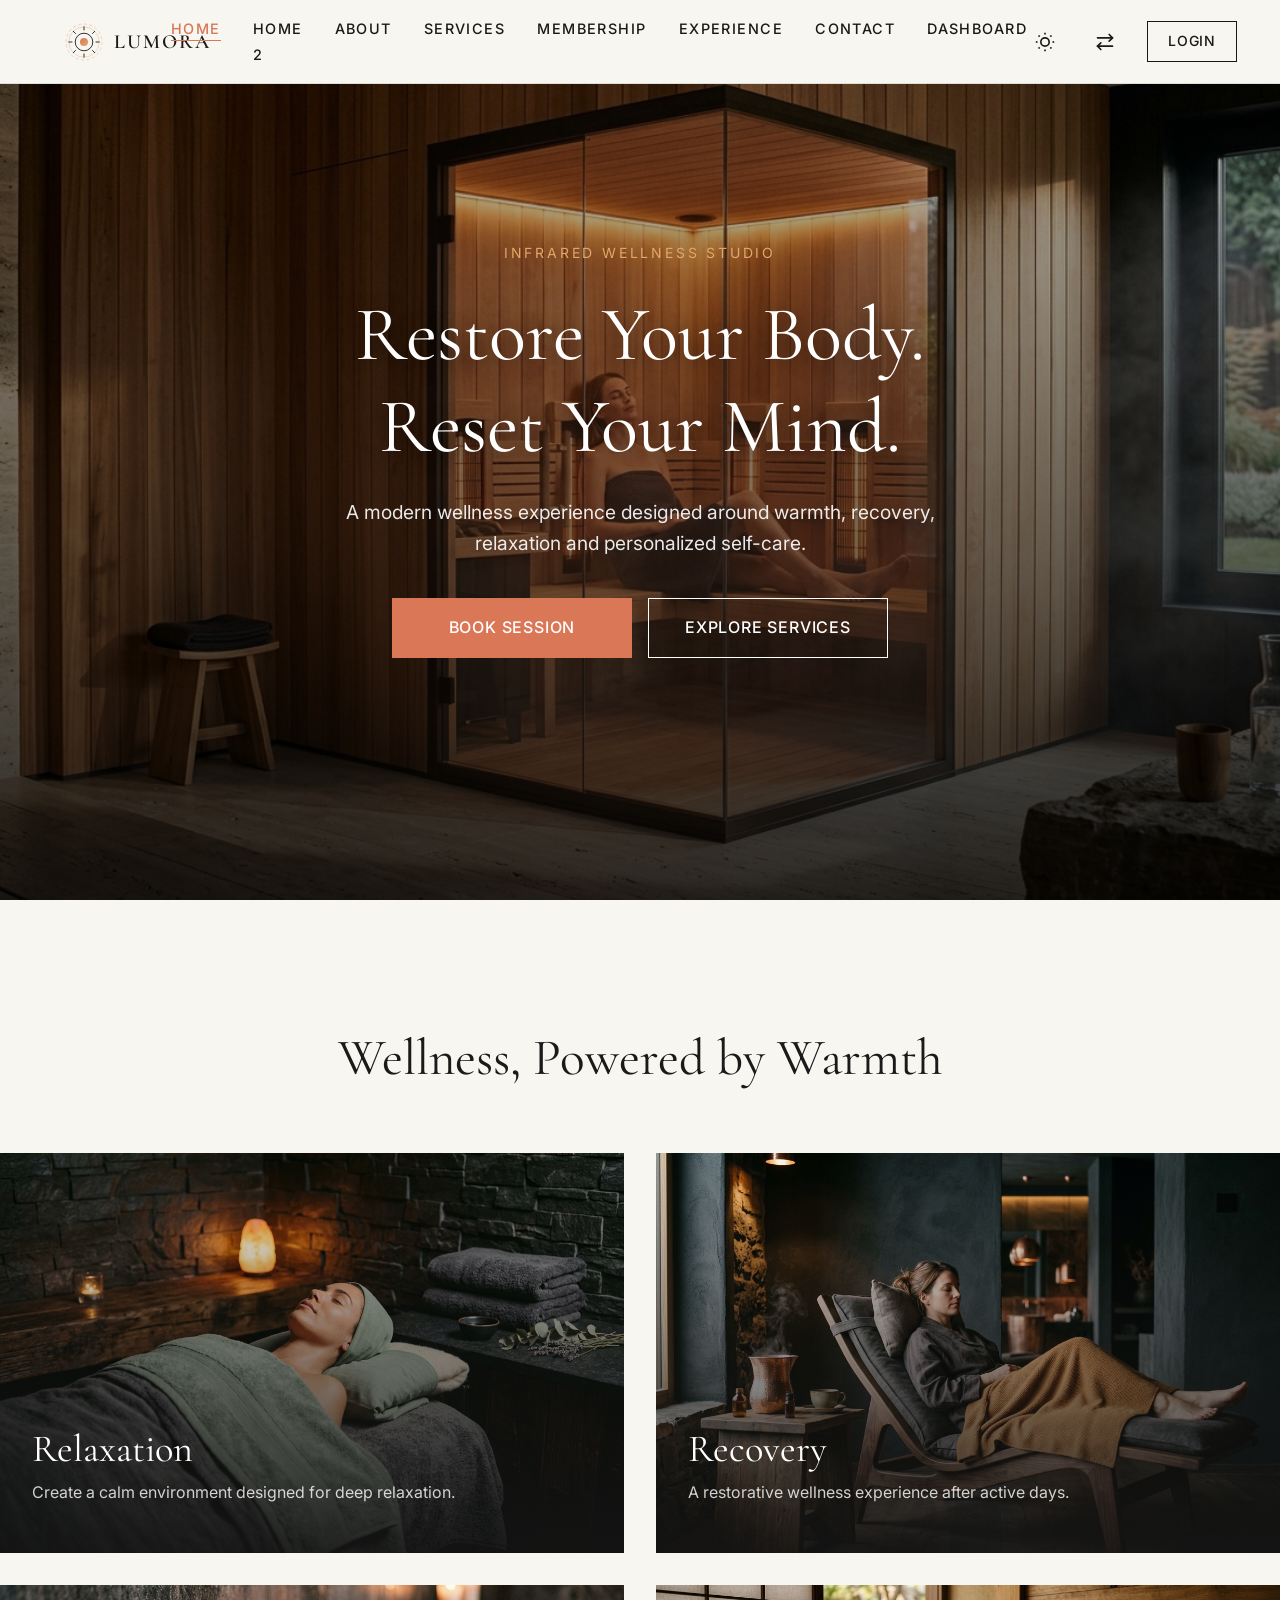
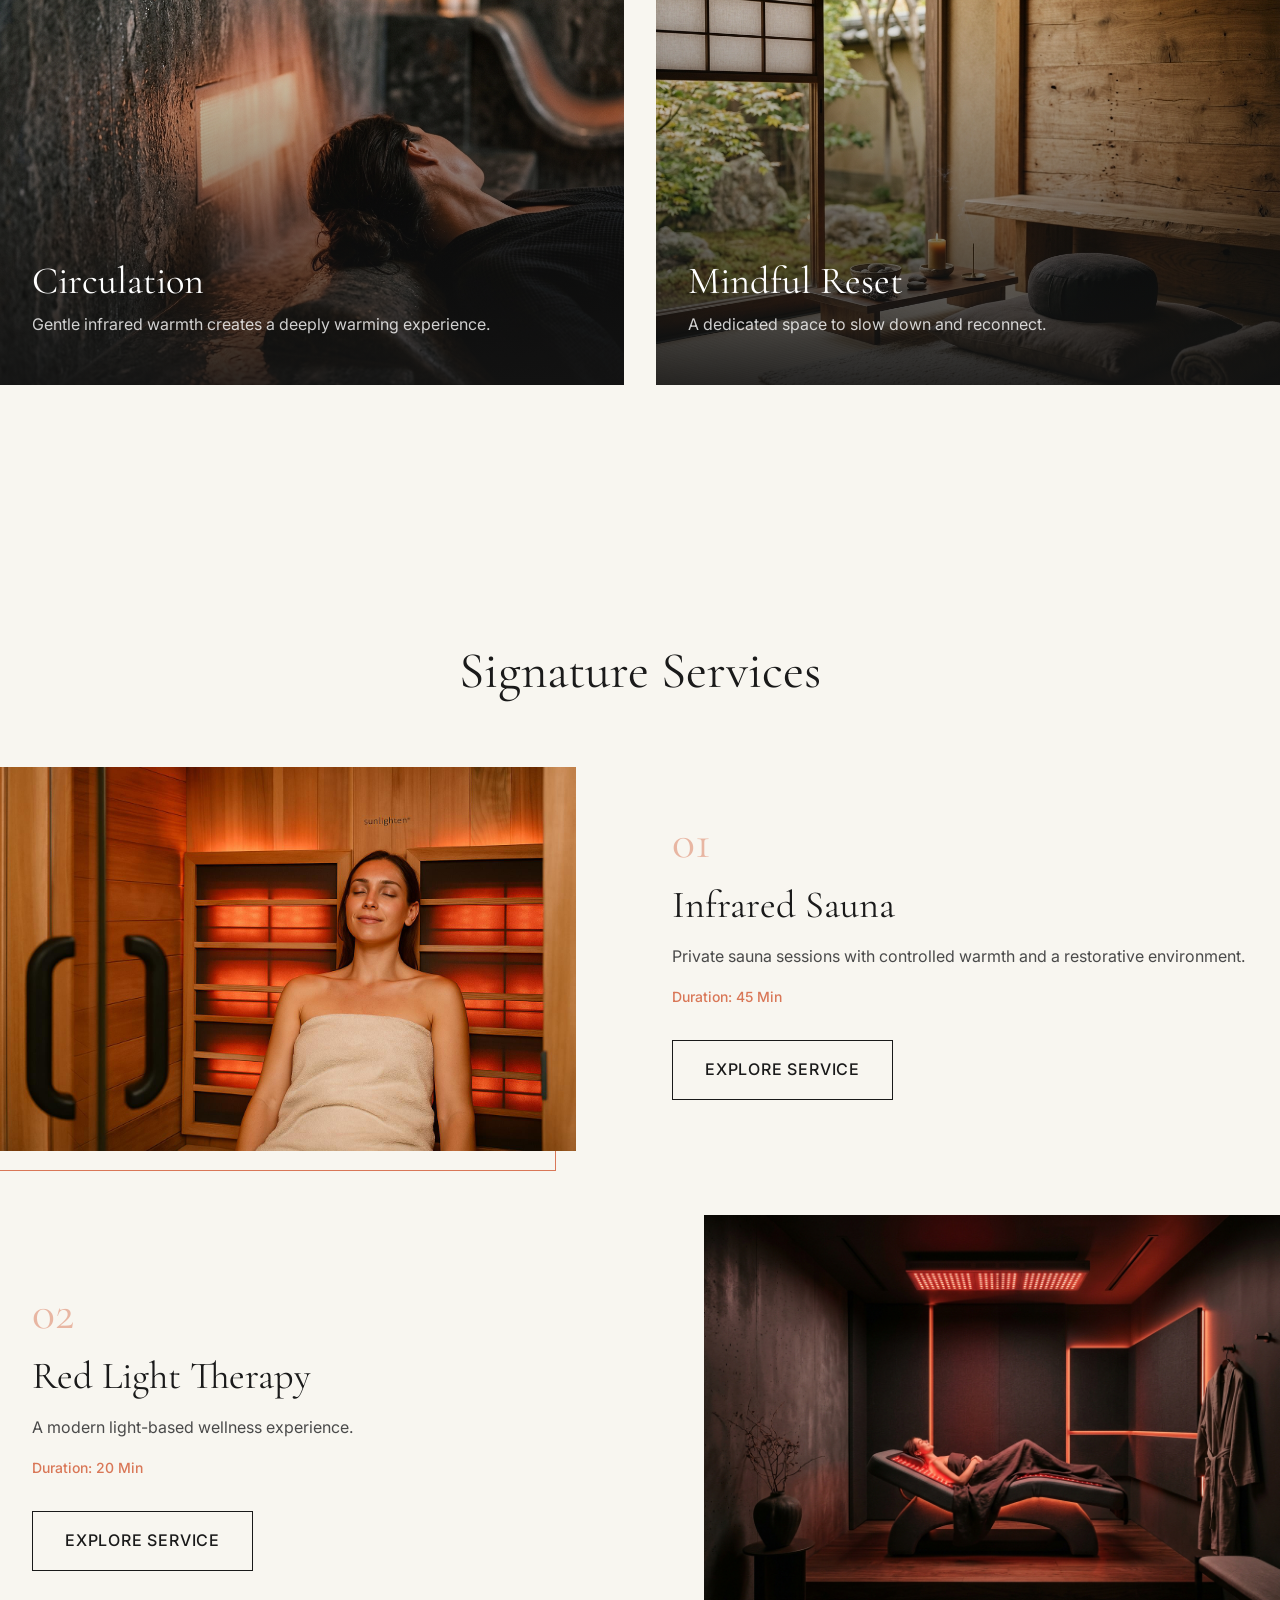
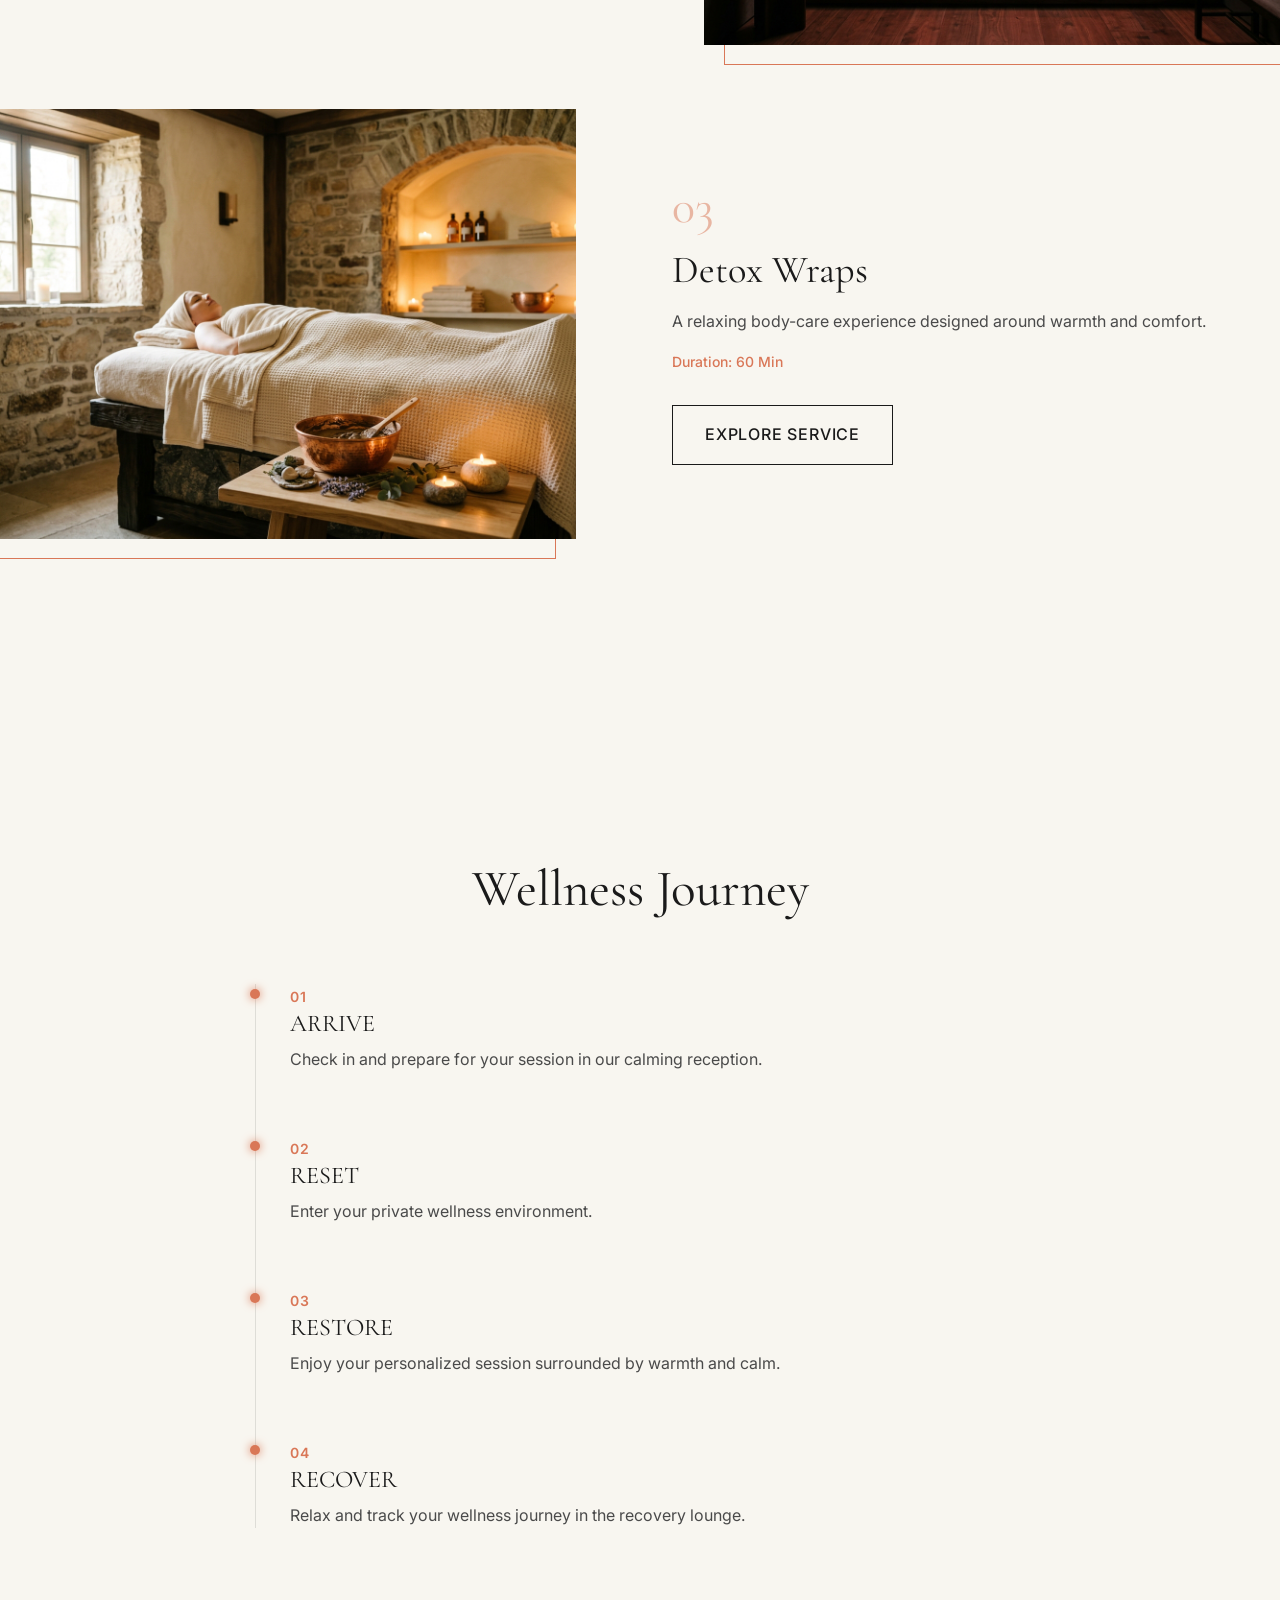
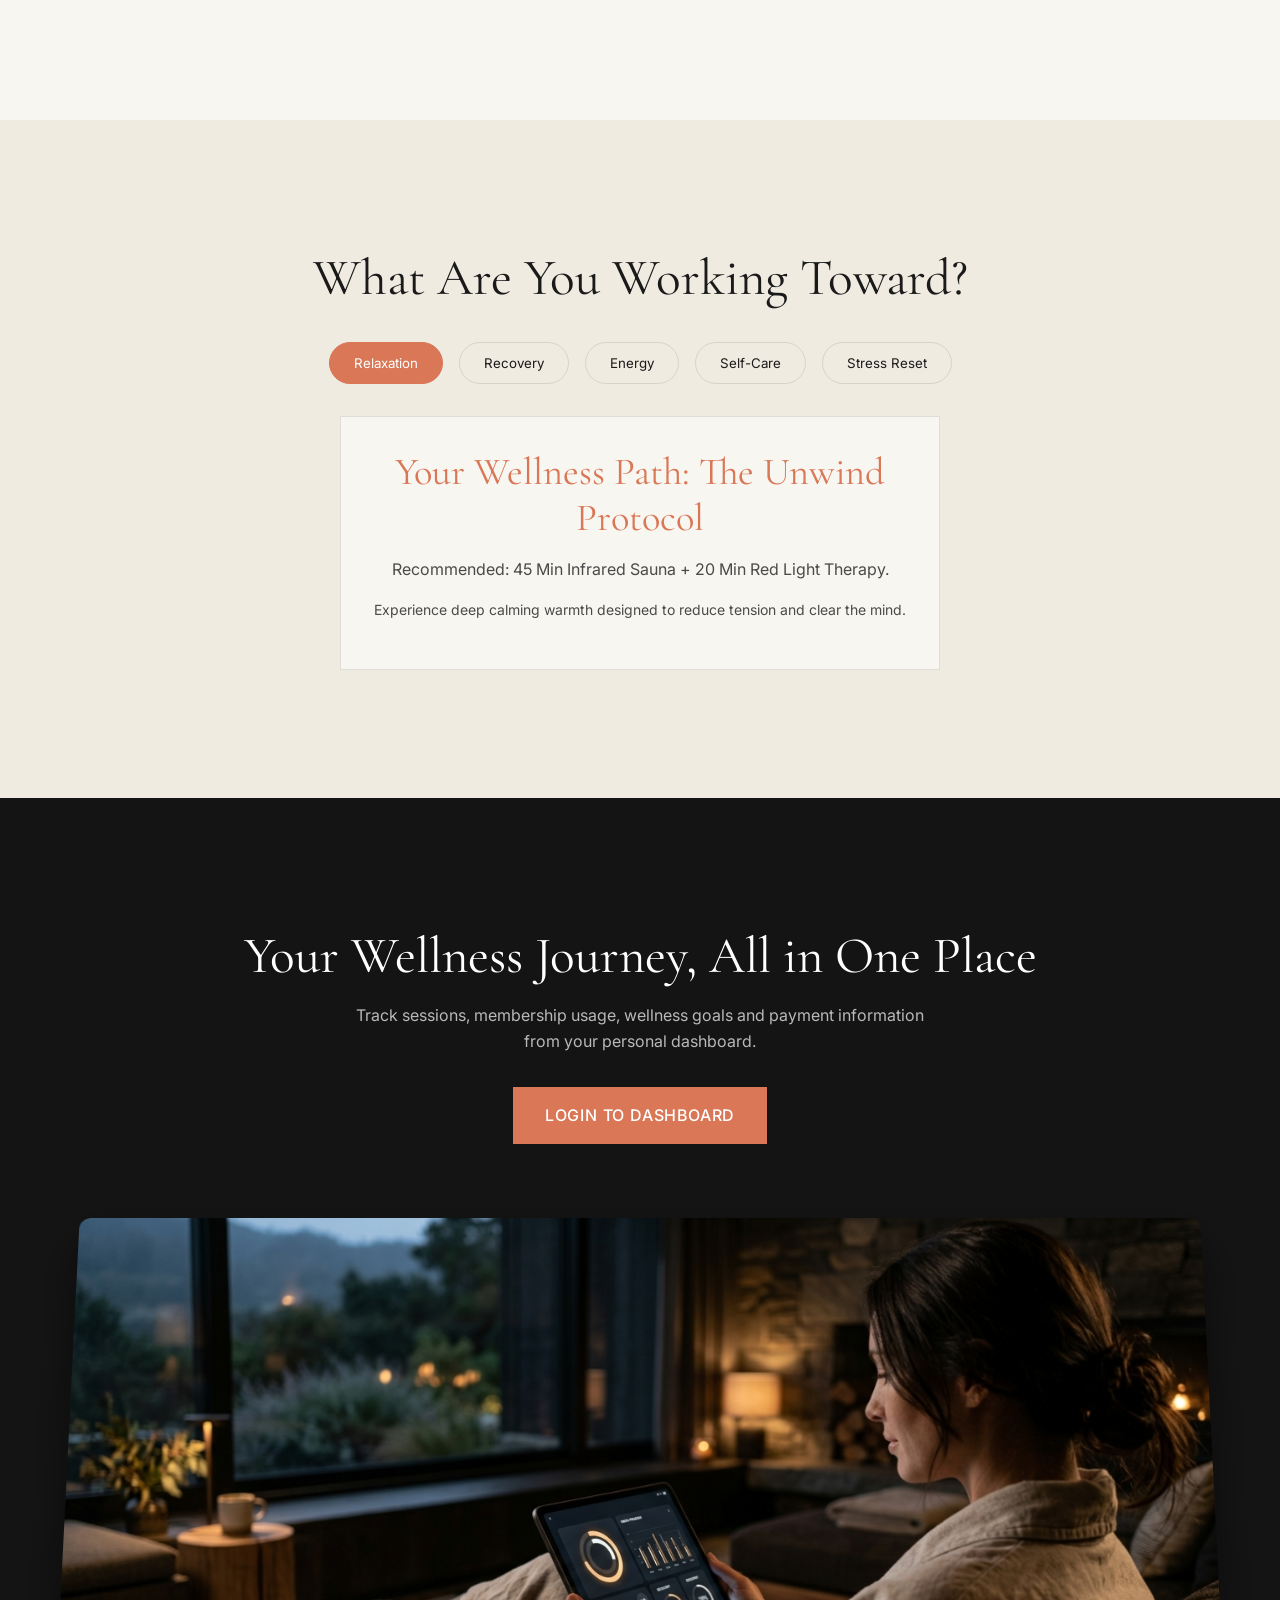
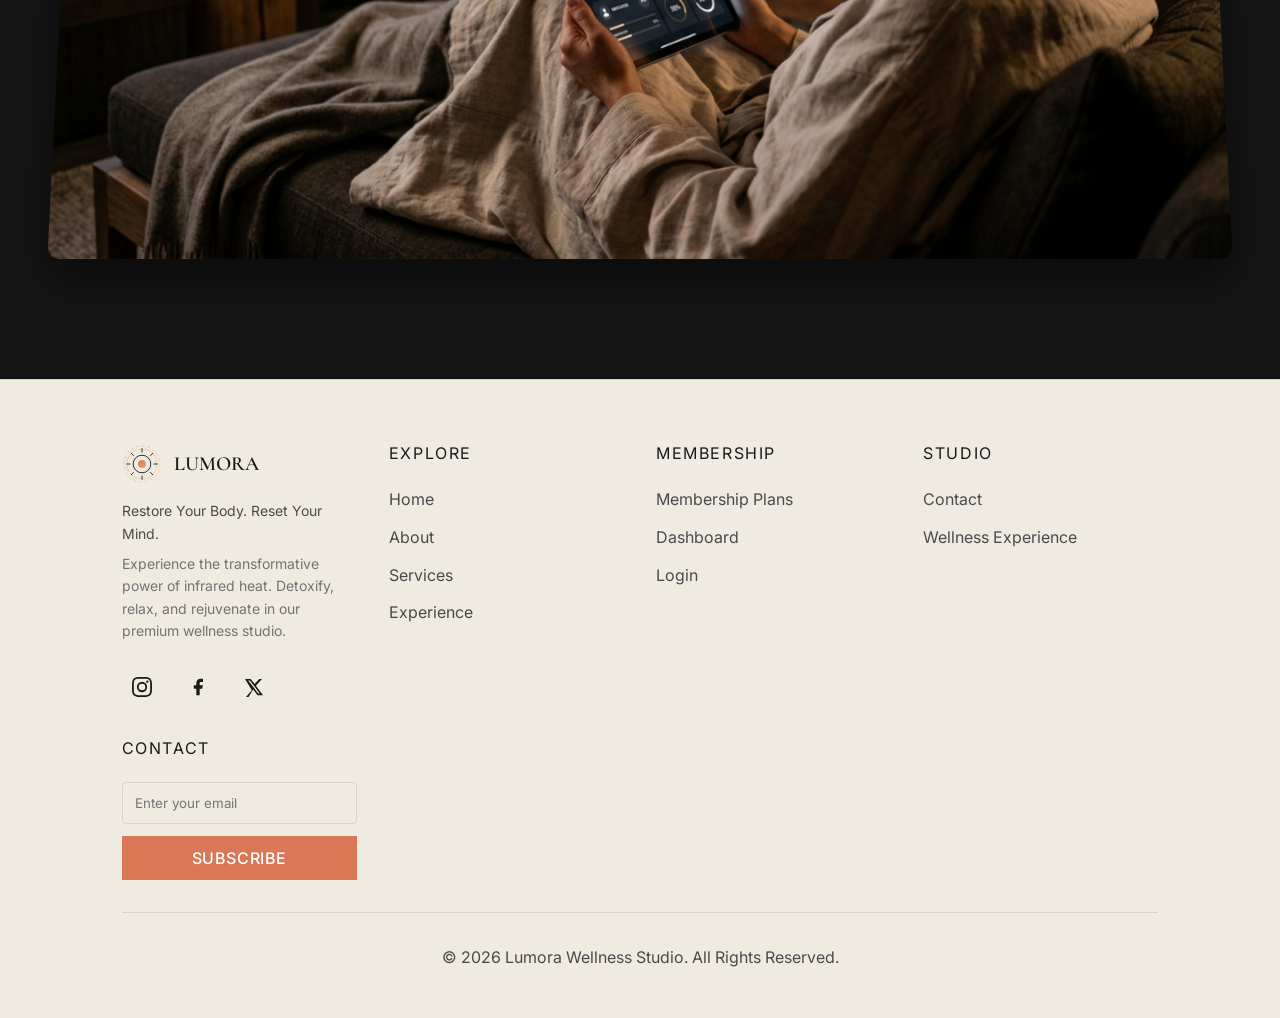
==== index.html @ 9e2f2b12 "Initial commit" ====
<!DOCTYPE html>
<html lang="en" data-theme="light" dir="ltr">
<head>
  <meta charset="UTF-8">
  <meta name="viewport" content="width=device-width, initial-scale=1.0">
  <title>LUMORA WELLNESS | Infrared Sauna & Detox Wellness Studio</title>
  <meta name="description" content="Restore Your Body. Reset Your Mind. A premium infrared sauna and detox wellness studio.">
  <link rel="icon" type="image/svg+xml" href="favicon.svg">
  <link rel="stylesheet" href="assets/css/style.css">
  
  <style>
    /* Specific Home Page Styles */
    .hero-section {
      position: relative;
      min-height: 100vh;
      display: flex;
      align-items: center;
      justify-content: center;
      overflow: hidden;
    }
    .hero-bg {
      position: absolute;
      top: 0; left: 0; width: 100%; height: 100%;
      object-fit: cover;
      z-index: -2;
    }
    .hero-overlay {
      position: absolute;
      top: 0; left: 0; width: 100%; height: 100%;
      background: linear-gradient(to top, rgba(0,0,0,0.8), rgba(0,0,0,0.2));
      z-index: -1;
    }
    .hero-content {
      color: #fff;
      text-align: center;
      max-width: 800px;
      padding: 0 5%;
      z-index: 1;
    }
    .hero-eyebrow {
      font-family: var(--font-body);
      text-transform: uppercase;
      letter-spacing: 0.2em;
      font-size: 0.875rem;
      margin-bottom: 1.5rem;
      color: var(--accent-soft);
    }
    .hero-title {
      font-size: clamp(3rem, 6vw, 5rem);
      margin-bottom: 1.5rem;
      text-shadow: 0 4px 20px rgba(0,0,0,0.5);
    }
    .hero-text {
      font-size: clamp(1.1rem, 1.5vw, 1.25rem);
      margin-bottom: 2.5rem;
      color: rgba(255,255,255,0.9);
    }
    .hero-actions {
      display: flex;
      gap: 1rem;
      justify-content: center;
    }

    /* Benefits - Asymmetric Layout */
    .benefits-grid {
      display: grid;
      grid-template-columns: repeat(2, 1fr);
      gap: var(--spacing-md);
      margin-top: var(--spacing-lg);
    }
    .benefit-card {
      position: relative;
      overflow: hidden;
      border-radius: 0;
      min-height: 400px;
      display: flex;
      align-items: flex-end;
      padding: var(--spacing-md);
    }
    .benefit-card img {
      position: absolute; top: 0; left: 0; width: 100%; height: 100%; z-index: -1;
      transition: transform var(--transition-slow);
    }
    .benefit-card:hover img { transform: scale(1.05); }
    .benefit-card .overlay {
      position: absolute; top: 0; left: 0; width: 100%; height: 100%; z-index: -1;
      background: linear-gradient(to top, rgba(20,20,20,0.9), transparent);
    }
    .benefit-content {
      color: #fff;
      z-index: 1;
    }
    .benefit-content h3 { color: #fff; margin-bottom: 0.5rem; }
    .benefit-content p { color: rgba(255,255,255,0.8); }

    /* Signature Services - Layered Layout */
    .services-wrapper { margin-top: var(--spacing-lg); }
    .service-row {
      display: flex;
      align-items: center;
      gap: var(--spacing-lg);
      margin-bottom: var(--spacing-lg);
    }
    .service-row:nth-child(even) { flex-direction: row-reverse; }
    .service-img-wrapper {
      flex: 1;
      position: relative;
    }
    .service-img-wrapper::after {
      content: '';
      position: absolute; top: 20px; left: -20px; right: 20px; bottom: -20px;
      border: 1px solid var(--accent);
      z-index: -1;
    }
    .service-row:nth-child(even) .service-img-wrapper::after {
      left: 20px; right: -20px;
    }
    .service-content {
      flex: 1;
      padding: var(--spacing-md);
    }
    .service-number {
      font-family: var(--font-heading);
      font-size: 3rem;
      color: var(--accent);
      opacity: 0.5;
      line-height: 1;
      margin-bottom: 1rem;
    }

    /* Wellness Journey - Timeline */
    .timeline {
      position: relative;
      max-width: 800px;
      margin: var(--spacing-lg) auto 0;
      padding-left: 50px;
    }
    .timeline::before {
      content: '';
      position: absolute; top: 0; left: 15px; width: 1px; height: 100%;
      background: var(--border);
    }
    .timeline-item {
      position: relative;
      margin-bottom: var(--spacing-lg);
    }
    .timeline-item::before {
      content: '';
      position: absolute; top: 5px; left: -40px; width: 10px; height: 10px;
      border-radius: 50%;
      background: var(--accent);
      box-shadow: 0 0 10px var(--accent);
    }
    .timeline-item h3 { font-size: 1.5rem; margin-bottom: 0.5rem; }

    /* Wellness Goals - Interactive */
    .goals-section { background-color: var(--bg-secondary); }
    .goals-container {
      display: flex;
      flex-wrap: wrap;
      gap: 1rem;
      justify-content: center;
      margin: var(--spacing-md) 0;
    }
    .goal-btn {
      padding: 0.75rem 1.5rem;
      border: 1px solid var(--border);
      background: transparent;
      color: var(--text-primary);
      border-radius: 30px;
      cursor: pointer;
      transition: all var(--transition-fast);
      font-family: var(--font-body);
    }
    .goal-btn:hover, .goal-btn.active {
      background: var(--accent);
      color: #fff;
      border-color: var(--accent);
    }
    .goal-result {
      max-width: 600px;
      margin: 0 auto;
      text-align: center;
      padding: var(--spacing-md);
      background: var(--bg-primary);
      border: 1px solid var(--border);
      opacity: 0;
      transition: opacity var(--transition-normal);
    }
    .goal-result.show { opacity: 1; }

    /* Member Access */
    .member-access {
      background-color: #141414; /* Deep charcoal */
      color: #fff;
      position: relative;
      overflow: hidden;
    }
    .member-access h2 { color: #fff; }
    .member-access p { color: rgba(255,255,255,0.7); }
    .member-preview {
      margin-top: var(--spacing-lg);
      position: relative;
      perspective: 1000px;
    }
    .member-preview img {
      border-radius: var(--radius-md);
      box-shadow: 0 20px 50px rgba(0,0,0,0.5);
      transform: rotateX(5deg);
      transition: transform var(--transition-slow);
    }
    .member-preview:hover img {
      transform: rotateX(0deg);
    }

    @media (max-width: 768px) {
      .hero-actions { flex-direction: column; align-items: center; }
      .hero-actions .btn { width: 100%; max-width: 350px; }
      .benefits-grid { grid-template-columns: 1fr; gap: 1rem; }
      .service-row { flex-direction: column !important; }
    }
    @media (max-width: 575px) {
      .benefits-grid { grid-template-columns: 1fr; }
    }
  </style>
</head>
<body>

  <!-- Global Navbar -->
  <nav class="navbar">
    <div class="nav-brand">
      <img src="favicon.svg" alt="LUMORA" width="40" height="40">
      <span style="font-family: var(--font-heading); font-size: 1.25rem; letter-spacing: 0.1em; font-weight: 600;">LUMORA</span>
    </div>
    <ul class="nav-links">
      <li><a href="index.html" class="active">Home</a></li>
      <li><a href="home-2.html">Home 2</a></li>
      <li><a href="about.html">About</a></li>
      <li><a href="services.html">Services</a></li>
      <li><a href="membership.html">Membership</a></li>
      <li><a href="experience.html">Experience</a></li>
      <li><a href="contact.html">Contact</a></li>
      <li><a href="dashboard.html">Dashboard</a></li>
    </ul>
    <div class="nav-actions">
      <button class="icon-btn theme-toggle" aria-label="Toggle Theme">
        <svg viewBox="0 0 24 24" width="20" height="20" stroke="currentColor" stroke-width="2" fill="none"><circle cx="12" cy="12" r="5"></circle><line x1="12" y1="1" x2="12" y2="3"></line><line x1="12" y1="21" x2="12" y2="23"></line><line x1="4.22" y1="4.22" x2="5.64" y2="5.64"></line><line x1="18.36" y1="18.36" x2="19.78" y2="19.78"></line><line x1="1" y1="12" x2="3" y2="12"></line><line x1="21" y1="12" x2="23" y2="12"></line><line x1="4.22" y1="19.78" x2="5.64" y2="18.36"></line><line x1="18.36" y1="5.64" x2="19.78" y2="4.22"></line></svg>
      </button>
      <button class="icon-btn rtl-toggle" aria-label="Toggle RTL">
        <svg viewBox="0 0 24 24" width="20" height="20" stroke="currentColor" stroke-width="2" fill="none" stroke-linecap="round" stroke-linejoin="round"><path d="M17 3l4 4-4 4"/><path d="M3 7h18"/><path d="M7 21l-4-4 4-4"/><path d="M21 17H3"/></svg>
      </button>
      <a href="login.html" class="btn btn-outline" style="padding: 0.5rem 1.25rem; font-size: 0.875rem;">Login</a>
      <div class="hamburger">
        <span></span><span></span><span></span>
      </div>
    </div>
  </nav>

  <!-- Mobile Menu -->
  <div class="mobile-menu">
    <button class="close-menu">&times;</button>
    <ul class="nav-links" style="display: flex;">
      <li><a href="index.html">Home</a></li>
      <li><a href="home-2.html">Home 2</a></li>
      <li><a href="about.html">About</a></li>
      <li><a href="services.html">Services</a></li>
      <li><a href="membership.html">Membership</a></li>
      <li><a href="experience.html">Experience</a></li>
      <li><a href="contact.html">Contact</a></li>
      <li><a href="dashboard.html">Dashboard</a></li>
    </ul>

    <div class="mobile-actions">
      <button class="icon-btn theme-toggle" aria-label="Toggle Theme">
        <svg viewBox="0 0 24 24" width="20" height="20" stroke="currentColor" stroke-width="2" fill="none"><circle cx="12" cy="12" r="5"></circle><line x1="12" y1="1" x2="12" y2="3"></line><line x1="12" y1="21" x2="12" y2="23"></line><line x1="4.22" y1="4.22" x2="5.64" y2="5.64"></line><line x1="18.36" y1="18.36" x2="19.78" y2="19.78"></line><line x1="1" y1="12" x2="3" y2="12"></line><line x1="21" y1="12" x2="23" y2="12"></line><line x1="4.22" y1="19.78" x2="5.64" y2="18.36"></line><line x1="18.36" y1="5.64" x2="19.78" y2="4.22"></line></svg>
      </button>
      <button class="icon-btn rtl-toggle" aria-label="Toggle RTL">
        <svg viewBox="0 0 24 24" width="20" height="20" stroke="currentColor" stroke-width="2" fill="none" stroke-linecap="round" stroke-linejoin="round"><path d="M17 3l4 4-4 4"/><path d="M3 7h18"/><path d="M7 21l-4-4 4-4"/><path d="M21 17H3"/></svg>
      </button>
    </div>
    <div class="mobile-cta">
      <a href="login.html" class="btn btn-outline">Login</a>
    </div>
  </div>

  <main>
    <!-- Section 01: Hero -->
    <section class="hero-section">
      <img src="assets/images/generated/home_hero_sauna.jpg" alt="Luxury Infrared Sauna" class="hero-bg">
      <div class="hero-overlay"></div>
      <div class="heat-wave"></div>
      
      <div class="hero-content fade-up">
        <div class="hero-eyebrow">Infrared Wellness Studio</div>
        <h1 class="hero-title">Restore Your Body.<br>Reset Your Mind.</h1>
        <p class="hero-text">A modern wellness experience designed around warmth, recovery, relaxation and personalized self-care.</p>
        <div class="hero-actions">
          <a href="contact.html" class="btn btn-primary" style="min-width: 240px; text-align: center; box-sizing: border-box; white-space: nowrap;">Book Session</a>
          <a href="services.html" class="btn btn-outline" style="color: #fff; border-color: #fff; min-width: 240px; text-align: center; box-sizing: border-box; white-space: nowrap;">Explore Services</a>
        </div>
      </div>
    </section>

    <!-- Section 02: Benefits -->
    <section class="section-padding container">
      <div class="text-center fade-up">
        <h2>Wellness, Powered by Warmth</h2>
      </div>
      
      <div class="benefits-grid">
        <div class="benefit-card fade-up">
          <img src="assets/images/generated/home_benefit_relax.jpg" alt="Relaxation" loading="lazy">
          <div class="overlay"></div>
          <div class="benefit-content">
            <h3>Relaxation</h3>
            <p>Create a calm environment designed for deep relaxation.</p>
          </div>
        </div>
        
        <div class="benefit-card fade-up">
          <img src="assets/images/generated/home_benefit_recover.jpg" alt="Recovery" loading="lazy">
          <div class="overlay"></div>
          <div class="benefit-content">
            <h3>Recovery</h3>
            <p>A restorative wellness experience after active days.</p>
          </div>
        </div>
        
        <div class="benefit-card fade-up">
          <img src="assets/images/generated/home_benefit_circulate.jpg" alt="Circulation" loading="lazy">
          <div class="overlay"></div>
          <div class="benefit-content">
            <h3>Circulation</h3>
            <p>Gentle infrared warmth creates a deeply warming experience.</p>
          </div>
        </div>
        
        <div class="benefit-card fade-up">
          <img src="assets/images/generated/home_benefit_mindful.jpg" alt="Mindful Reset" loading="lazy">
          <div class="overlay"></div>
          <div class="benefit-content">
            <h3>Mindful Reset</h3>
            <p>A dedicated space to slow down and reconnect.</p>
          </div>
        </div>
      </div>
    </section>

    <!-- Section 03: Signature Services -->
    <section class="section-padding container">
      <div class="text-center fade-up" style="margin-bottom: var(--spacing-lg);">
        <h2>Signature Services</h2>
      </div>
      
      <div class="services-wrapper">
        <div class="service-row fade-up">
          <div class="service-img-wrapper">
            <img src="assets/images/Infrared%20Sauna.png" alt="Infrared Sauna" loading="lazy">
          </div>
          <div class="service-content">
            <div class="service-number">01</div>
            <h3>Infrared Sauna</h3>
            <p>Private sauna sessions with controlled warmth and a restorative environment.</p>
            <p class="accent-text" style="font-weight: 500; font-size: 0.875rem;">Duration: 45 Min</p>
            <a href="services.html" class="btn btn-outline" style="margin-top: 1rem;">Explore Service</a>
          </div>
        </div>

        <div class="service-row fade-up">
          <div class="service-img-wrapper">
            <img src="assets/images/generated/home_service_redlight.jpg" alt="Red Light Therapy" loading="lazy">
          </div>
          <div class="service-content">
            <div class="service-number">02</div>
            <h3>Red Light Therapy</h3>
            <p>A modern light-based wellness experience.</p>
            <p class="accent-text" style="font-weight: 500; font-size: 0.875rem;">Duration: 20 Min</p>
            <a href="services.html" class="btn btn-outline" style="margin-top: 1rem;">Explore Service</a>
          </div>
        </div>

        <div class="service-row fade-up">
          <div class="service-img-wrapper">
            <img src="assets/images/generated/home_service_detox.jpg" alt="Detox Wraps" loading="lazy">
          </div>
          <div class="service-content">
            <div class="service-number">03</div>
            <h3>Detox Wraps</h3>
            <p>A relaxing body-care experience designed around warmth and comfort.</p>
            <p class="accent-text" style="font-weight: 500; font-size: 0.875rem;">Duration: 60 Min</p>
            <a href="services.html" class="btn btn-outline" style="margin-top: 1rem;">Explore Service</a>
          </div>
        </div>
      </div>
    </section>

    <!-- Section 04: Wellness Journey -->
    <section class="section-padding container">
      <div class="text-center fade-up">
        <h2>Wellness Journey</h2>
      </div>
      <div class="timeline">
        <div class="timeline-item fade-up">
          <span class="accent-text" style="font-weight: 600; font-size: 0.875rem; letter-spacing: 0.1em;">01</span>
          <h3>ARRIVE</h3>
          <p>Check in and prepare for your session in our calming reception.</p>
        </div>
        <div class="timeline-item fade-up">
          <span class="accent-text" style="font-weight: 600; font-size: 0.875rem; letter-spacing: 0.1em;">02</span>
          <h3>RESET</h3>
          <p>Enter your private wellness environment.</p>
        </div>
        <div class="timeline-item fade-up">
          <span class="accent-text" style="font-weight: 600; font-size: 0.875rem; letter-spacing: 0.1em;">03</span>
          <h3>RESTORE</h3>
          <p>Enjoy your personalized session surrounded by warmth and calm.</p>
        </div>
        <div class="timeline-item fade-up">
          <span class="accent-text" style="font-weight: 600; font-size: 0.875rem; letter-spacing: 0.1em;">04</span>
          <h3>RECOVER</h3>
          <p>Relax and track your wellness journey in the recovery lounge.</p>
        </div>
      </div>
    </section>

    <!-- Section 05: Wellness Goals -->
    <section class="section-padding goals-section">
      <div class="container fade-up text-center">
        <h2>What Are You Working Toward?</h2>
        <div class="goals-container" id="goals-container">
          <button class="goal-btn active" data-goal="Relaxation">Relaxation</button>
          <button class="goal-btn" data-goal="Recovery">Recovery</button>
          <button class="goal-btn" data-goal="Energy">Energy</button>
          <button class="goal-btn" data-goal="Self-Care">Self-Care</button>
          <button class="goal-btn" data-goal="Stress Reset">Stress Reset</button>
        </div>
        
        <div class="goal-result show" id="goal-result">
          <h3 class="accent-text">Your Wellness Path: The Unwind Protocol</h3>
          <p>Recommended: 45 Min Infrared Sauna + 20 Min Red Light Therapy.</p>
          <p style="font-size: 0.875rem; margin-top: 1rem;">Experience deep calming warmth designed to reduce tension and clear the mind.</p>
        </div>
      </div>
    </section>

    <!-- Section 06: Member Access -->
    <section class="section-padding member-access">
      <div class="container fade-up text-center">
        <h2>Your Wellness Journey, All in One Place</h2>
        <p style="max-width: 600px; margin: 0 auto 2rem;">Track sessions, membership usage, wellness goals and payment information from your personal dashboard.</p>
        <a href="login.html" class="btn btn-primary">Login to Dashboard</a>
        
        <div class="member-preview fade-up">
          <img src="assets/images/generated/home_dashboard_preview.jpg" alt="Member Dashboard Preview" loading="lazy">
        </div>
      </div>
    </section>
  </main>

  <!-- Footer -->
  <footer>
    <div class="container">
      <div class="footer-grid">
        <div class="footer-col">
          <div style="display: flex; align-items: center; gap: 0.75rem; margin-bottom: 1rem;">
            <img src="favicon.svg" alt="LUMORA" width="40" height="40">
            <span style="font-family: var(--font-heading); font-size: 1.25rem; font-weight: 600;">LUMORA</span>
          </div>
          <p style="font-size: 0.875rem; margin-bottom: 0.5rem;">Restore Your Body. Reset Your Mind.</p>
          <p style="font-size: 0.875rem; margin-bottom: 1.5rem; line-height: 1.6; color: var(--text-muted);">
            Experience the transformative power of infrared heat. Detoxify, relax, and rejuvenate in our premium wellness studio.
          </p>
          <div class="social-links">
            <a href="#" aria-label="Instagram"><svg viewBox="0 0 24 24"><path d="M12 2.163c3.204 0 3.584.012 4.85.07 3.252.148 4.771 1.691 4.919 4.919.058 1.265.069 1.645.069 4.849 0 3.205-.012 3.584-.069 4.849-.149 3.225-1.664 4.771-4.919 4.919-1.266.058-1.644.07-4.85.07-3.204 0-3.584-.012-4.849-.07-3.26-.149-4.771-1.699-4.919-4.92-.058-1.265-.07-1.644-.07-4.849 0-3.204.013-3.583.07-4.849.149-3.227 1.664-4.771 4.919-4.919 1.266-.057 1.645-.069 4.849-.069zM12 0C8.741 0 8.333.014 7.053.072 2.695.272.273 2.69.073 7.052.014 8.333 0 8.741 0 12c0 3.259.014 3.668.072 4.948.2 4.358 2.618 6.78 6.98 6.98C8.333 23.986 8.741 24 12 24c3.259 0 3.668-.014 4.948-.072 4.354-.2 6.782-2.618 6.979-6.98.059-1.28.073-1.689.073-4.948 0-3.259-.014-3.667-.072-4.947-.196-4.354-2.617-6.78-6.979-6.98C15.668.014 15.259 0 12 0zm0 5.838a6.162 6.162 0 100 12.324 6.162 6.162 0 000-12.324zM12 16a4 4 0 110-8 4 4 0 010 8zm6.406-11.845a1.44 1.44 0 100 2.881 1.44 1.44 0 000-2.881z"/></svg></a>
            <a href="#" aria-label="Facebook"><svg viewBox="0 0 24 24"><path d="M18 2h-3a5 5 0 00-5 5v3H7v4h3v8h4v-8h3l1-4h-4V7a1 1 0 011-1h3z"/></svg></a>
            <a href="#" aria-label="X"><svg viewBox="0 0 24 24"><path d="M18.244 2.25h3.308l-7.227 8.26 8.502 11.24H16.17l-5.214-6.817L4.99 24.75H1.68l7.73-8.835L1.254 2.25H8.08l4.713 6.231zm-1.161 17.52h1.833L7.084 4.126H5.117z"/></svg></a>
          </div>
        </div>
        <div class="footer-col">
          <h4>Explore</h4>
          <ul>
            <li><a href="index.html">Home</a></li>
            <li><a href="about.html">About</a></li>
            <li><a href="services.html">Services</a></li>
            <li><a href="experience.html">Experience</a></li>
          </ul>
        </div>
        <div class="footer-col">
          <h4>Membership</h4>
          <ul>
            <li><a href="membership.html">Membership Plans</a></li>
            <li><a href="dashboard.html">Dashboard</a></li>
            <li><a href="login.html">Login</a></li>
          </ul>
        </div>
        <div class="footer-col">
          <h4>Studio</h4>
          <ul>
            <li><a href="contact.html">Contact</a></li>
            <li><a href="experience.html">Wellness Experience</a></li>
          </ul>
        </div>
        <div class="footer-col">
          <h4>Contact</h4>
          <form style="display: flex; flex-direction: column; gap: 0.75rem;" onsubmit="event.preventDefault(); alert('Subscribed successfully!');">
            <input type="email" placeholder="Enter your email" required style="padding: 0.75rem; border: 1px solid var(--border); border-radius: var(--radius-sm); background: transparent; color: var(--text-primary); font-family: inherit; width: 100%; box-sizing: border-box;">
            <button type="submit" class="btn btn-primary" style="padding: 0.75rem; width: 100%; box-sizing: border-box;">Subscribe</button>
          </form>
        </div>
      </div>
      
      <div class="footer-bottom">
        <p>&copy; 2026 Lumora Wellness Studio. All Rights Reserved.</p>
      </div>
    </div>
  </footer>

  <script src="assets/js/main.js"></script>
  <script src="assets/js/interactions.js"></script>
  <script>
    // Interactive Goals Logic
    const goalBtns = document.querySelectorAll('.goal-btn');
    const resultBox = document.getElementById('goal-result');
    const goalsData = {
      'Relaxation': { title: 'The Unwind Protocol', desc: '45 Min Infrared Sauna + 20 Min Red Light Therapy.', text: 'Experience deep calming warmth designed to reduce tension and clear the mind.' },
      'Recovery': { title: 'The Restore Protocol', desc: '60 Min Detox Wrap + 30 Min Sauna.', text: 'A restorative wellness experience after active days to soothe muscles.' },
      'Energy': { title: 'The Awaken Protocol', desc: '30 Min Red Light Therapy.', text: 'Recharge your cellular energy and boost circulation for the day ahead.' },
      'Self-Care': { title: 'The Signature Reset', desc: '60 Min Signature Experience.', text: 'A complete guided wellness routine prioritizing personalized care.' },
      'Stress Reset': { title: 'The Deep Calm Protocol', desc: '45 Min Infrared Sauna + Meditation.', text: 'A dedicated space to slow down, reconnect, and breathe.' }
    };

    goalBtns.forEach(btn => {
      btn.addEventListener('click', () => {
        goalBtns.forEach(b => b.classList.remove('active'));
        btn.classList.add('active');
        const data = goalsData[btn.dataset.goal];
        
        resultBox.classList.remove('show');
        setTimeout(() => {
          resultBox.innerHTML = `
            <h3 class="accent-text">Your Wellness Path: ${data.title}</h3>
            <p>Recommended: ${data.desc}</p>
            <p style="font-size: 0.875rem; margin-top: 1rem;">${data.text}</p>
            <div style="margin-top: 1.5rem; height: 4px; background: var(--bg-tertiary); border-radius: 2px; overflow: hidden; position: relative;">
              <div style="position: absolute; top:0; left:0; height: 100%; width: 0%; background: var(--accent); animation: fillProgress 1s forwards ease-out;"></div>
            </div>
          `;
          resultBox.classList.add('show');
        }, 300);
      });
    });

    const style = document.createElement('style');
    style.innerHTML = `@keyframes fillProgress { to { width: 100%; } }`;
    document.head.appendChild(style);
  </script>
<!-- Back to Top Button -->
<button id="backToTop" class="back-to-top" aria-label="Back to top">
  <svg viewBox="0 0 24 24" width="24" height="24" stroke="currentColor" stroke-width="2" fill="none" stroke-linecap="round" stroke-linejoin="round"><polyline points="18 15 12 9 6 15"></polyline></svg>
</button>
<script>
  const backToTopBtn = document.getElementById('backToTop');
  if (backToTopBtn) {
    window.addEventListener('scroll', () => {
      if (window.scrollY > 300) {
        backToTopBtn.classList.add('visible');
      } else {
        backToTopBtn.classList.remove('visible');
      }
    });
    backToTopBtn.addEventListener('click', () => {
      window.scrollTo({ top: 0, behavior: 'smooth' });
    });
  }
</script>
</body>
</html>
---- assets/css/style.css ----
@import url('https://fonts.googleapis.com/css2?family=Cormorant+Garamond:ital,wght@0,300;0,400;0,500;0,600;0,700;1,400&family=Inter:wght@300;400;500;600&display=swap');

:root {
  /* Colors - Light Theme (Default) */
  --bg-primary: #f8f6f0; /* Warm ivory */
  --bg-secondary: #f0ebe1;
  --bg-tertiary: #e6dfd1;
  --text-primary: #1a1a1a;
  --text-secondary: #4a4a4a;
  --text-muted: #737373;
  --accent: #D97757; /* Copper/Terracotta */
  --accent-soft: #E2A869; /* Amber */
  --sage: #9b9f93;
  --border: rgba(0, 0, 0, 0.1);
  --shadow: rgba(0, 0, 0, 0.05) 0px 10px 30px;
  --modal-overlay: rgba(26, 26, 26, 0.4);
  --glass-bg: rgba(248, 246, 240, 0.85);

  /* Typography */
  --font-heading: 'Cormorant Garamond', serif;
  --font-body: 'Inter', sans-serif;
  
  --spacing-xs: 0.5rem;
  --spacing-sm: 1rem;
  --spacing-md: 2rem;
  --spacing-lg: 4rem;
  --spacing-xl: 8rem;

  --transition-fast: 0.2s ease;
  --transition-normal: 0.4s cubic-bezier(0.16, 1, 0.3, 1);
  --transition-slow: 0.8s cubic-bezier(0.16, 1, 0.3, 1);
  --radius-sm: 4px;
  --radius-md: 12px;
  --radius-lg: 24px;
}

[data-theme="dark"] {
  --bg-primary: #141414; /* Deep charcoal */
  --bg-secondary: #1c1c1c;
  --bg-tertiary: #262626;
  --text-primary: #f0f0f0;
  --text-secondary: #b3b3b3;
  --text-muted: #808080;
  --border: rgba(255, 255, 255, 0.1);
  --shadow: rgba(0, 0, 0, 0.5) 0px 20px 40px;
  --modal-overlay: rgba(0, 0, 0, 0.8);
  --glass-bg: rgba(20, 20, 20, 0.85);
}

* {
  margin: 0;
  padding: 0;
  box-sizing: border-box;
}

html {
  font-size: 16px;
  scroll-behavior: smooth;
}

body {
  font-family: var(--font-body);
  background-color: var(--bg-primary);
  color: var(--text-primary);
  line-height: 1.6;
  overflow-x: hidden;
  transition: background-color var(--transition-normal), color var(--transition-normal);
}

h1, h2, h3, h4, h5, h6 {
  font-family: var(--font-heading);
  font-weight: 400;
  line-height: 1.2;
  margin-bottom: var(--spacing-sm);
}

h1 { font-size: clamp(2.5rem, 5vw, 4.5rem); }
h2 { font-size: clamp(2rem, 4vw, 3.5rem); }
h3 { font-size: clamp(1.5rem, 3vw, 2.5rem); }

p {
  margin-bottom: var(--spacing-sm);
  font-size: clamp(1rem, 1.2vw, 1.125rem);
  color: var(--text-secondary);
}

a {
  color: inherit;
  text-decoration: none;
  transition: color var(--transition-fast);
}

img {
  max-width: 100%;
  height: auto;
  display: block;
  object-fit: cover;
}

/* Utilities */
.container {
  width: 100%;
  max-width: 1440px;
  margin: 0 auto;
  padding: 0 5%;
}

.section-padding {
  padding: var(--spacing-xl) 0;
}

.text-center { text-align: center; }
.accent-text { color: var(--accent); }

/* Buttons */
.btn {
  display: inline-flex;
  align-items: center;
  justify-content: center;
  padding: 1rem 2rem;
  font-family: var(--font-body);
  font-size: 1rem;
  font-weight: 500;
  letter-spacing: 0.05em;
  text-transform: uppercase;
  cursor: pointer;
  border: none;
  border-radius: 0;
  transition: all var(--transition-normal);
  position: relative;
  overflow: hidden;
}

.btn-primary {
  background-color: var(--accent);
  color: #fff;
}
.btn-primary:hover {
  background-color: var(--accent-soft);
  transform: translateY(-2px);
}

.btn-outline {
  background: transparent;
  border: 1px solid var(--text-primary);
  color: var(--text-primary);
}
.btn-outline:hover {
  background: var(--text-primary);
  color: var(--bg-primary);
}

/* Navbar */
.navbar {
  position: fixed;
  top: 0;
  left: 0;
  width: 100%;
  padding: 1rem 5%;
  display: flex;
  justify-content: space-between;
  align-items: center;
  z-index: 1000;
  transition: all var(--transition-normal);
  background: var(--bg-primary);
  border-bottom: 1px solid var(--border);
}
.navbar.scrolled {
  box-shadow: var(--shadow);
}
.nav-brand {
  display: flex;
  align-items: center;
  gap: 10px;
}
.nav-brand svg {
  height: 40px;
  width: 40px;
}
.nav-links {
  display: flex;
  gap: 2rem;
  list-style: none;
}
.nav-links a {
  font-size: 0.9rem;
  font-weight: 500;
  text-transform: uppercase;
  letter-spacing: 0.1em;
  position: relative;
}
.nav-links a::after {
  content: '';
  position: absolute;
  bottom: -4px;
  left: 0;
  width: 0;
  height: 1px;
  background-color: var(--accent);
  transition: width var(--transition-fast);
}
.nav-links a:hover::after, .nav-links a.active::after {
  width: 100%;
}
.nav-links a.active {
  color: var(--accent);
}
.nav-actions {
  display: flex;
  gap: 1.5rem;
  align-items: center;
}
.icon-btn {
  background: transparent;
  border: none;
  cursor: pointer;
  color: var(--text-primary);
  display: flex;
  align-items: center;
  justify-content: center;
  padding: 0.5rem;
  transition: color var(--transition-fast);
}
.icon-btn:hover { color: var(--accent); }
.hamburger {
  display: none;
  flex-direction: column;
  gap: 5px;
  cursor: pointer;
}
.hamburger span {
  width: 25px;
  height: 2px;
  background-color: var(--text-primary);
  transition: all 0.3s ease;
}

/* Mobile Menu */
.mobile-menu {
  position: fixed;
  top: 0;
  right: -100%;
  width: 100%;
  max-width: 400px;
  height: 100vh;
  background-color: var(--bg-secondary);
  z-index: 1001;
  padding: 5rem 2rem 2rem;
  transition: right 0.5s cubic-bezier(0.77,0.2,0.05,1.0);
  box-shadow: -10px 0 30px rgba(0,0,0,0.1);
  display: flex;
  flex-direction: column;
  overflow-y: auto;
}
.mobile-menu.active {
  right: 0;
}
.mobile-menu .nav-links {
  flex-direction: column;
  gap: 1.5rem;
  align-items: center;
}
.mobile-actions {
  display: flex;
  gap: 1rem;
  justify-content: center;
  margin-top: 1.5rem;
}
.mobile-cta {
  display: flex;
  justify-content: center;
  margin-top: 1rem;
}
.mobile-cta .btn {
  width: 100%;
  text-align: center;
}
.close-menu {
  position: absolute;
  top: 1.5rem;
  right: 5%;
  font-size: 2rem;
  background: transparent;
  border: none;
  color: var(--text-primary);
  cursor: pointer;
}
.backdrop {
  position: fixed;
  top: 0;
  left: 0;
  width: 100%;
  height: 100%;
  background: rgba(0,0,0,0.5);
  backdrop-filter: blur(5px);
  z-index: 999;
  opacity: 0;
  pointer-events: none;
  transition: opacity 0.5s ease;
}
.backdrop.active {
  opacity: 1;
  pointer-events: all;
}

/* RTL Support */

[dir="rtl"] .mobile-menu {
  right: auto;
  left: -100%;
  box-shadow: 10px 0 30px rgba(0,0,0,0.1);
  transition: left 0.5s cubic-bezier(0.77,0.2,0.05,1.0);
}
[dir="rtl"] .mobile-menu.active {
  left: 0;
}
[dir="rtl"] .close-menu {
  right: auto;
  left: 5%;
}

/* Animations & 3D Effects */
.fade-up {
  opacity: 0;
  transform: translateY(30px);
  transition: all var(--transition-slow);
}
.fade-up.visible {
  opacity: 1;
  transform: translateY(0);
}

.heat-wave {
  position: absolute;
  top: 0; left: 0; right: 0; bottom: 0;
  background: radial-gradient(circle at 50% 50%, rgba(217, 119, 87, 0.1), transparent 60%);
  animation: pulse 8s infinite alternate;
  pointer-events: none;
}
@keyframes pulse {
  0% { transform: scale(1); opacity: 0.5; }
  100% { transform: scale(1.2); opacity: 0.8; }
}

/* Footer */
footer {
  background-color: var(--bg-secondary);
  padding: var(--spacing-lg) 5% var(--spacing-md);
  border-top: 1px solid var(--border);
}
.footer-grid {
  display: grid;
  grid-template-columns: repeat(auto-fit, minmax(200px, 1fr));
  gap: var(--spacing-md);
  margin-bottom: var(--spacing-md);
}
.footer-col h4 {
  font-family: var(--font-body);
  font-size: 1rem;
  text-transform: uppercase;
  letter-spacing: 0.1em;
  margin-bottom: 1.5rem;
}
.footer-col ul {
  list-style: none;
}
.footer-col li {
  margin-bottom: 0.75rem;
}
.footer-col a {
  color: var(--text-secondary);
}
.footer-col a:hover {
  color: var(--accent);
}
.footer-bottom {
  border-top: 1px solid var(--border);
  padding-top: var(--spacing-md);
  display: flex;
  justify-content: center;
  align-items: center;
  text-align: center;
  color: var(--text-muted);
  font-size: 0.875rem;
}
.social-links {
  display: flex;
  gap: 1rem;
}
.social-links a {
  display: flex;
  align-items: center;
  justify-content: center;
  width: 40px;
  height: 40px;
  border-radius: 50%;
  background: var(--bg-secondary);
  color: var(--text-primary);
  transition: all 0.3s cubic-bezier(0.4, 0, 0.2, 1);
}
.social-links a:hover {
  background: var(--accent);
  color: #fff;
  transform: translateY(-3px);
  box-shadow: 0 4px 10px rgba(0,0,0,0.1);
}
.social-links svg {
  width: 20px; height: 20px;
  fill: currentColor;
}

/* Responsive Overrides */
@media (max-width: 1024px) {
  .nav-links { display: none; }
  .hamburger { display: flex; }
  .nav-actions .theme-toggle,
  .nav-actions .rtl-toggle,
  .nav-actions .btn-outline {
    display: none;
  }
  .footer-grid {
    grid-template-columns: 1fr;
    text-align: center;
  }
  .footer-col {
    display: flex;
    flex-direction: column;
    align-items: center;
  }
}
@media (max-width: 768px) {
  .section-padding { padding: var(--spacing-lg) 0; }
  .social-links {
    justify-content: center;
  }
}

/* Back to Top Button */
.back-to-top {
  position: fixed;
  bottom: 2rem;
  right: 2rem;
  width: 48px;
  height: 48px;
  border-radius: 50%;
  background: var(--accent);
  color: #fff;
  border: none;
  cursor: pointer;
  display: flex;
  align-items: center;
  justify-content: center;
  opacity: 0;
  visibility: hidden;
  transform: translateY(20px);
  transition: all 0.3s cubic-bezier(0.4, 0, 0.2, 1);
  z-index: 999;
  box-shadow: var(--shadow);
}
.back-to-top.visible {
  opacity: 1;
  visibility: visible;
  transform: translateY(0);
}
.back-to-top:hover {
  background: #aa7854;
  transform: translateY(-5px);
  box-shadow: 0 10px 20px rgba(0,0,0,0.2);
}

/* Split Info Section */
.split-info-section {
  display: flex;
  min-height: 80vh;
  background: var(--bg-primary);
}
.split-info-image {
  flex: 1;
  position: relative;
  min-height: 400px;
  padding: 3rem;
  display: flex;
  align-items: center;
  justify-content: center;
}
.split-info-image img {
  width: 100%;
  height: 100%;
  max-height: 600px;
  object-fit: cover;
  border-radius: 1.5rem;
  box-shadow: 0 20px 40px rgba(0,0,0,0.15);
  transition: transform var(--transition-normal);
}
.split-info-image img:hover {
  transform: translateY(-5px);
}
.split-info-content {
  flex: 1;
  display: flex;
  flex-direction: column;
  justify-content: center;
  padding: 4rem 10%;
}
.split-info-content h2 {
  font-family: var(--font-heading);
  font-size: 2.5rem;
  margin-bottom: 1rem;
}
.split-info-content p {
  color: var(--text-muted);
  margin-bottom: 2.5rem;
  font-size: 1.125rem;
}
@media (max-width: 1024px) {
  .split-info-section {
    flex-direction: column;
  }
  .split-info-image {
    min-height: 300px;
  }
  .split-info-content {
    padding: 3rem 5%;
    text-align: center;
  }
  .split-info-content > div {
    display: flex;
    flex-direction: column;
    align-items: center;
  }
}
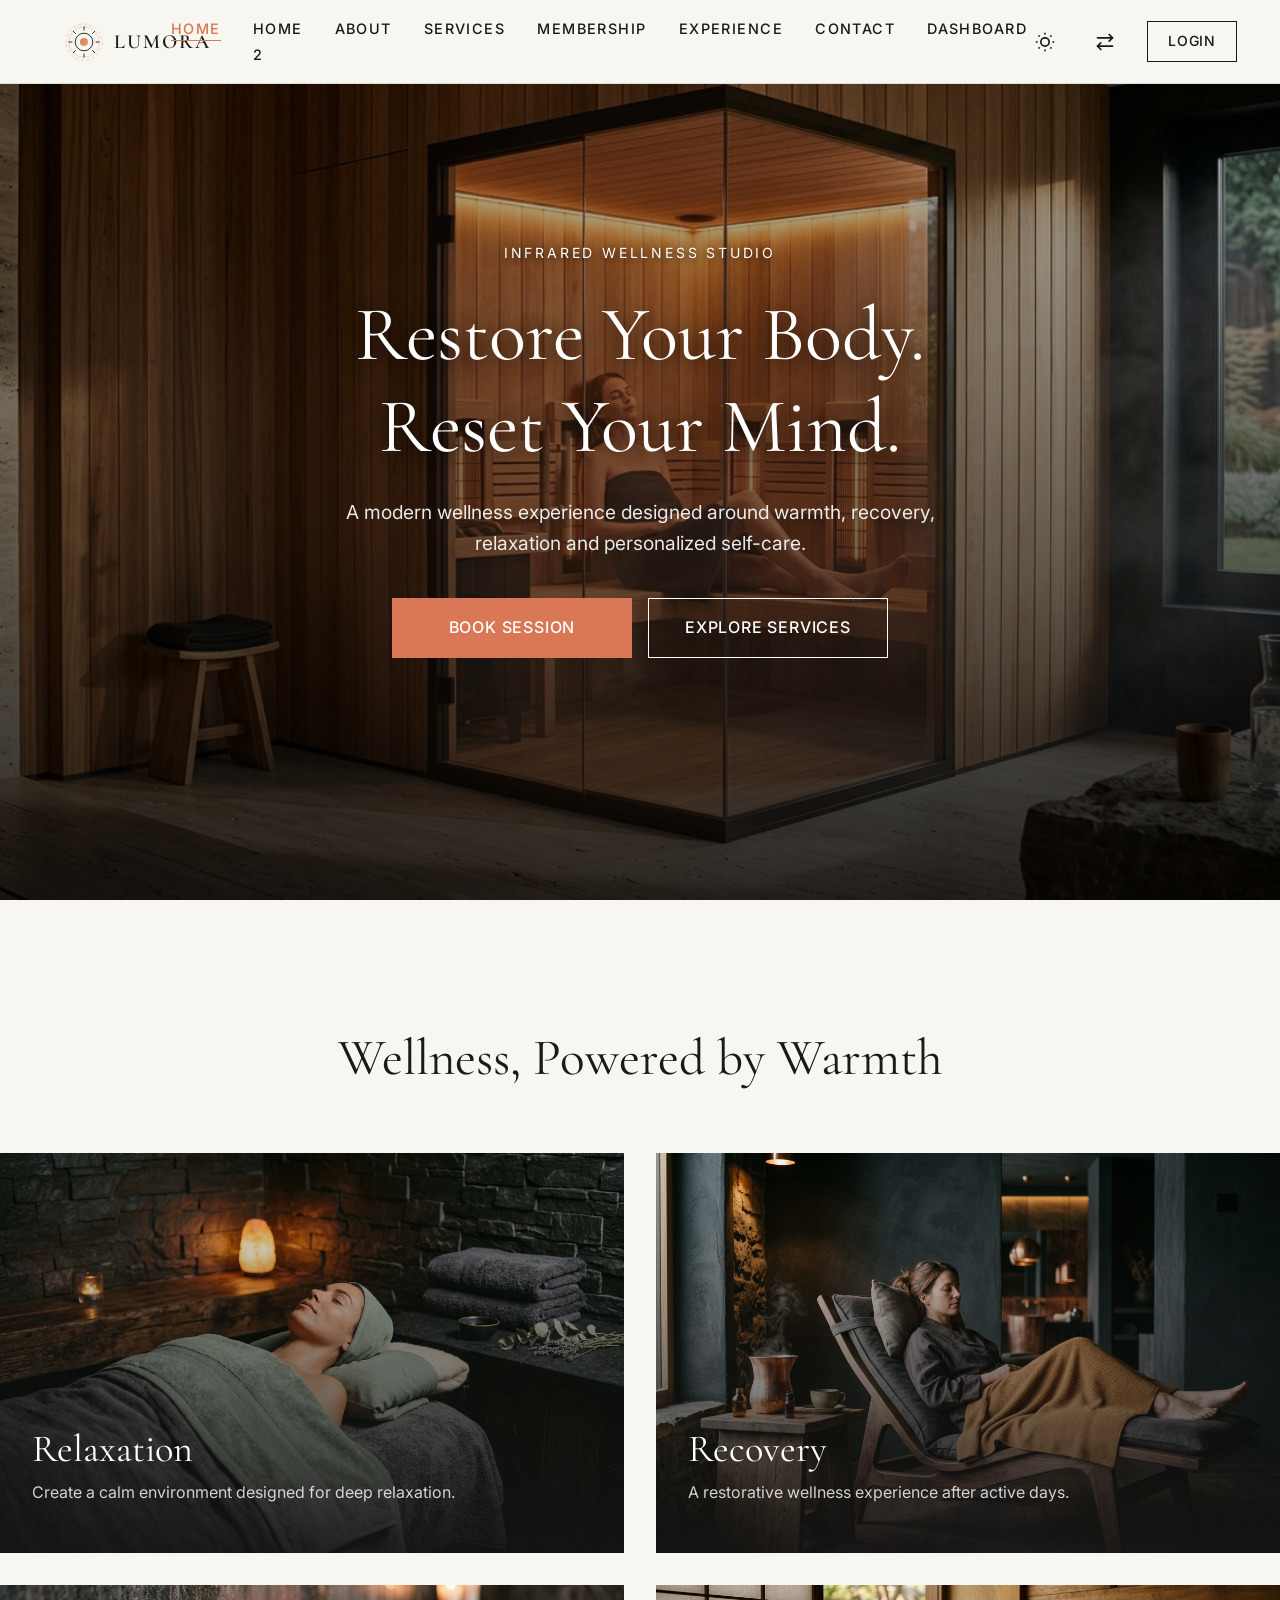
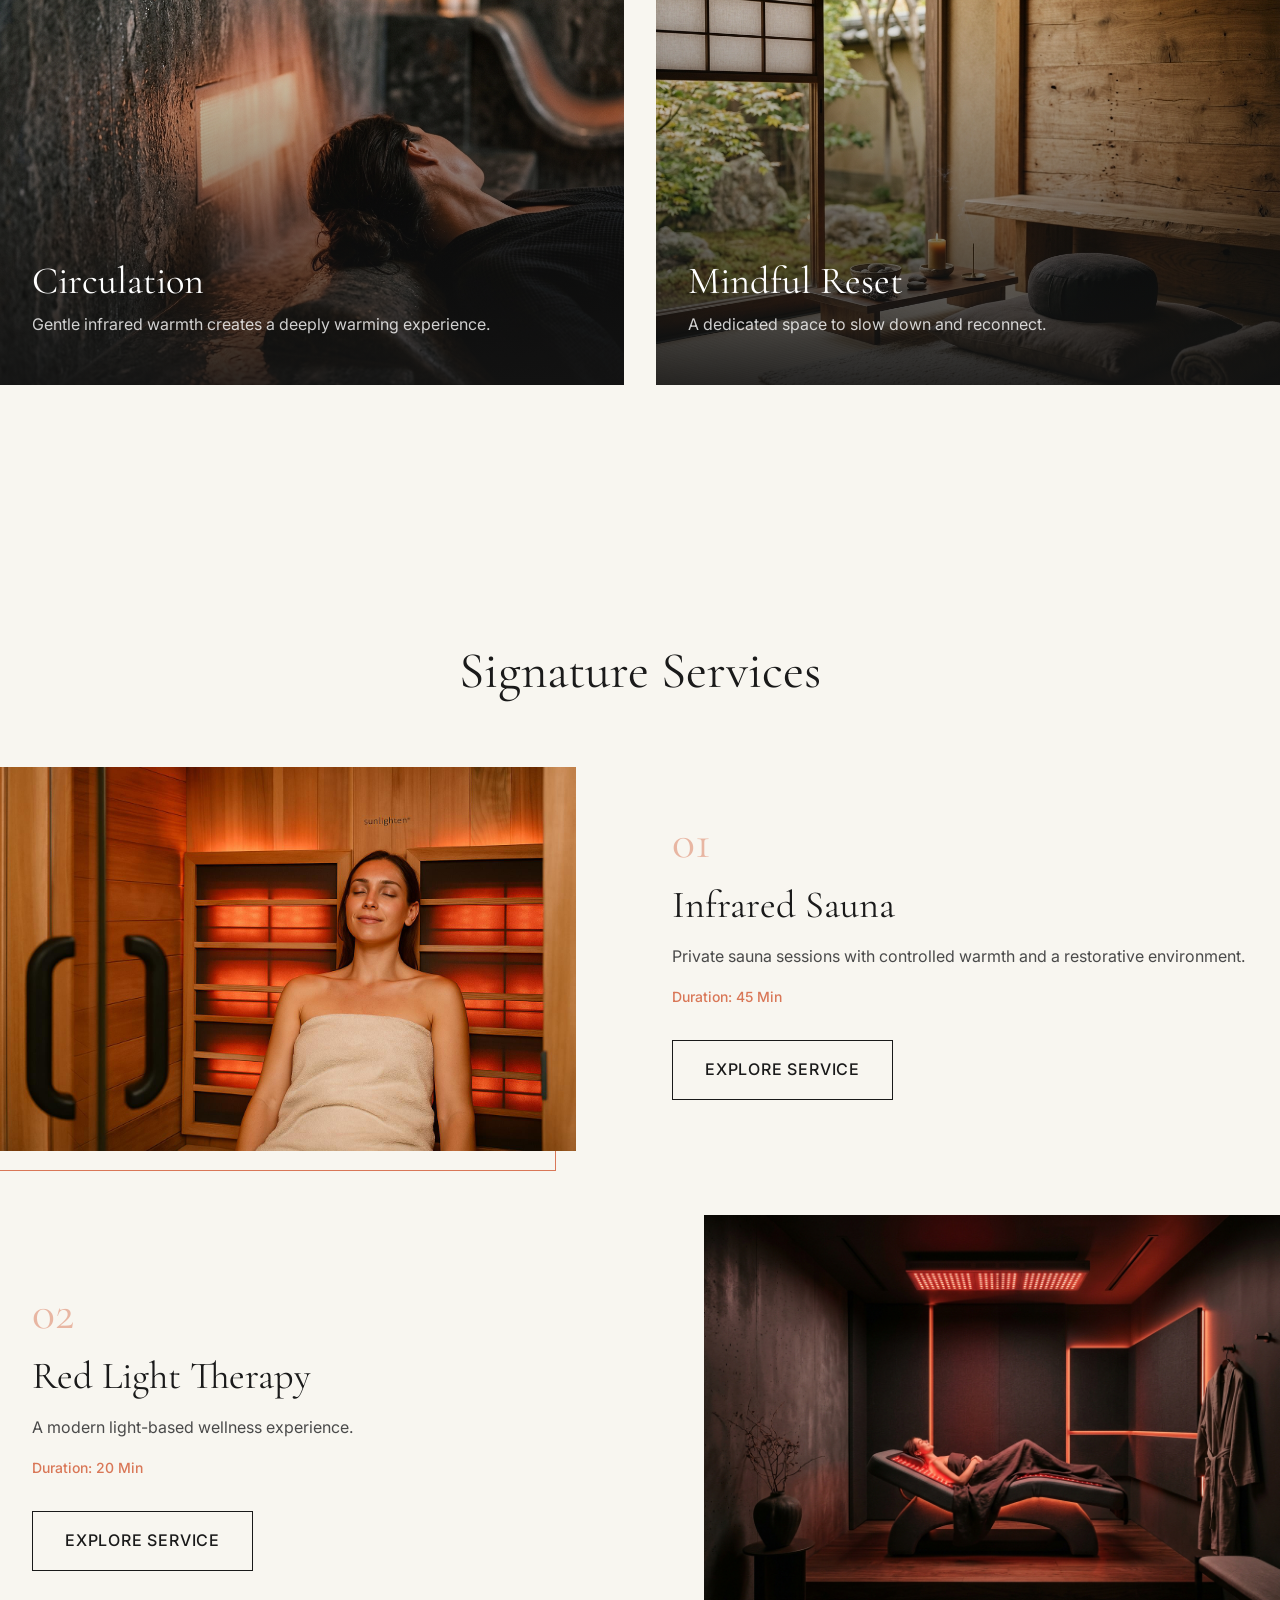
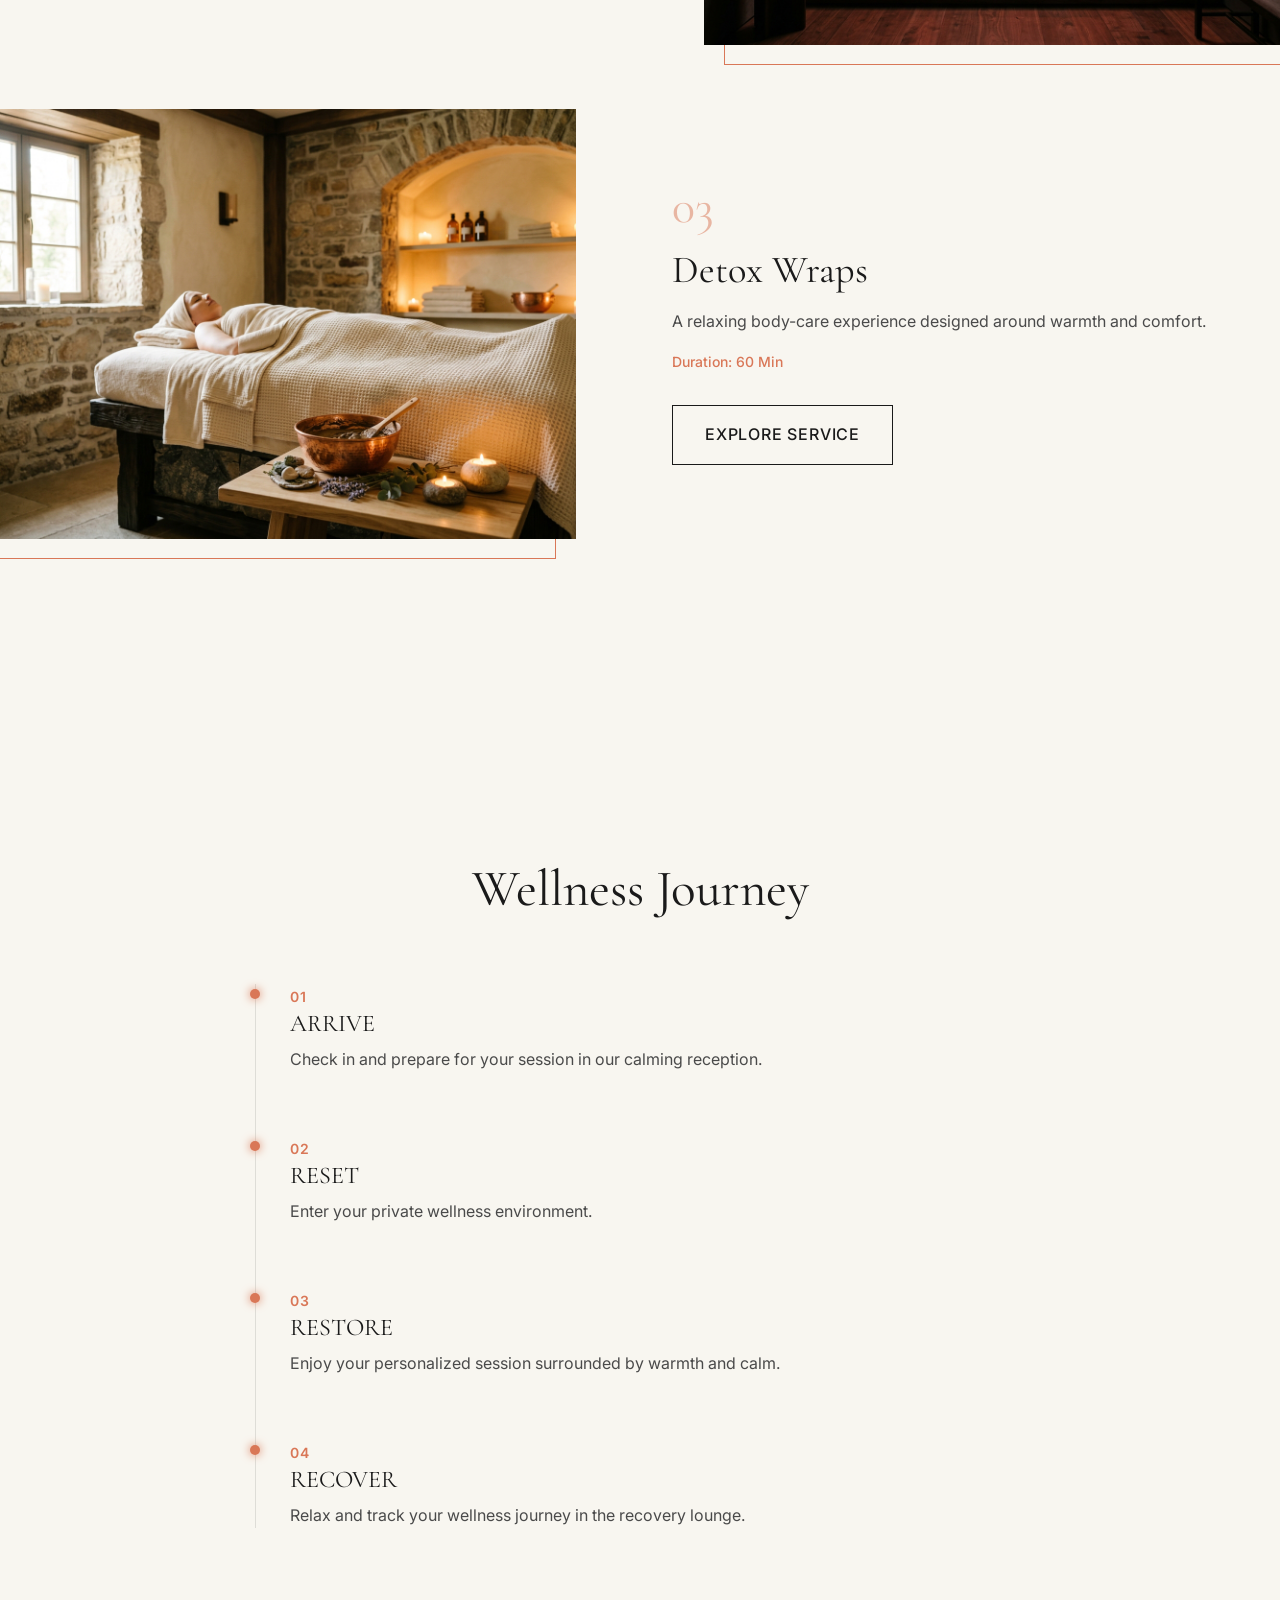
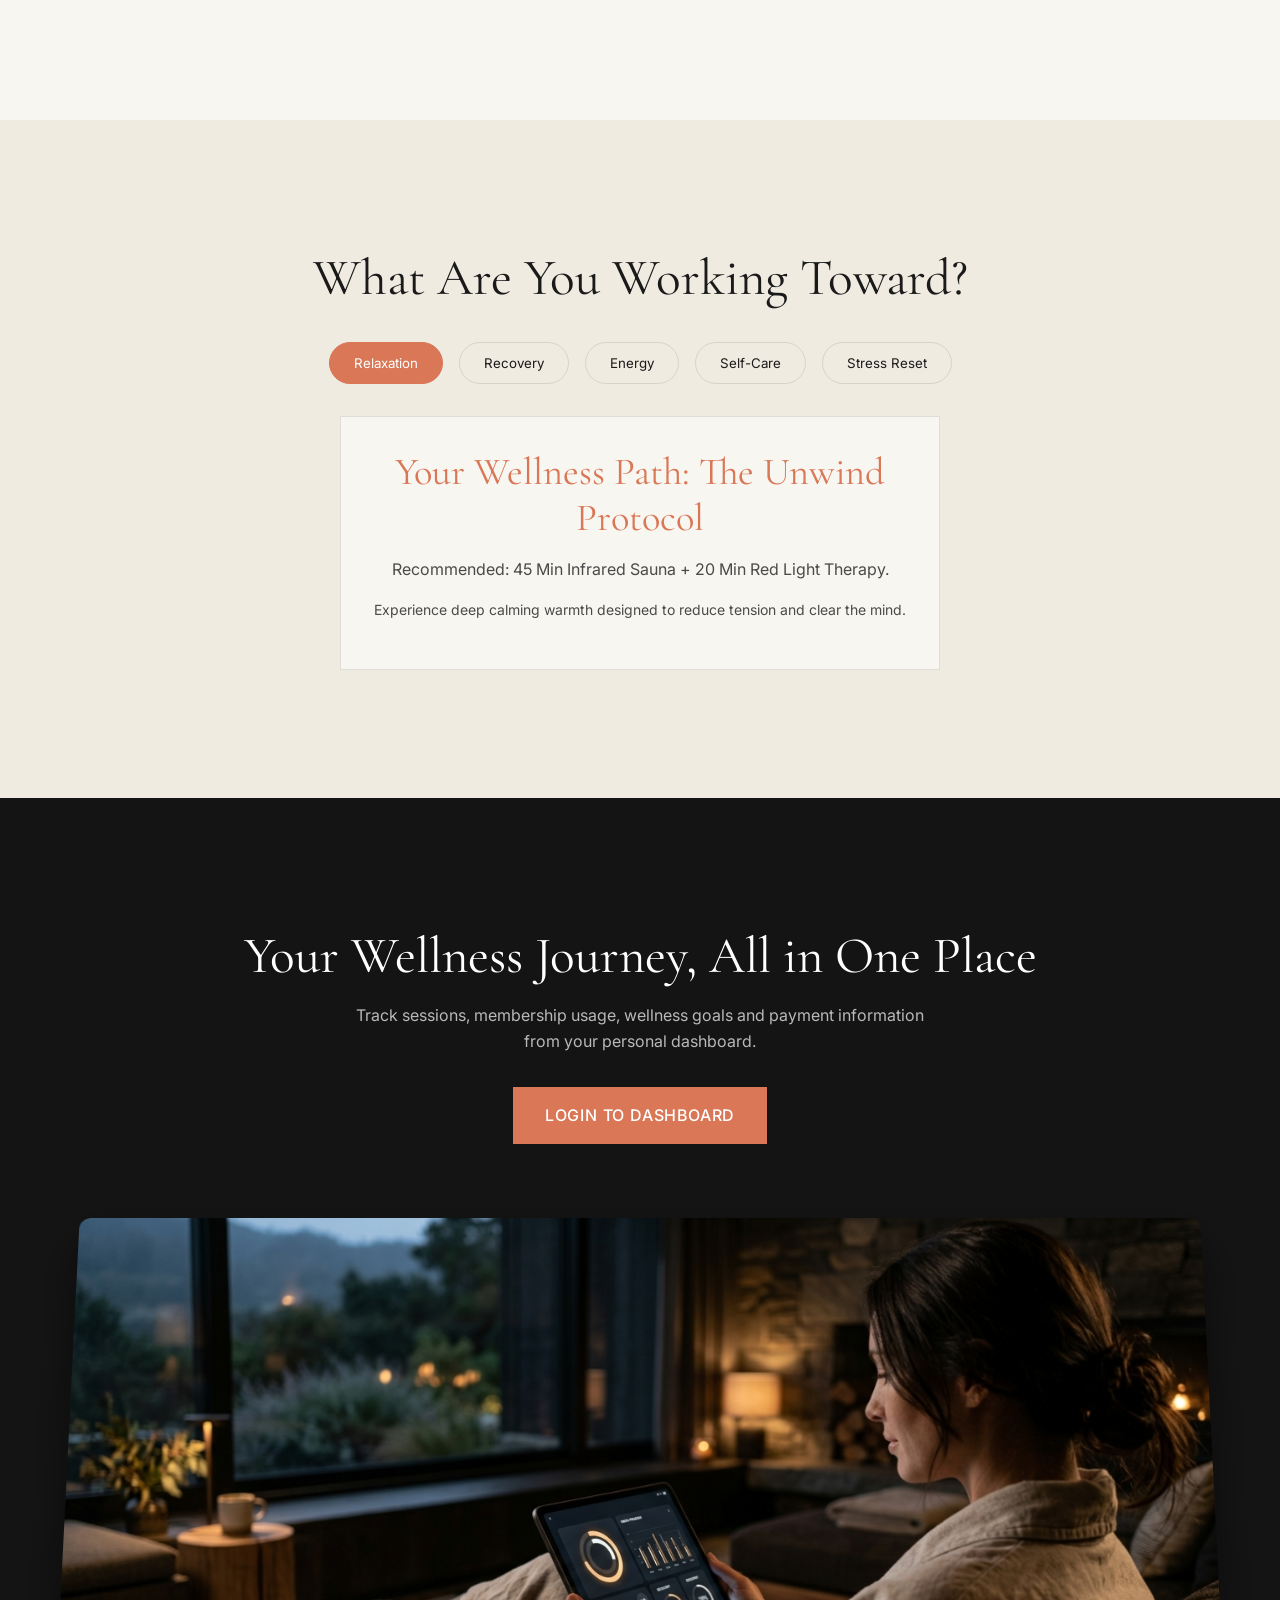
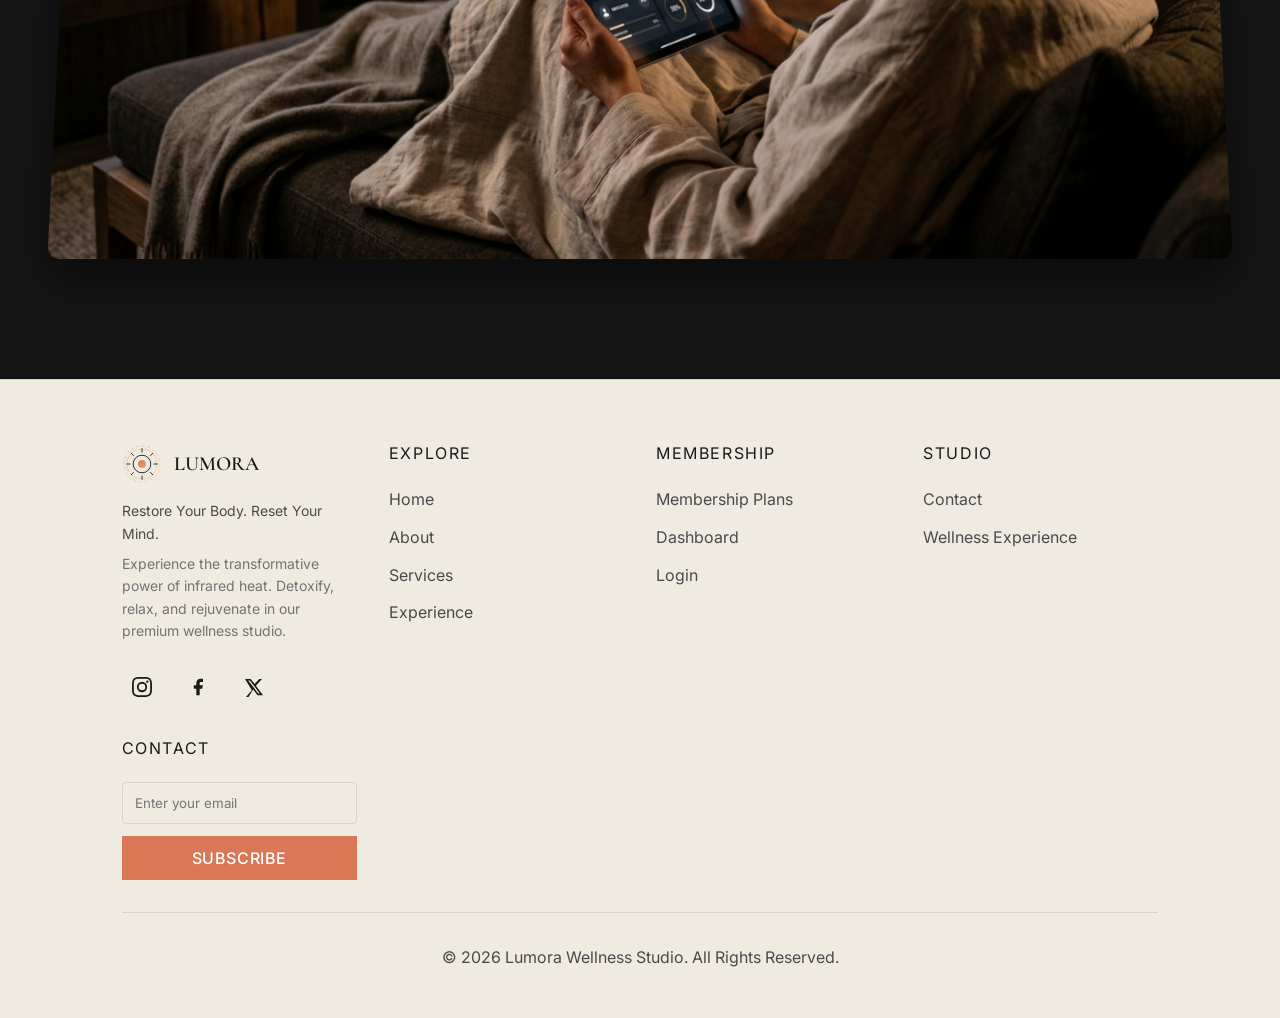
==== commit 0e17984d: "second commit" ====
--- a/index.html
+++ b/index.html
@@ -43,12 +43,14 @@
       letter-spacing: 0.2em;
       font-size: 0.875rem;
       margin-bottom: 1.5rem;
-      color: var(--accent-soft);
+      color: #ffffff;
+      text-shadow: 0 2px 8px rgba(0,0,0,0.8);
     }
     .hero-title {
       font-size: clamp(3rem, 6vw, 5rem);
       margin-bottom: 1.5rem;
-      text-shadow: 0 4px 20px rgba(0,0,0,0.5);
+      color: #ffffff;
+      text-shadow: 0 4px 20px rgba(0,0,0,0.8);
     }
     .hero-text {
       font-size: clamp(1.1rem, 1.5vw, 1.25rem);
@@ -59,6 +61,10 @@
       display: flex;
       gap: 1rem;
       justify-content: center;
+    }
+    .hero-actions .btn-outline:hover {
+      background-color: #fff !important;
+      color: #000 !important;
     }
 
     /* Benefits - Asymmetric Layout */
@@ -228,10 +234,10 @@
 
   <!-- Global Navbar -->
   <nav class="navbar">
-    <div class="nav-brand">
+    <a href="index.html" class="nav-brand" style="text-decoration: none; color: inherit;">
       <img src="favicon.svg" alt="LUMORA" width="40" height="40">
       <span style="font-family: var(--font-heading); font-size: 1.25rem; letter-spacing: 0.1em; font-weight: 600;">LUMORA</span>
-    </div>
+    </a>
     <ul class="nav-links">
       <li><a href="index.html" class="active">Home</a></li>
       <li><a href="home-2.html">Home 2</a></li>
@@ -462,10 +468,10 @@
     <div class="container">
       <div class="footer-grid">
         <div class="footer-col">
-          <div style="display: flex; align-items: center; gap: 0.75rem; margin-bottom: 1rem;">
+          <a href="index.html" style="display: flex; align-items: center; gap: 0.75rem; margin-bottom: 1rem; text-decoration: none; color: inherit;">
             <img src="favicon.svg" alt="LUMORA" width="40" height="40">
             <span style="font-family: var(--font-heading); font-size: 1.25rem; font-weight: 600;">LUMORA</span>
-          </div>
+          </a>
           <p style="font-size: 0.875rem; margin-bottom: 0.5rem;">Restore Your Body. Reset Your Mind.</p>
           <p style="font-size: 0.875rem; margin-bottom: 1.5rem; line-height: 1.6; color: var(--text-muted);">
             Experience the transformative power of infrared heat. Detoxify, relax, and rejuvenate in our premium wellness studio.
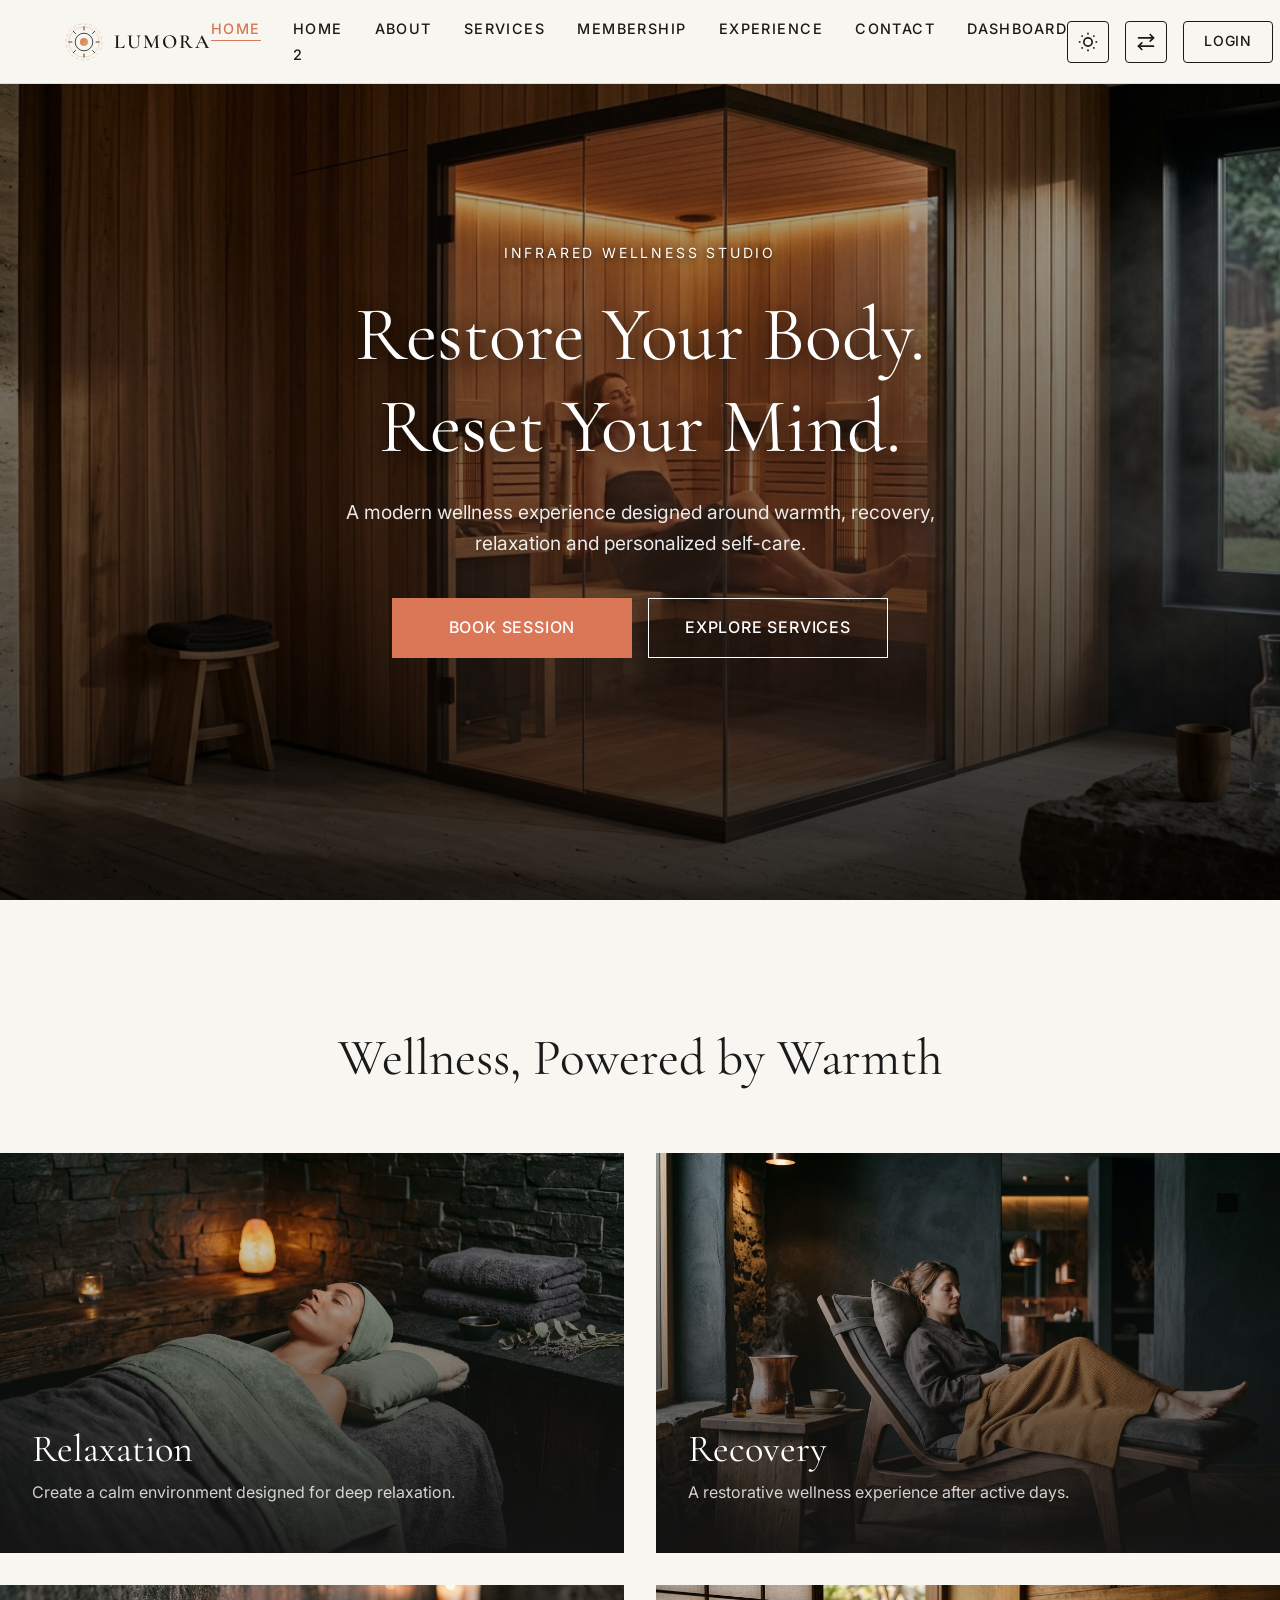
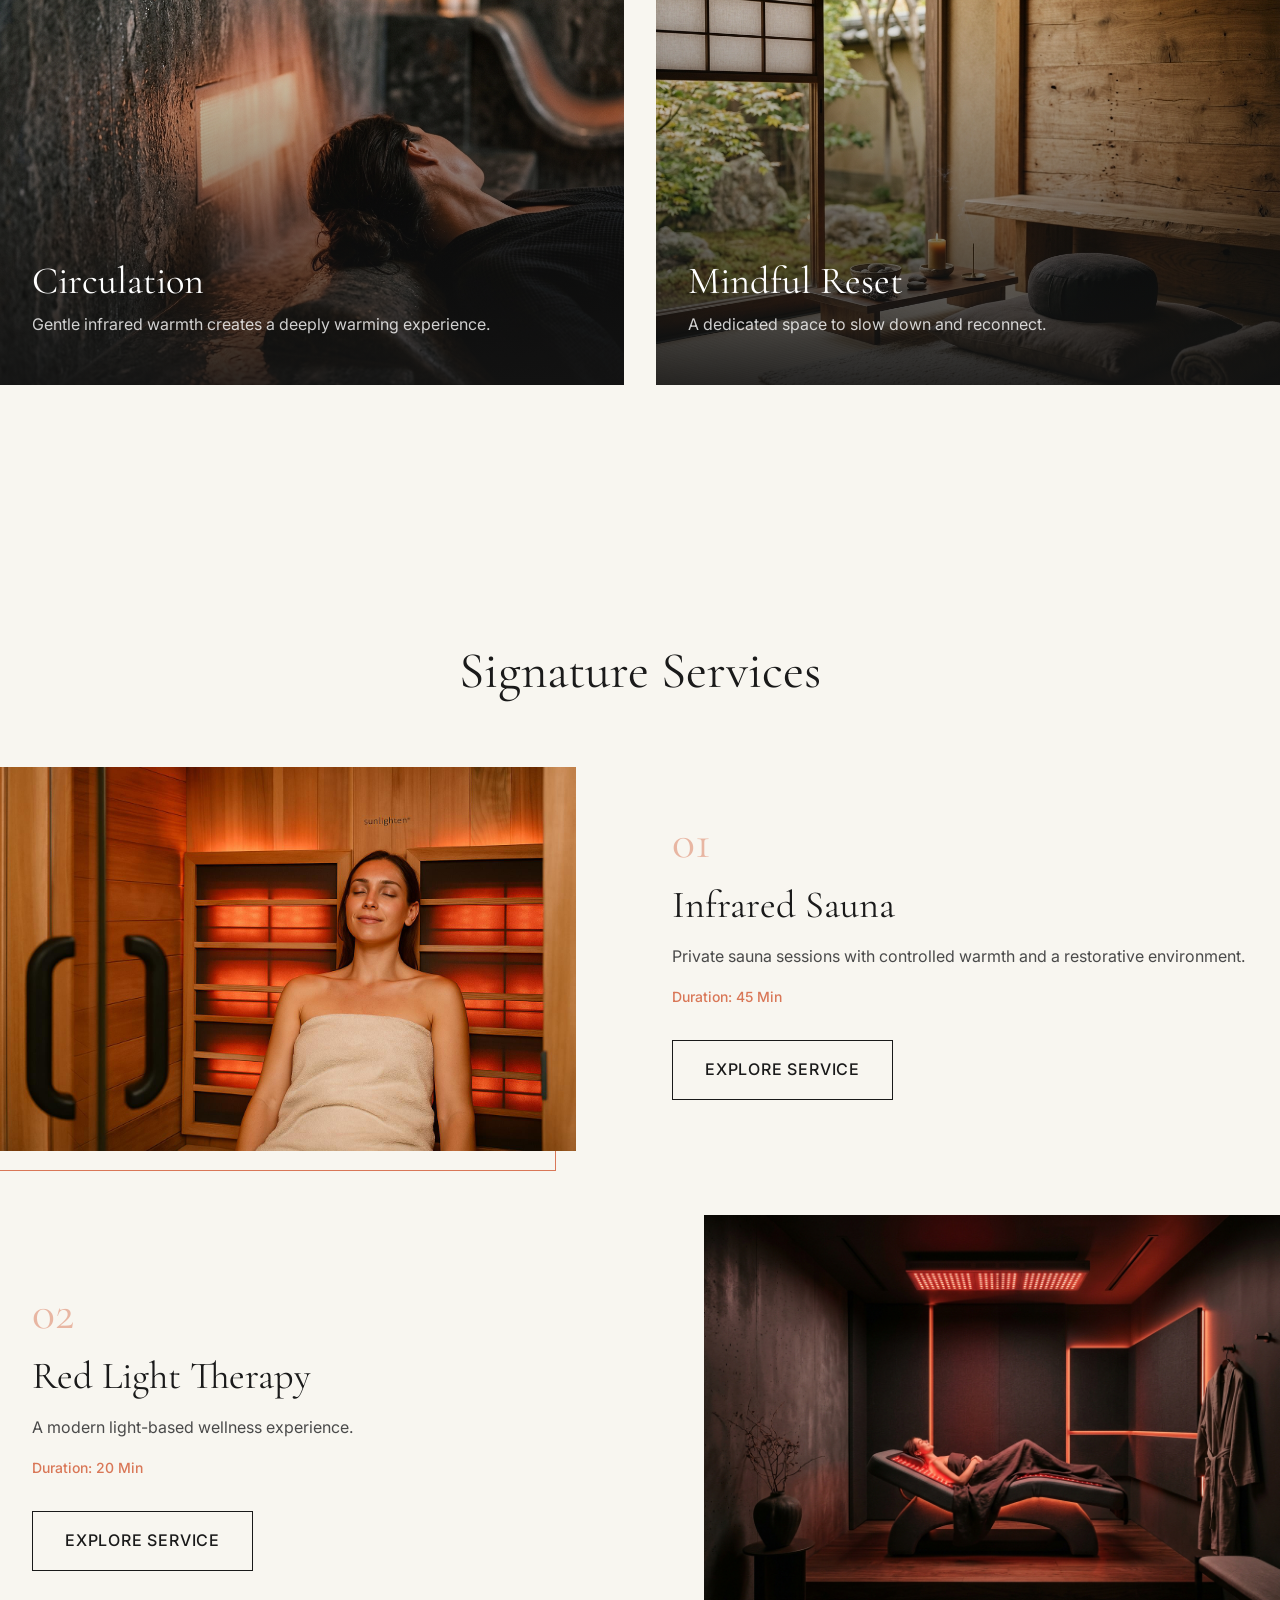
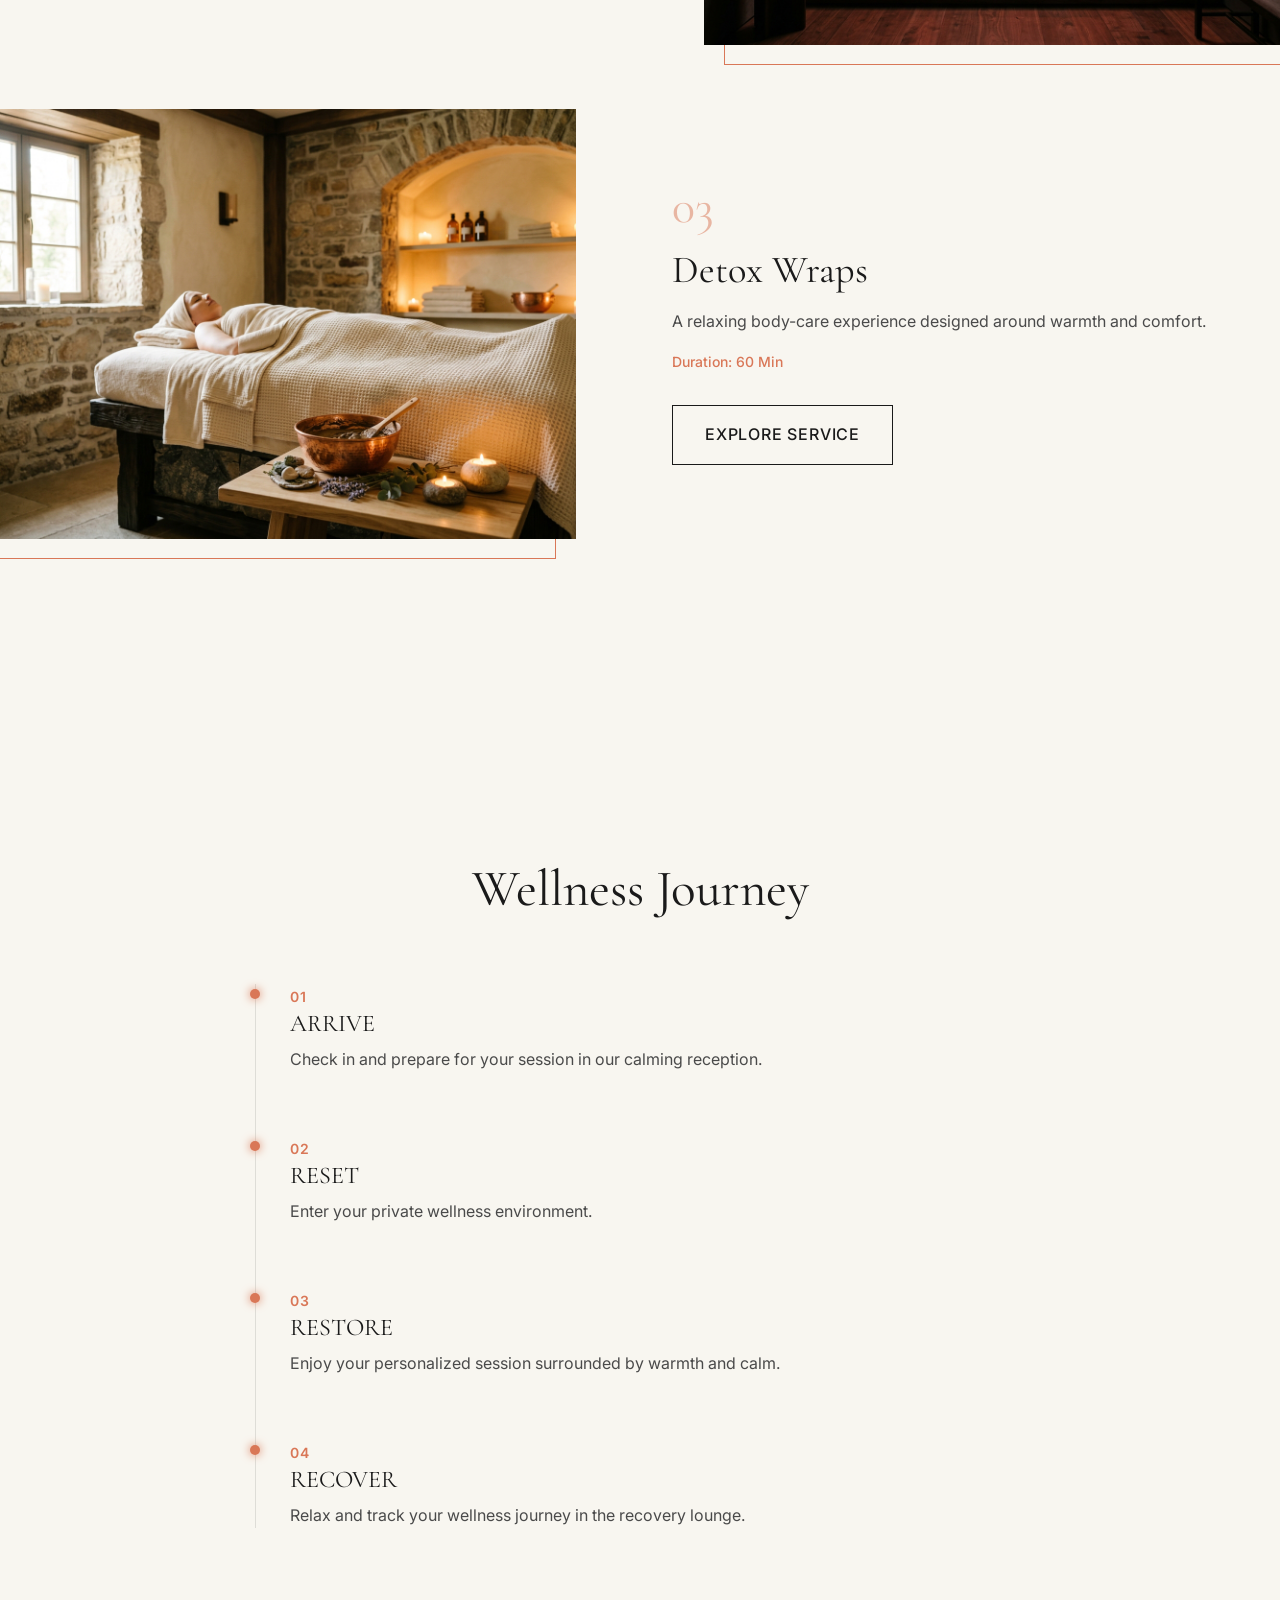
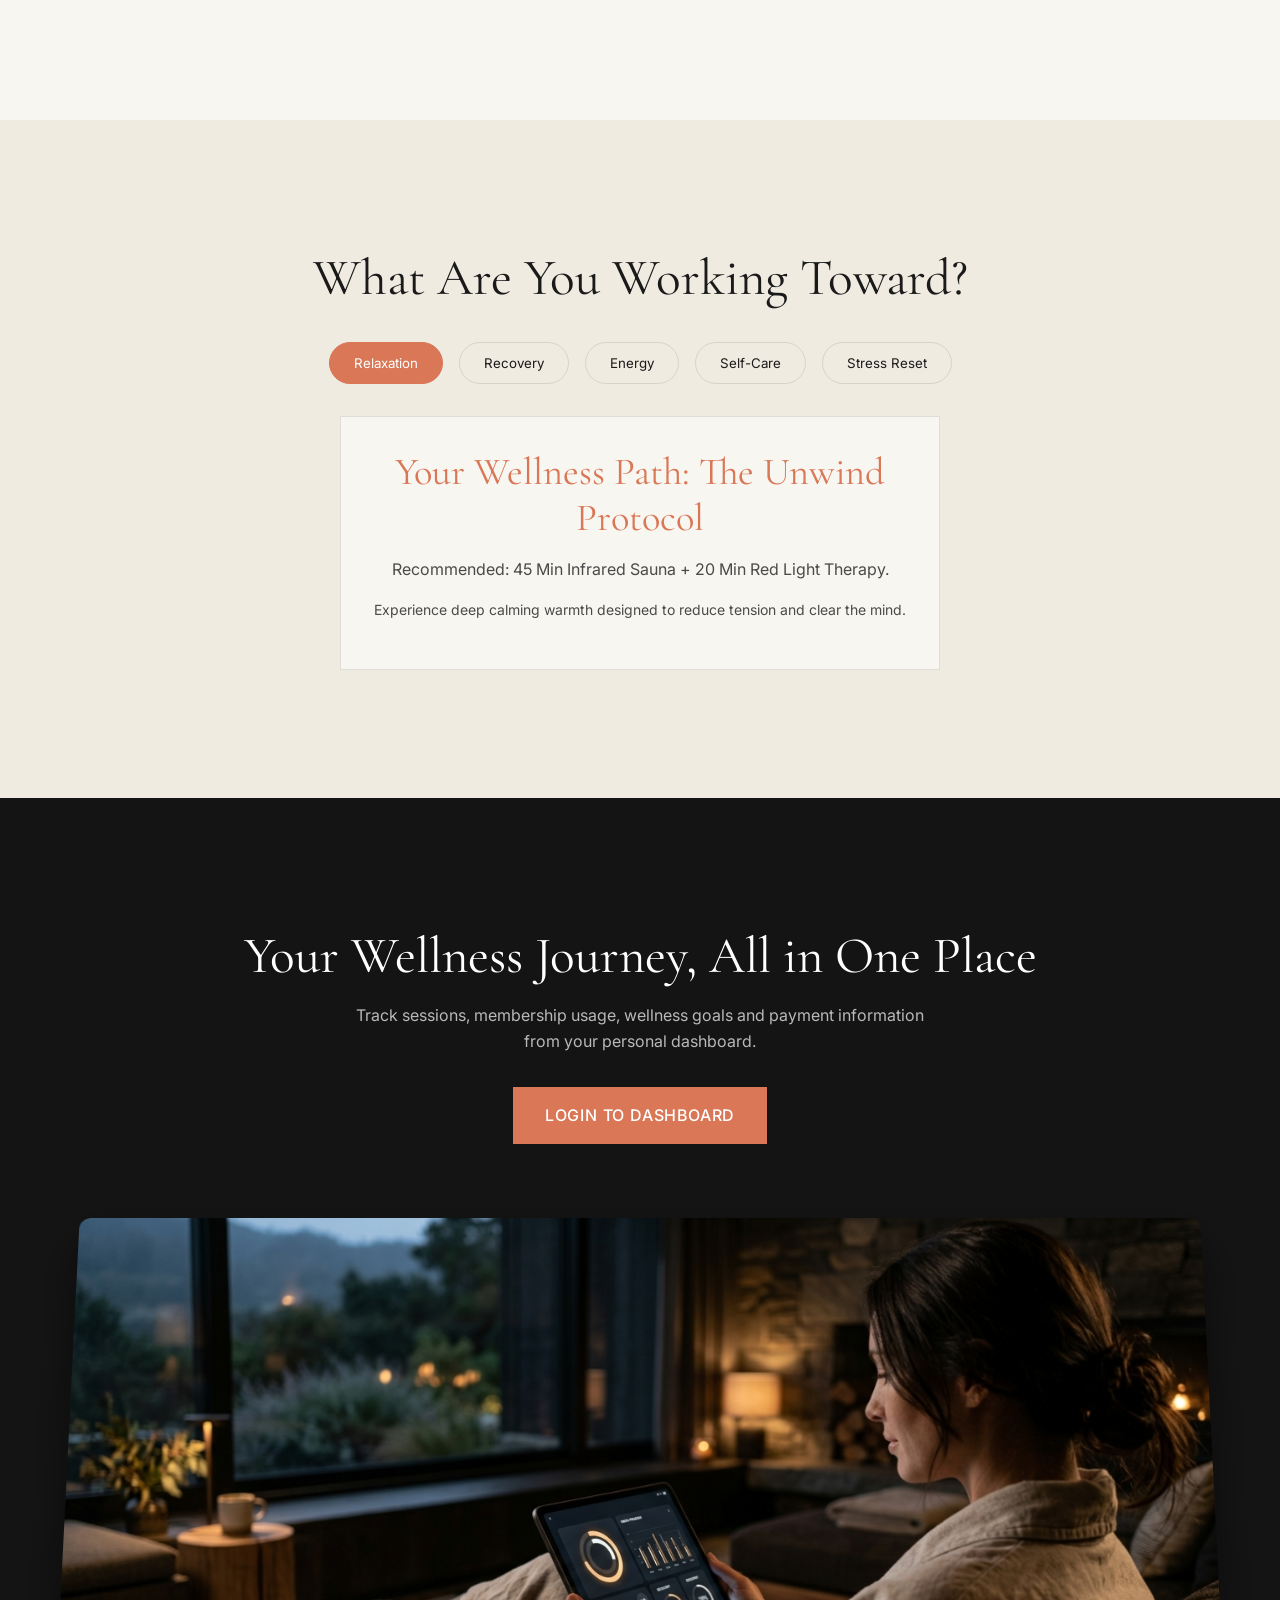
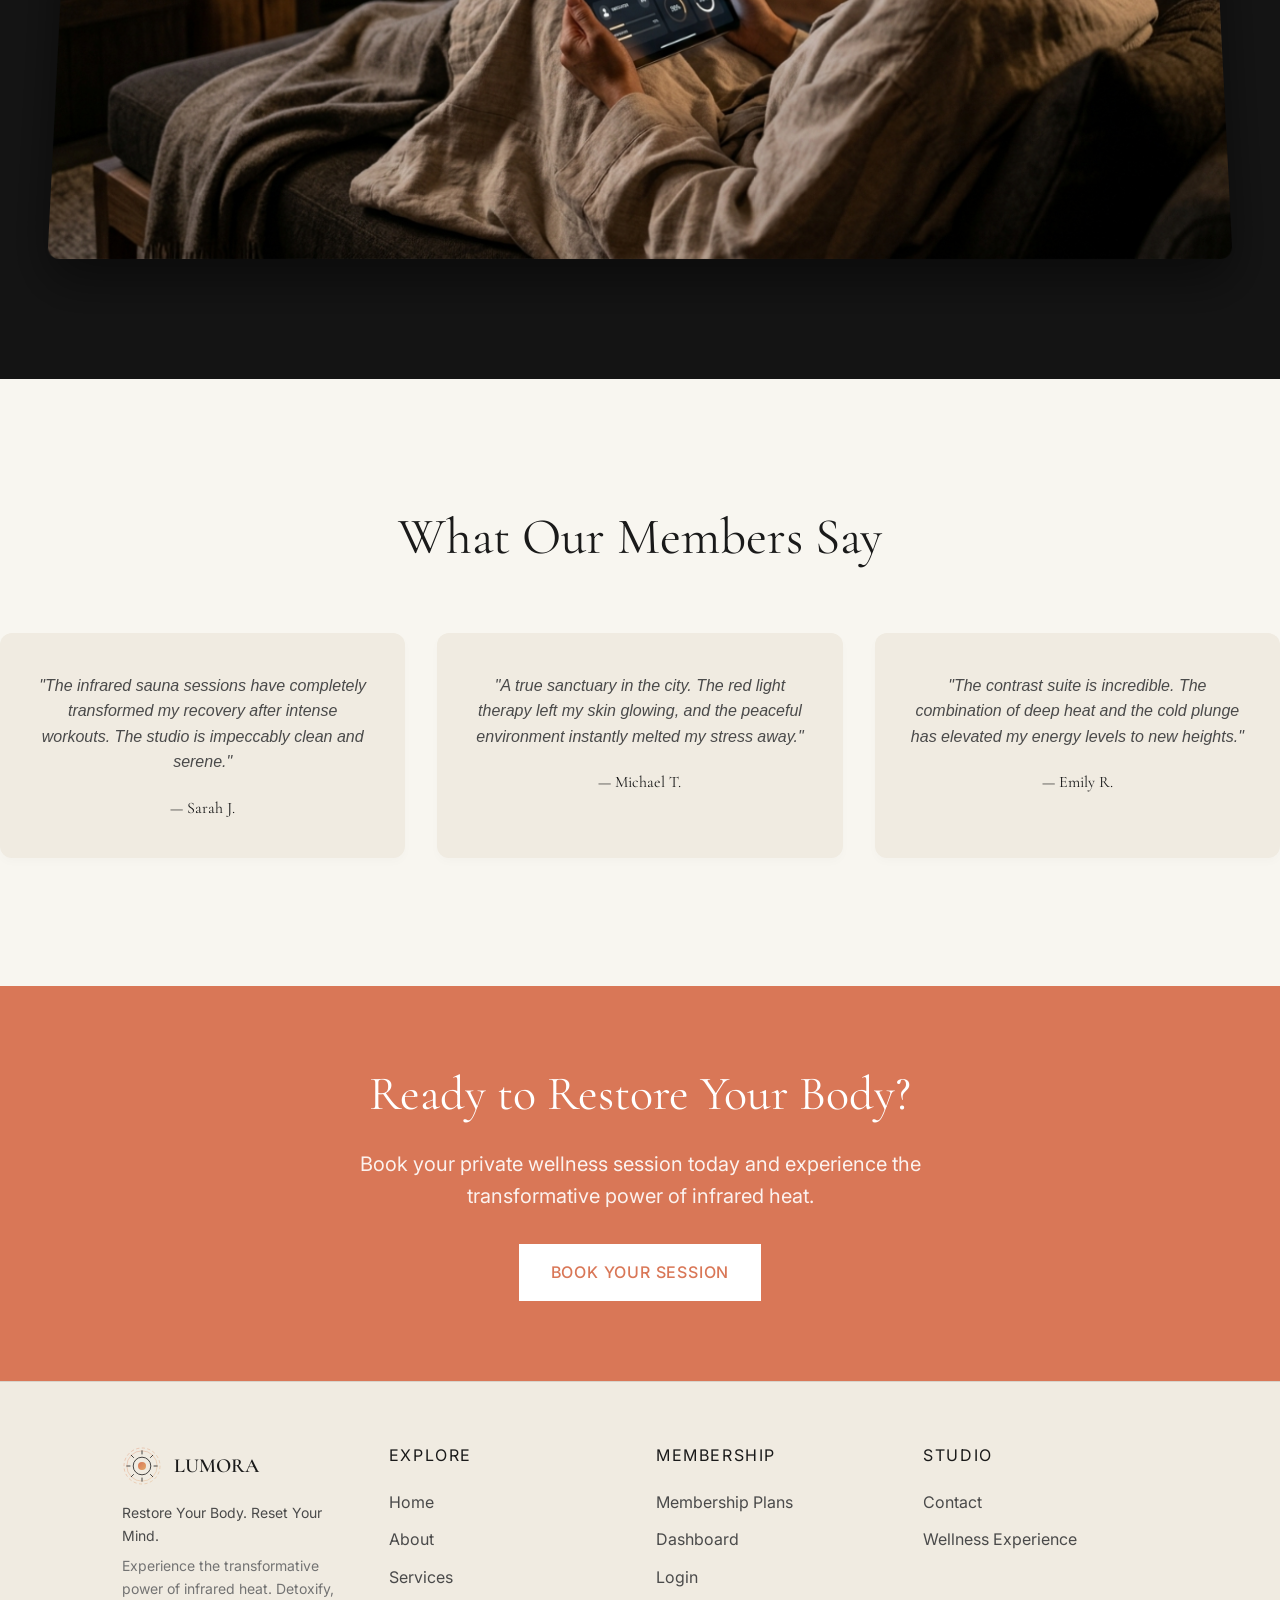
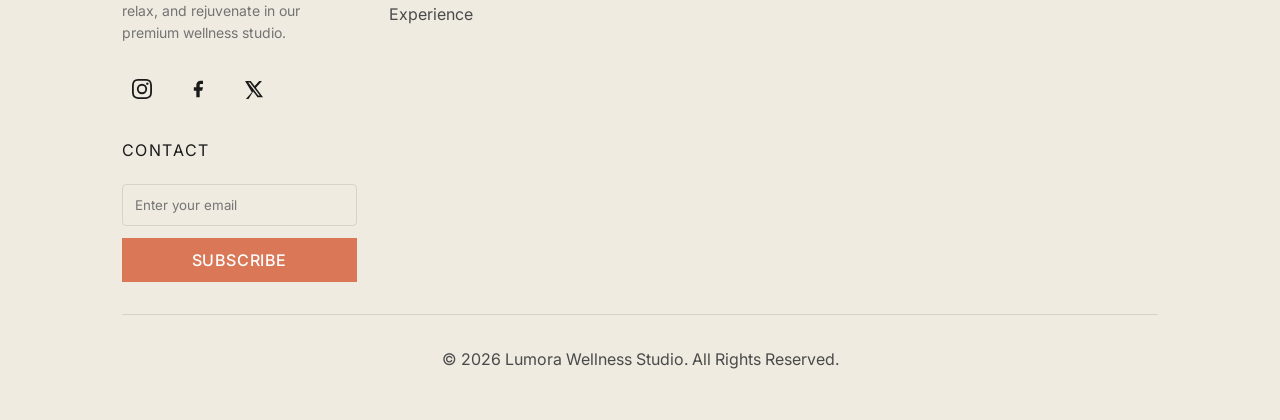
==== commit 59b6b0e9: "fourth commit" ====
--- a/index.html
+++ b/index.html
@@ -5,7 +5,7 @@
   <meta name="viewport" content="width=device-width, initial-scale=1.0">
   <title>LUMORA WELLNESS | Infrared Sauna & Detox Wellness Studio</title>
   <meta name="description" content="Restore Your Body. Reset Your Mind. A premium infrared sauna and detox wellness studio.">
-  <link rel="icon" type="image/svg+xml" href="favicon.svg">
+  <link rel="icon" type="image/svg+xml" href="favicon-dark.svg">
   <link rel="stylesheet" href="assets/css/style.css">
   
   <style>
@@ -235,7 +235,38 @@
   <!-- Global Navbar -->
   <nav class="navbar">
     <a href="index.html" class="nav-brand" style="text-decoration: none; color: inherit;">
-      <img src="favicon.svg" alt="LUMORA" width="40" height="40">
+      <svg xmlns="http://www.w3.org/2000/svg" width="40" height="40" viewBox="0 0 100 100" >
+  <defs>
+    <linearGradient id="warmGradient" x1="0%" y1="0%" x2="100%" y2="100%">
+      <stop offset="0%" stop-color="#D97757" /> <!-- Copper / Terracotta -->
+      <stop offset="100%" stop-color="#E2A869" /> <!-- Amber -->
+    </linearGradient>
+  </defs>
+  
+  <!-- Outer Energy Rings -->
+  <circle cx="50" cy="50" r="45" fill="none" stroke="url(#warmGradient)" stroke-width="1.5" stroke-dasharray="8 6" opacity="0.6"/>
+  <circle cx="50" cy="50" r="38" fill="none" stroke="url(#warmGradient)" stroke-width="1" opacity="0.8"/>
+  
+  <!-- Core Sun/Infrared Element -->
+  <circle cx="50" cy="50" r="22" fill="none" stroke="currentColor" stroke-width="2"/>
+  
+  <!-- Minimalist Geometric Rays -->
+  <g stroke="currentColor" stroke-width="2" stroke-linecap="round">
+    <line x1="50" y1="12" x2="50" y2="20" />
+    <line x1="50" y1="80" x2="50" y2="88" />
+    <line x1="12" y1="50" x2="20" y2="50" />
+    <line x1="80" y1="50" x2="88" y2="50" />
+    
+    <line x1="23.1" y1="23.1" x2="28.8" y2="28.8" />
+    <line x1="71.2" y1="71.2" x2="76.9" y2="76.9" />
+    <line x1="23.1" y1="76.9" x2="28.8" y2="71.2" />
+    <line x1="71.2" y1="28.8" x2="76.9" y2="23.1" />
+  </g>
+
+  <!-- Central Glow / Inner Circle -->
+  <circle cx="50" cy="50" r="10" fill="url(#warmGradient)"/>
+</svg>
+
       <span style="font-family: var(--font-heading); font-size: 1.25rem; letter-spacing: 0.1em; font-weight: 600;">LUMORA</span>
     </a>
     <ul class="nav-links">
@@ -255,7 +286,7 @@
       <button class="icon-btn rtl-toggle" aria-label="Toggle RTL">
         <svg viewBox="0 0 24 24" width="20" height="20" stroke="currentColor" stroke-width="2" fill="none" stroke-linecap="round" stroke-linejoin="round"><path d="M17 3l4 4-4 4"/><path d="M3 7h18"/><path d="M7 21l-4-4 4-4"/><path d="M21 17H3"/></svg>
       </button>
-      <a href="login.html" class="btn btn-outline" style="padding: 0.5rem 1.25rem; font-size: 0.875rem;">Login</a>
+      <a href="login.html" class="btn btn-outline">Login</a>
       <div class="hamburger">
         <span></span><span></span><span></span>
       </div>
@@ -461,6 +492,36 @@
         </div>
       </div>
     </section>
+
+    <!-- Section 07: Testimonials -->
+    <section class="section-padding container">
+      <div class="text-center fade-up" style="margin-bottom: var(--spacing-lg);">
+        <h2>What Our Members Say</h2>
+      </div>
+      <div style="display: grid; grid-template-columns: repeat(auto-fit, minmax(300px, 1fr)); gap: 2rem;">
+        <div class="fade-up" style="background: var(--bg-secondary); padding: 2.5rem 2rem; border-radius: var(--radius-md); text-align: center; box-shadow: 0 4px 10px rgba(0,0,0,0.02);">
+          <p style="font-style: italic; margin-bottom: 1.5rem; color: var(--text-secondary); line-height: 1.6;">"The infrared sauna sessions have completely transformed my recovery after intense workouts. The studio is impeccably clean and serene."</p>
+          <h4 style="font-family: var(--font-heading); color: var(--text-primary); margin: 0;">— Sarah J.</h4>
+        </div>
+        <div class="fade-up" style="background: var(--bg-secondary); padding: 2.5rem 2rem; border-radius: var(--radius-md); text-align: center; box-shadow: 0 4px 10px rgba(0,0,0,0.02);">
+          <p style="font-style: italic; margin-bottom: 1.5rem; color: var(--text-secondary); line-height: 1.6;">"A true sanctuary in the city. The red light therapy left my skin glowing, and the peaceful environment instantly melted my stress away."</p>
+          <h4 style="font-family: var(--font-heading); color: var(--text-primary); margin: 0;">— Michael T.</h4>
+        </div>
+        <div class="fade-up" style="background: var(--bg-secondary); padding: 2.5rem 2rem; border-radius: var(--radius-md); text-align: center; box-shadow: 0 4px 10px rgba(0,0,0,0.02);">
+          <p style="font-style: italic; margin-bottom: 1.5rem; color: var(--text-secondary); line-height: 1.6;">"The contrast suite is incredible. The combination of deep heat and the cold plunge has elevated my energy levels to new heights."</p>
+          <h4 style="font-family: var(--font-heading); color: var(--text-primary); margin: 0;">— Emily R.</h4>
+        </div>
+      </div>
+    </section>
+
+    <!-- CTA Banner -->
+    <section style="background-color: var(--accent); color: #fff; padding: 5rem 5%; text-align: center;">
+      <div class="container fade-up">
+        <h2 style="color: #fff; font-size: 3rem; margin-bottom: 1.5rem;">Ready to Restore Your Body?</h2>
+        <p style="color: rgba(255,255,255,0.9); font-size: 1.25rem; margin-bottom: 2rem; max-width: 600px; margin-left: auto; margin-right: auto;">Book your private wellness session today and experience the transformative power of infrared heat.</p>
+        <a href="contact.html" class="btn" style="background-color: #fff; color: var(--accent);">Book Your Session</a>
+      </div>
+    </section>
   </main>
 
   <!-- Footer -->
@@ -469,7 +530,38 @@
       <div class="footer-grid">
         <div class="footer-col">
           <a href="index.html" style="display: flex; align-items: center; gap: 0.75rem; margin-bottom: 1rem; text-decoration: none; color: inherit;">
-            <img src="favicon.svg" alt="LUMORA" width="40" height="40">
+            <svg xmlns="http://www.w3.org/2000/svg" width="40" height="40" viewBox="0 0 100 100" >
+  <defs>
+    <linearGradient id="warmGradient" x1="0%" y1="0%" x2="100%" y2="100%">
+      <stop offset="0%" stop-color="#D97757" /> <!-- Copper / Terracotta -->
+      <stop offset="100%" stop-color="#E2A869" /> <!-- Amber -->
+    </linearGradient>
+  </defs>
+  
+  <!-- Outer Energy Rings -->
+  <circle cx="50" cy="50" r="45" fill="none" stroke="url(#warmGradient)" stroke-width="1.5" stroke-dasharray="8 6" opacity="0.6"/>
+  <circle cx="50" cy="50" r="38" fill="none" stroke="url(#warmGradient)" stroke-width="1" opacity="0.8"/>
+  
+  <!-- Core Sun/Infrared Element -->
+  <circle cx="50" cy="50" r="22" fill="none" stroke="currentColor" stroke-width="2"/>
+  
+  <!-- Minimalist Geometric Rays -->
+  <g stroke="currentColor" stroke-width="2" stroke-linecap="round">
+    <line x1="50" y1="12" x2="50" y2="20" />
+    <line x1="50" y1="80" x2="50" y2="88" />
+    <line x1="12" y1="50" x2="20" y2="50" />
+    <line x1="80" y1="50" x2="88" y2="50" />
+    
+    <line x1="23.1" y1="23.1" x2="28.8" y2="28.8" />
+    <line x1="71.2" y1="71.2" x2="76.9" y2="76.9" />
+    <line x1="23.1" y1="76.9" x2="28.8" y2="71.2" />
+    <line x1="71.2" y1="28.8" x2="76.9" y2="23.1" />
+  </g>
+
+  <!-- Central Glow / Inner Circle -->
+  <circle cx="50" cy="50" r="10" fill="url(#warmGradient)"/>
+</svg>
+
             <span style="font-family: var(--font-heading); font-size: 1.25rem; font-weight: 600;">LUMORA</span>
           </a>
           <p style="font-size: 0.875rem; margin-bottom: 0.5rem;">Restore Your Body. Reset Your Mind.</p>
@@ -581,3 +673,6 @@
 </script>
 </body>
 </html>
+
+
+
--- a/assets/css/style.css
+++ b/assets/css/style.css
@@ -129,6 +129,7 @@
   transition: all var(--transition-normal);
   position: relative;
   overflow: hidden;
+  white-space: nowrap;
 }
 
 .btn-primary {
@@ -207,21 +208,33 @@
 }
 .nav-actions {
   display: flex;
-  gap: 1.5rem;
+  gap: 1rem;
   align-items: center;
 }
 .icon-btn {
   background: transparent;
-  border: none;
+  border: 1px solid var(--text-primary);
+  border-radius: var(--radius-sm);
   cursor: pointer;
   color: var(--text-primary);
   display: flex;
   align-items: center;
   justify-content: center;
-  padding: 0.5rem;
-  transition: color var(--transition-fast);
-}
-.icon-btn:hover { color: var(--accent); }
+  width: 42px;
+  height: 42px;
+  padding: 0;
+  transition: all var(--transition-fast);
+}
+.icon-btn:hover {
+  background: var(--text-primary);
+  color: var(--bg-primary);
+}
+.nav-actions .btn {
+  height: 42px;
+  border-radius: var(--radius-sm);
+  padding: 0 1.25rem;
+  font-size: 0.875rem;
+}
 .hamburger {
   display: none;
   flex-direction: column;
@@ -274,6 +287,9 @@
 .mobile-cta .btn {
   width: 100%;
   text-align: center;
+  height: 42px;
+  border-radius: var(--radius-sm);
+  padding: 0;
 }
 .close-menu {
   position: absolute;
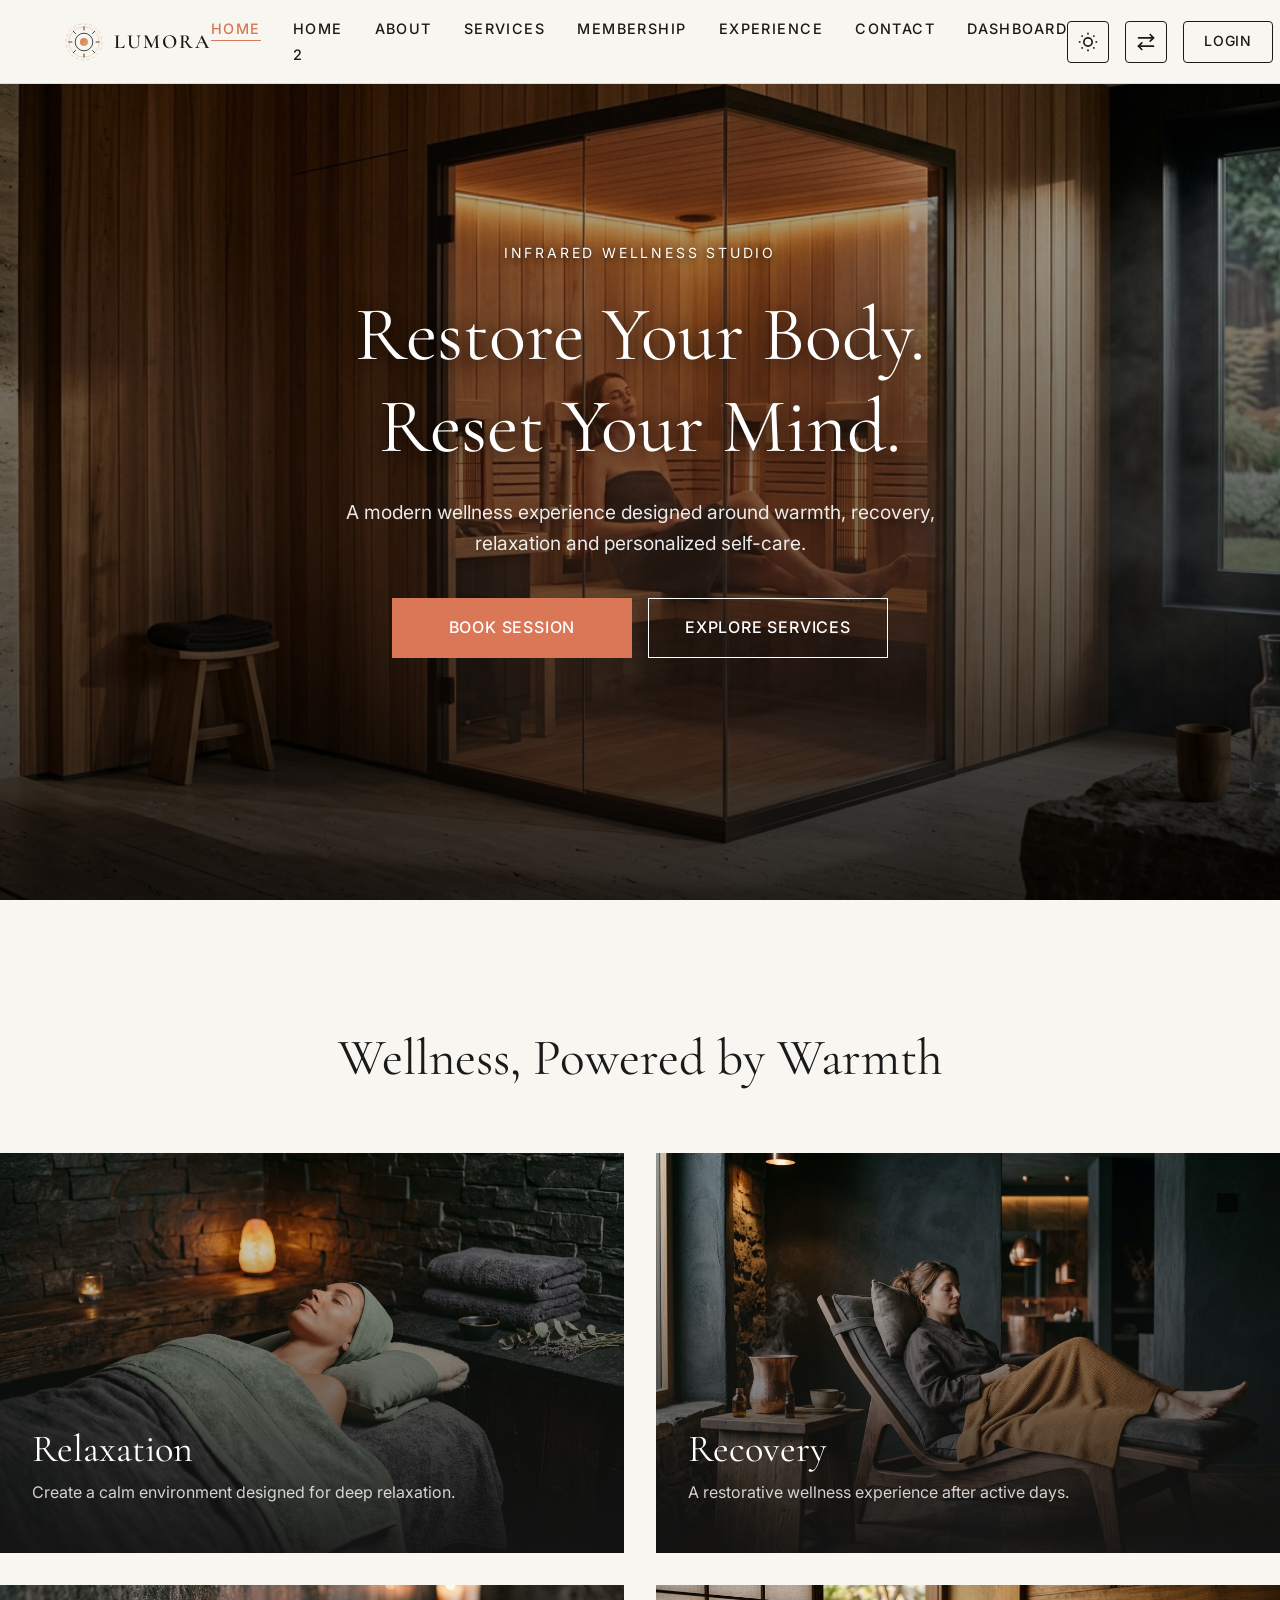
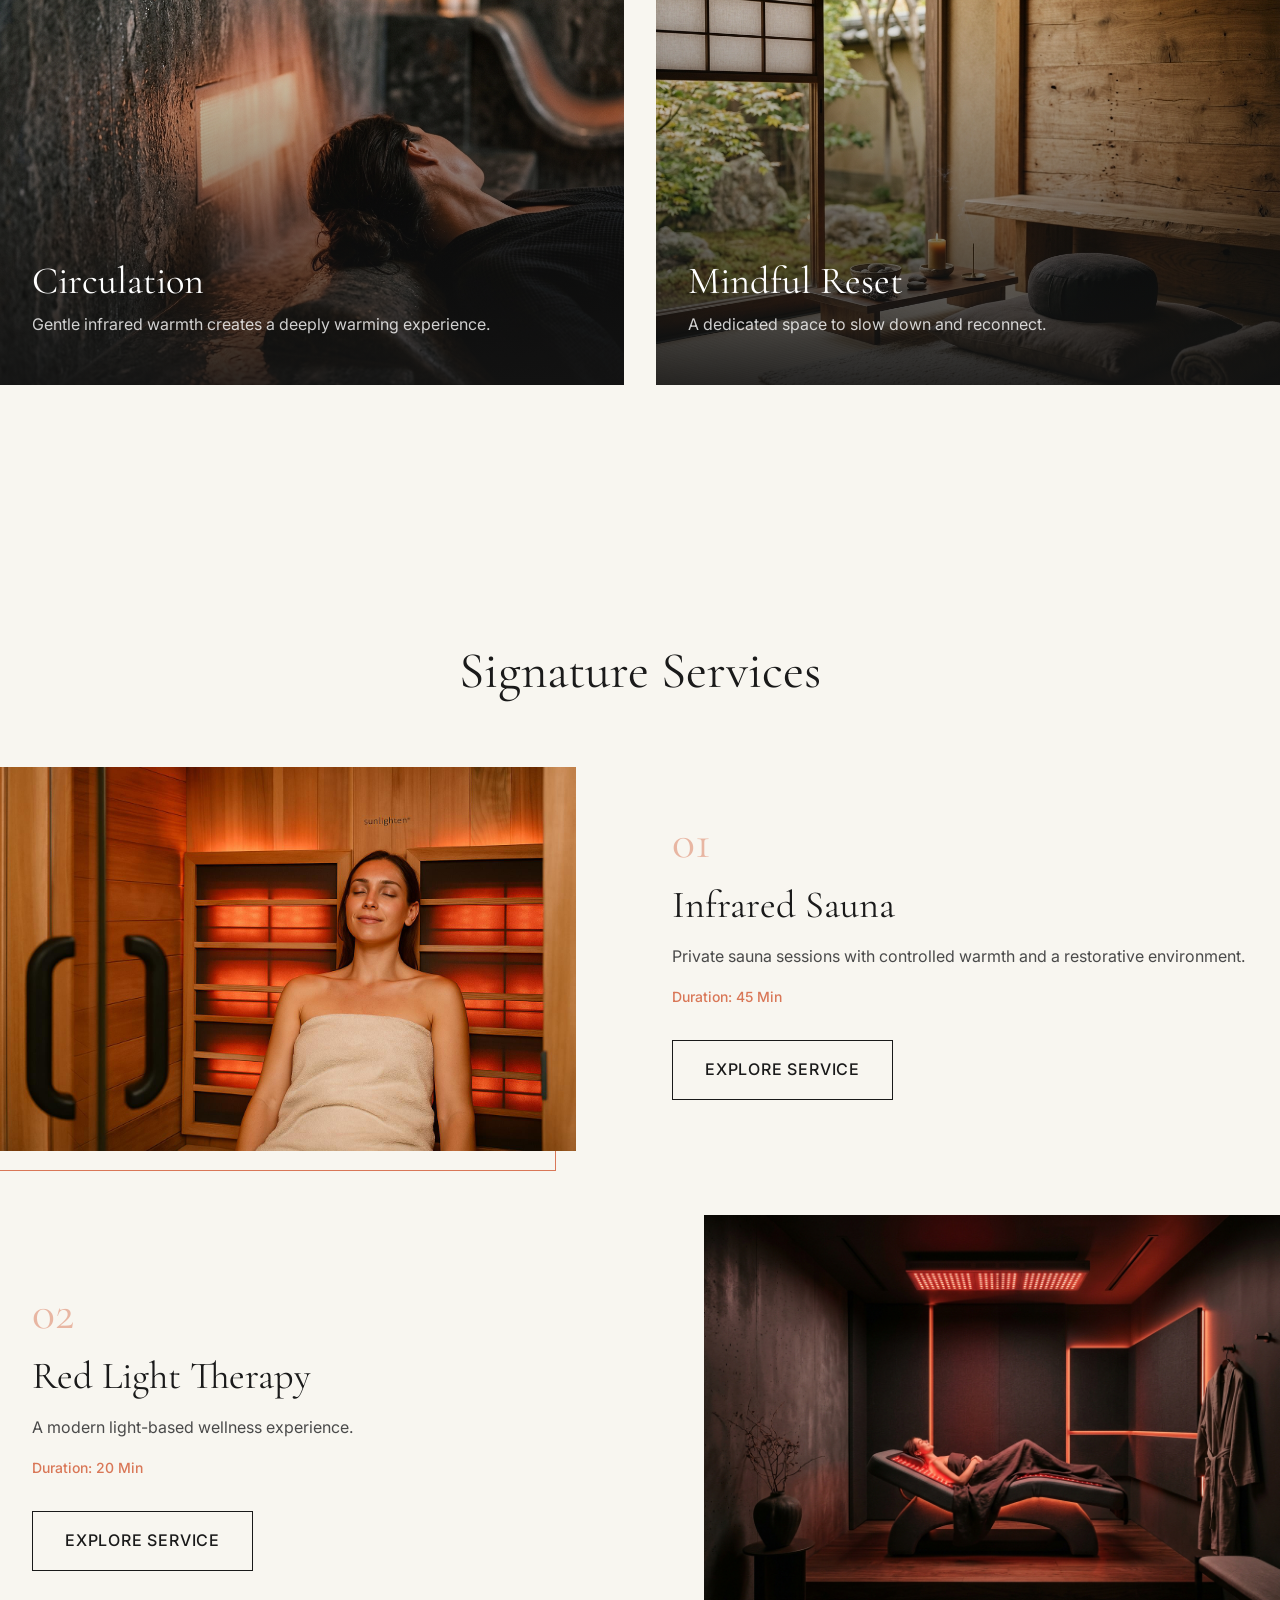
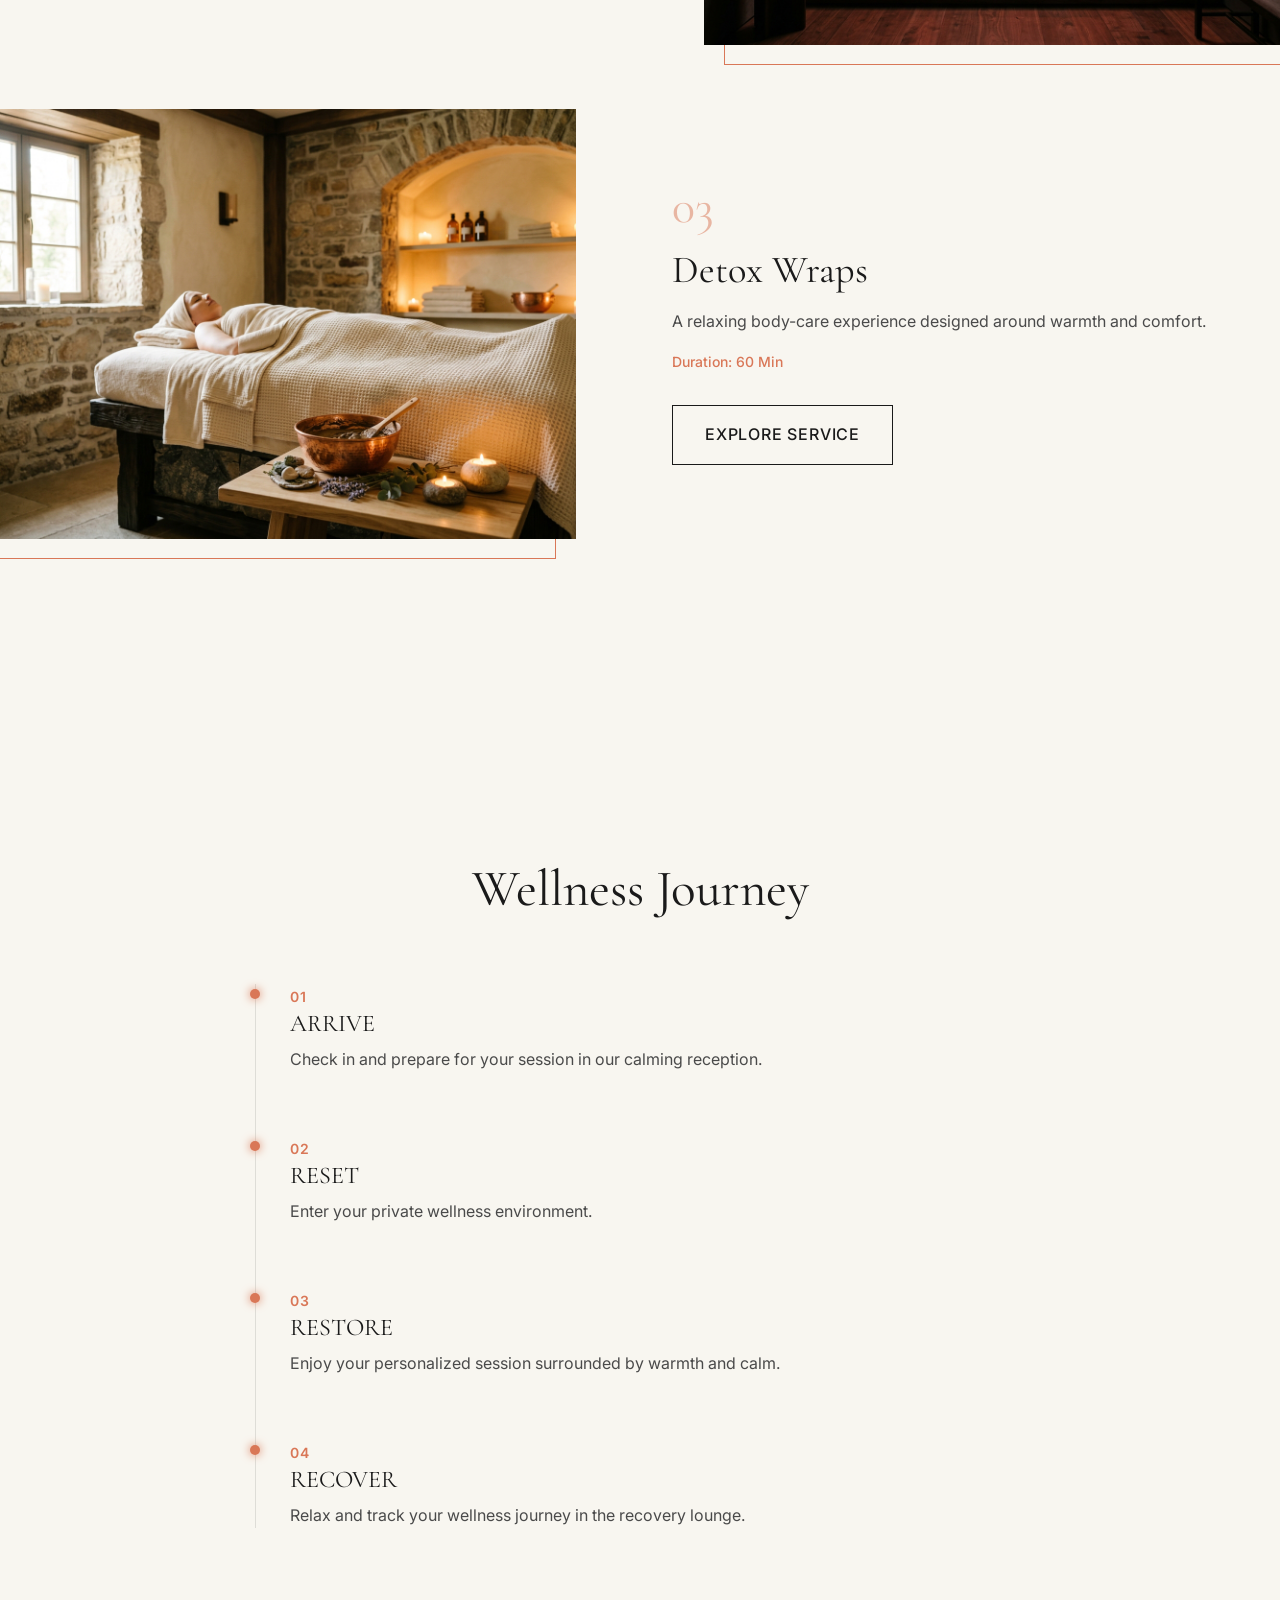
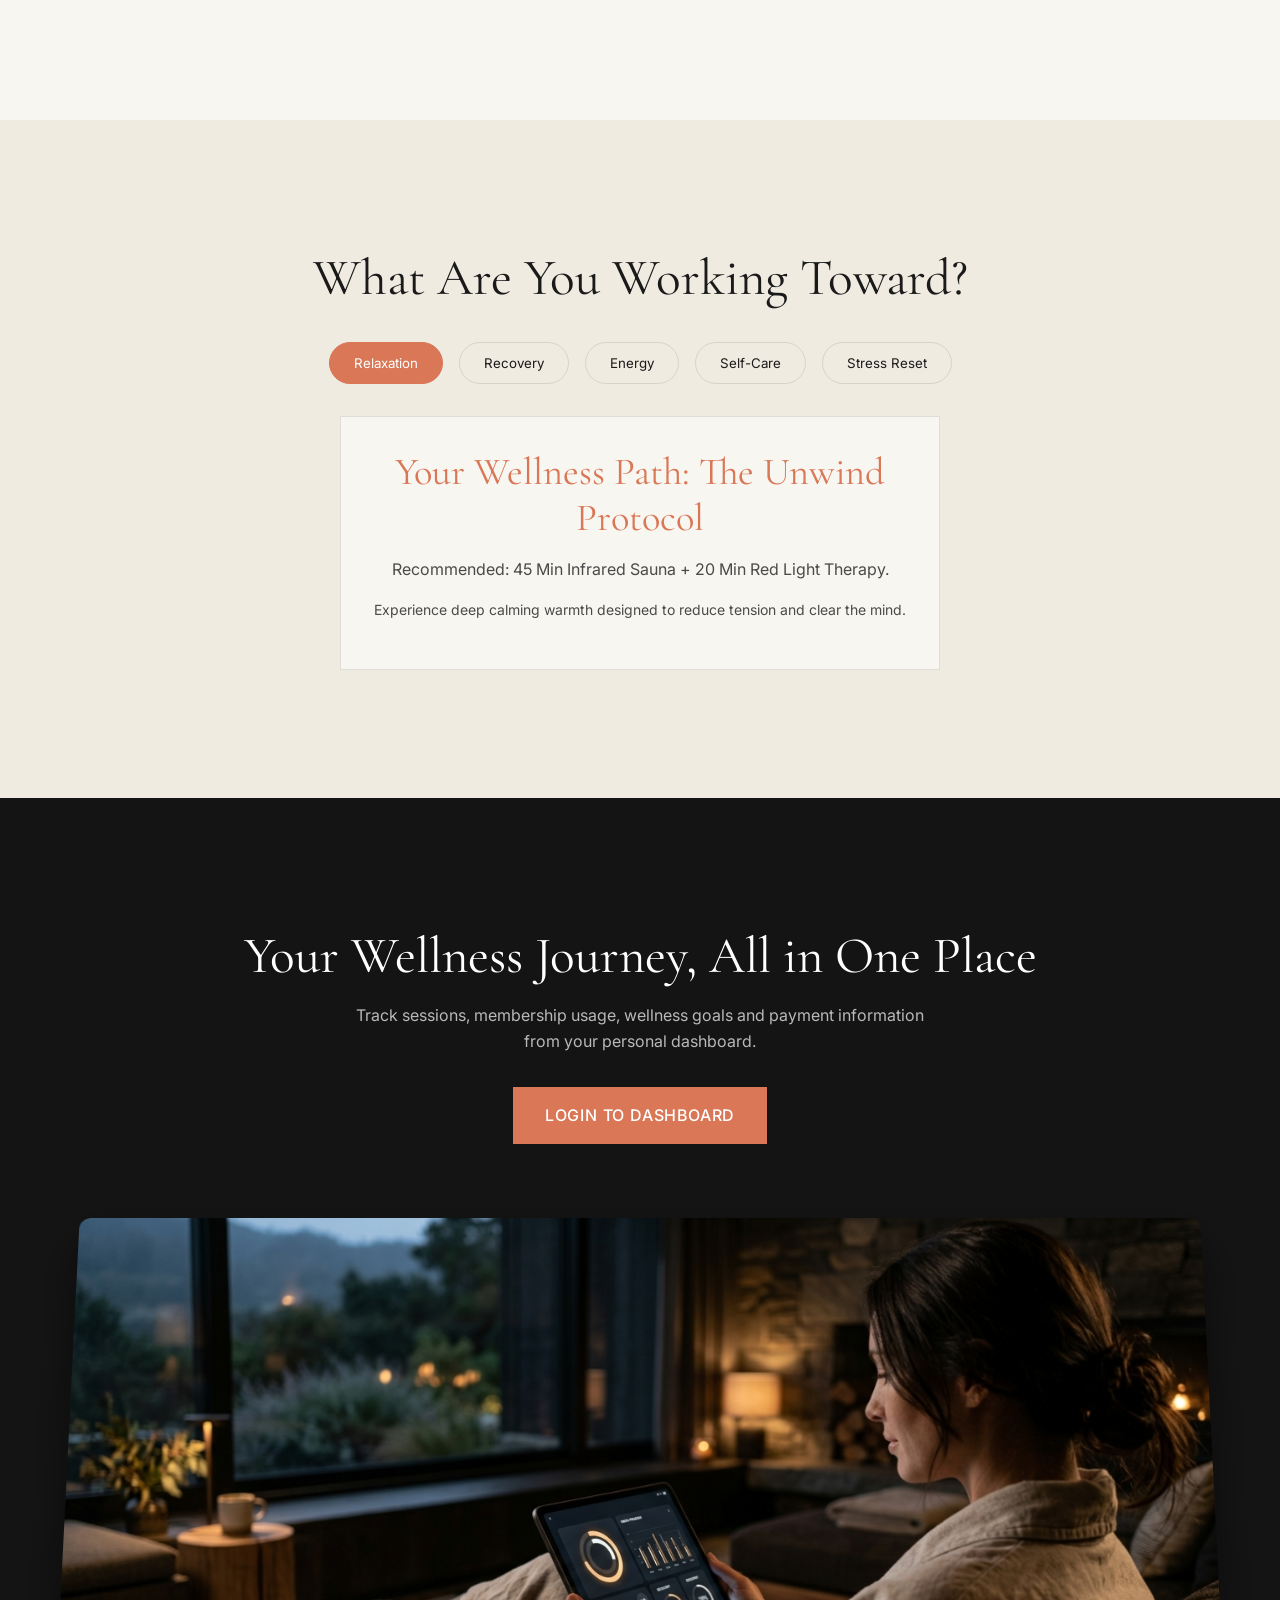
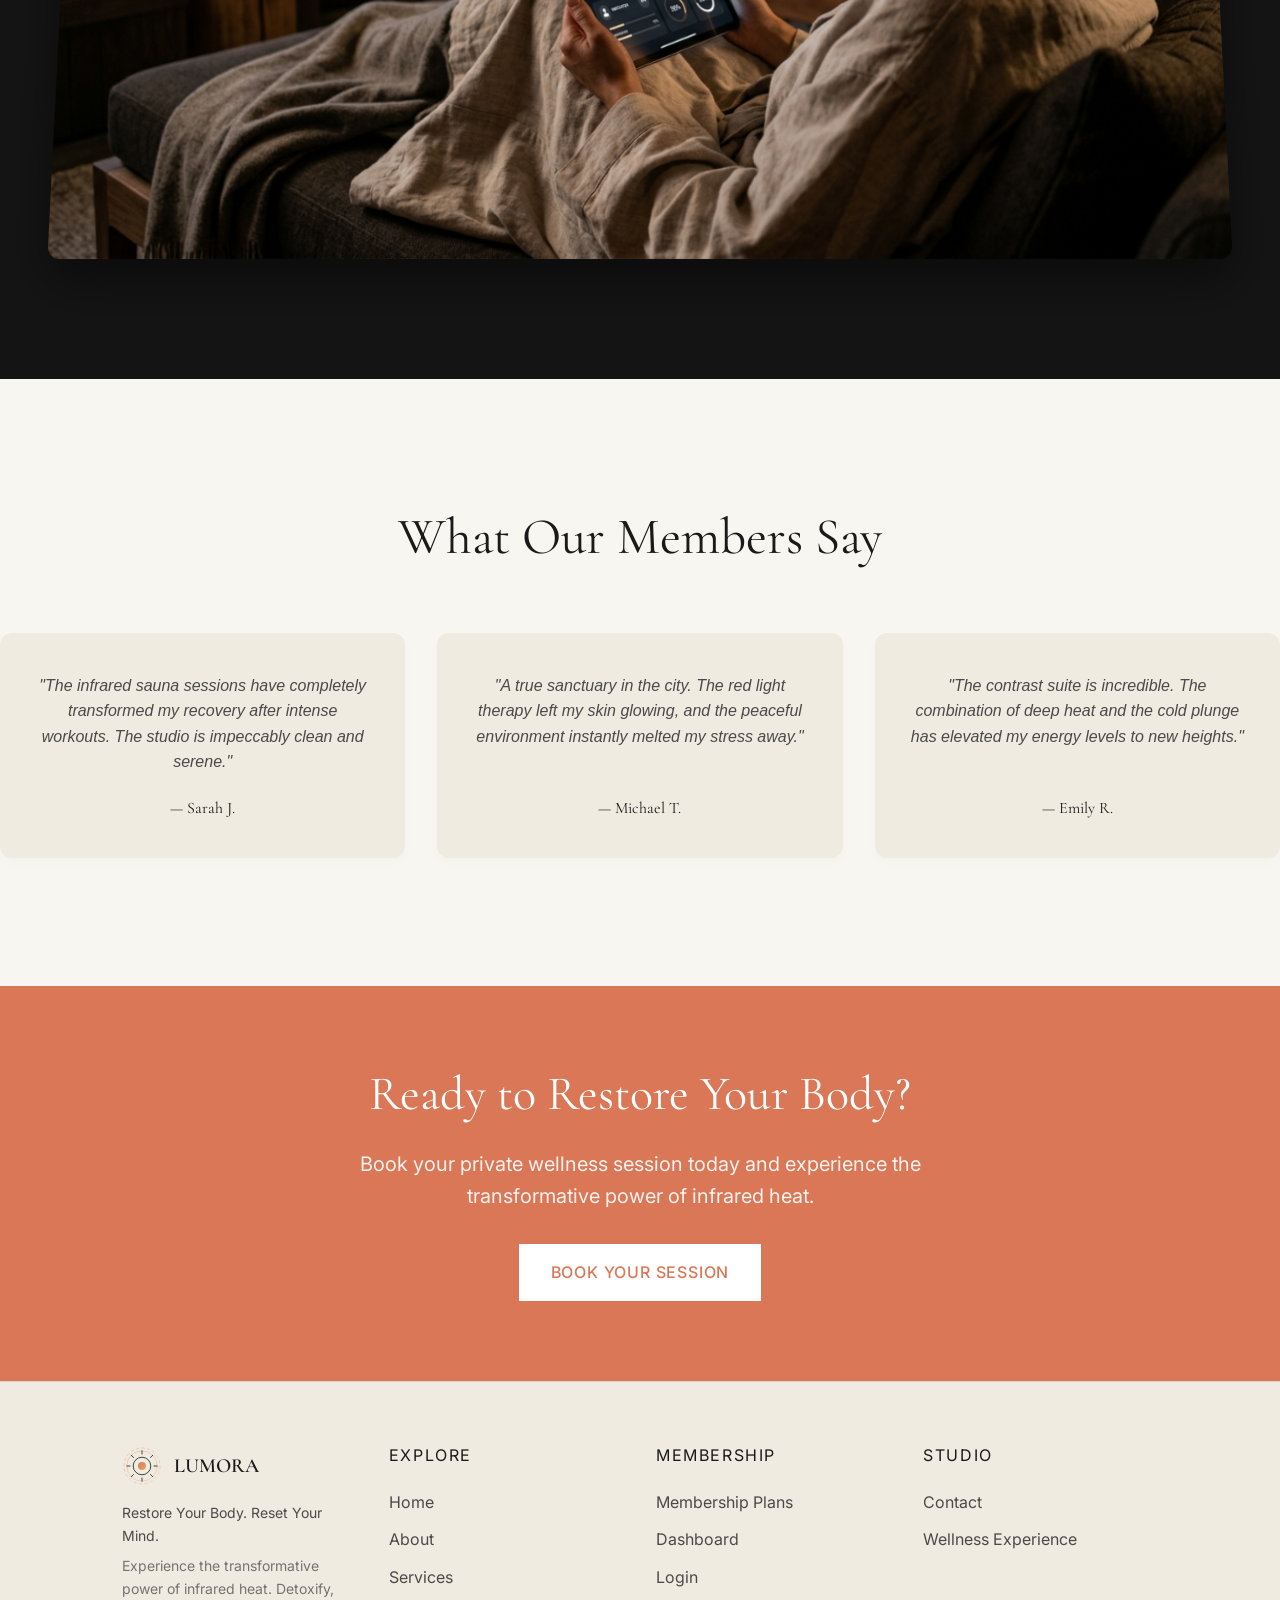
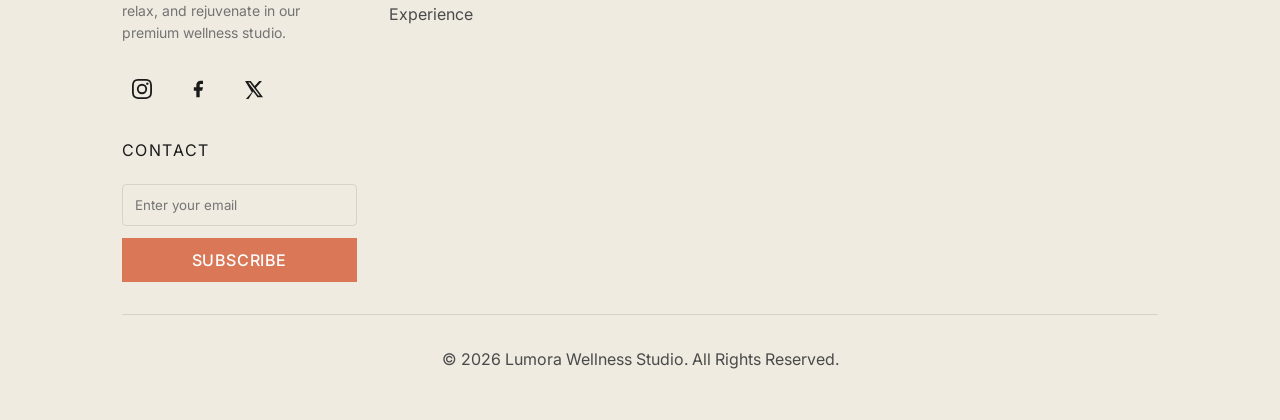
==== commit c60249de: "sixth commit" ====
--- a/index.html
+++ b/index.html
@@ -1,13 +1,15 @@
 <!DOCTYPE html>
 <html lang="en" data-theme="light" dir="ltr">
+
 <head>
   <meta charset="UTF-8">
   <meta name="viewport" content="width=device-width, initial-scale=1.0">
   <title>LUMORA WELLNESS | Infrared Sauna & Detox Wellness Studio</title>
-  <meta name="description" content="Restore Your Body. Reset Your Mind. A premium infrared sauna and detox wellness studio.">
+  <meta name="description"
+    content="Restore Your Body. Reset Your Mind. A premium infrared sauna and detox wellness studio.">
   <link rel="icon" type="image/svg+xml" href="favicon-dark.svg">
   <link rel="stylesheet" href="assets/css/style.css">
-  
+
   <style>
     /* Specific Home Page Styles */
     .hero-section {
@@ -18,18 +20,27 @@
       justify-content: center;
       overflow: hidden;
     }
+
     .hero-bg {
       position: absolute;
-      top: 0; left: 0; width: 100%; height: 100%;
+      top: 0;
+      left: 0;
+      width: 100%;
+      height: 100%;
       object-fit: cover;
       z-index: -2;
     }
+
     .hero-overlay {
       position: absolute;
-      top: 0; left: 0; width: 100%; height: 100%;
-      background: linear-gradient(to top, rgba(0,0,0,0.8), rgba(0,0,0,0.2));
+      top: 0;
+      left: 0;
+      width: 100%;
+      height: 100%;
+      background: linear-gradient(to top, rgba(0, 0, 0, 0.8), rgba(0, 0, 0, 0.2));
       z-index: -1;
     }
+
     .hero-content {
       color: #fff;
       text-align: center;
@@ -37,6 +48,7 @@
       padding: 0 5%;
       z-index: 1;
     }
+
     .hero-eyebrow {
       font-family: var(--font-body);
       text-transform: uppercase;
@@ -44,24 +56,28 @@
       font-size: 0.875rem;
       margin-bottom: 1.5rem;
       color: #ffffff;
-      text-shadow: 0 2px 8px rgba(0,0,0,0.8);
-    }
+      text-shadow: 0 2px 8px rgba(0, 0, 0, 0.8);
+    }
+
     .hero-title {
       font-size: clamp(3rem, 6vw, 5rem);
       margin-bottom: 1.5rem;
       color: #ffffff;
-      text-shadow: 0 4px 20px rgba(0,0,0,0.8);
-    }
+      text-shadow: 0 4px 20px rgba(0, 0, 0, 0.8);
+    }
+
     .hero-text {
       font-size: clamp(1.1rem, 1.5vw, 1.25rem);
       margin-bottom: 2.5rem;
-      color: rgba(255,255,255,0.9);
-    }
+      color: rgba(255, 255, 255, 0.9);
+    }
+
     .hero-actions {
       display: flex;
       gap: 1rem;
       justify-content: center;
     }
+
     .hero-actions .btn-outline:hover {
       background-color: #fff !important;
       color: #000 !important;
@@ -74,6 +90,7 @@
       gap: var(--spacing-md);
       margin-top: var(--spacing-lg);
     }
+
     .benefit-card {
       position: relative;
       overflow: hidden;
@@ -83,48 +100,87 @@
       align-items: flex-end;
       padding: var(--spacing-md);
     }
+
     .benefit-card img {
-      position: absolute; top: 0; left: 0; width: 100%; height: 100%; z-index: -1;
+      position: absolute;
+      top: 0;
+      left: 0;
+      width: 100%;
+      height: 100%;
+      z-index: -1;
       transition: transform var(--transition-slow);
     }
-    .benefit-card:hover img { transform: scale(1.05); }
+
+    .benefit-card:hover img {
+      transform: scale(1.05);
+    }
+
     .benefit-card .overlay {
-      position: absolute; top: 0; left: 0; width: 100%; height: 100%; z-index: -1;
-      background: linear-gradient(to top, rgba(20,20,20,0.9), transparent);
-    }
+      position: absolute;
+      top: 0;
+      left: 0;
+      width: 100%;
+      height: 100%;
+      z-index: -1;
+      background: linear-gradient(to top, rgba(20, 20, 20, 0.9), transparent);
+    }
+
     .benefit-content {
       color: #fff;
       z-index: 1;
     }
-    .benefit-content h3 { color: #fff; margin-bottom: 0.5rem; }
-    .benefit-content p { color: rgba(255,255,255,0.8); }
+
+    .benefit-content h3 {
+      color: #fff;
+      margin-bottom: 0.5rem;
+    }
+
+    .benefit-content p {
+      color: rgba(255, 255, 255, 0.8);
+    }
 
     /* Signature Services - Layered Layout */
-    .services-wrapper { margin-top: var(--spacing-lg); }
+    .services-wrapper {
+      margin-top: var(--spacing-lg);
+    }
+
     .service-row {
       display: flex;
       align-items: center;
       gap: var(--spacing-lg);
       margin-bottom: var(--spacing-lg);
     }
-    .service-row:nth-child(even) { flex-direction: row-reverse; }
+
+    .service-row:nth-child(even) {
+      flex-direction: row-reverse;
+    }
+
     .service-img-wrapper {
       flex: 1;
       position: relative;
     }
+
     .service-img-wrapper::after {
       content: '';
-      position: absolute; top: 20px; left: -20px; right: 20px; bottom: -20px;
+      position: absolute;
+      top: 20px;
+      left: -20px;
+      right: 20px;
+      bottom: -20px;
       border: 1px solid var(--accent);
       z-index: -1;
     }
+
     .service-row:nth-child(even) .service-img-wrapper::after {
-      left: 20px; right: -20px;
-    }
+      left: 20px;
+      right: -20px;
+    }
+
     .service-content {
       flex: 1;
       padding: var(--spacing-md);
     }
+
     .service-number {
       font-family: var(--font-heading);
       font-size: 3rem;
@@ -141,26 +197,44 @@
       margin: var(--spacing-lg) auto 0;
       padding-left: 50px;
     }
+
     .timeline::before {
       content: '';
-      position: absolute; top: 0; left: 15px; width: 1px; height: 100%;
+      position: absolute;
+      top: 0;
+      left: 15px;
+      width: 1px;
+      height: 100%;
       background: var(--border);
     }
+
     .timeline-item {
       position: relative;
       margin-bottom: var(--spacing-lg);
     }
+
     .timeline-item::before {
       content: '';
-      position: absolute; top: 5px; left: -40px; width: 10px; height: 10px;
+      position: absolute;
+      top: 5px;
+      left: -40px;
+      width: 10px;
+      height: 10px;
       border-radius: 50%;
       background: var(--accent);
       box-shadow: 0 0 10px var(--accent);
     }
-    .timeline-item h3 { font-size: 1.5rem; margin-bottom: 0.5rem; }
+
+    .timeline-item h3 {
+      font-size: 1.5rem;
+      margin-bottom: 0.5rem;
+    }
 
     /* Wellness Goals - Interactive */
-    .goals-section { background-color: var(--bg-secondary); }
+    .goals-section {
+      background-color: var(--bg-secondary);
+    }
+
     .goals-container {
       display: flex;
       flex-wrap: wrap;
@@ -168,6 +242,7 @@
       justify-content: center;
       margin: var(--spacing-md) 0;
     }
+
     .goal-btn {
       padding: 0.75rem 1.5rem;
       border: 1px solid var(--border);
@@ -178,11 +253,14 @@
       transition: all var(--transition-fast);
       font-family: var(--font-body);
     }
-    .goal-btn:hover, .goal-btn.active {
+
+    .goal-btn:hover,
+    .goal-btn.active {
       background: var(--accent);
       color: #fff;
       border-color: var(--accent);
     }
+
     .goal-result {
       max-width: 600px;
       margin: 0 auto;
@@ -193,81 +271,114 @@
       opacity: 0;
       transition: opacity var(--transition-normal);
     }
-    .goal-result.show { opacity: 1; }
+
+    .goal-result.show {
+      opacity: 1;
+    }
 
     /* Member Access */
     .member-access {
-      background-color: #141414; /* Deep charcoal */
+      background-color: #141414;
+      /* Deep charcoal */
       color: #fff;
       position: relative;
       overflow: hidden;
     }
-    .member-access h2 { color: #fff; }
-    .member-access p { color: rgba(255,255,255,0.7); }
+
+    .member-access h2 {
+      color: #fff;
+    }
+
+    .member-access p {
+      color: rgba(255, 255, 255, 0.7);
+    }
+
     .member-preview {
       margin-top: var(--spacing-lg);
       position: relative;
       perspective: 1000px;
     }
+
     .member-preview img {
       border-radius: var(--radius-md);
-      box-shadow: 0 20px 50px rgba(0,0,0,0.5);
+      box-shadow: 0 20px 50px rgba(0, 0, 0, 0.5);
       transform: rotateX(5deg);
       transition: transform var(--transition-slow);
     }
+
     .member-preview:hover img {
       transform: rotateX(0deg);
     }
 
     @media (max-width: 768px) {
-      .hero-actions { flex-direction: column; align-items: center; }
-      .hero-actions .btn { width: 100%; max-width: 350px; }
-      .benefits-grid { grid-template-columns: 1fr; gap: 1rem; }
-      .service-row { flex-direction: column !important; }
-    }
+      .hero-actions {
+        flex-direction: column;
+        align-items: center;
+      }
+
+      .hero-actions .btn {
+        width: 100%;
+        max-width: 350px;
+      }
+
+      .benefits-grid {
+        grid-template-columns: 1fr;
+        gap: 1rem;
+      }
+
+      .service-row {
+        flex-direction: column !important;
+      }
+    }
+
     @media (max-width: 575px) {
-      .benefits-grid { grid-template-columns: 1fr; }
+      .benefits-grid {
+        grid-template-columns: 1fr;
+      }
     }
   </style>
 </head>
+
 <body>
 
   <!-- Global Navbar -->
   <nav class="navbar">
     <a href="index.html" class="nav-brand" style="text-decoration: none; color: inherit;">
-      <svg xmlns="http://www.w3.org/2000/svg" width="40" height="40" viewBox="0 0 100 100" >
-  <defs>
-    <linearGradient id="warmGradient" x1="0%" y1="0%" x2="100%" y2="100%">
-      <stop offset="0%" stop-color="#D97757" /> <!-- Copper / Terracotta -->
-      <stop offset="100%" stop-color="#E2A869" /> <!-- Amber -->
-    </linearGradient>
-  </defs>
-  
-  <!-- Outer Energy Rings -->
-  <circle cx="50" cy="50" r="45" fill="none" stroke="url(#warmGradient)" stroke-width="1.5" stroke-dasharray="8 6" opacity="0.6"/>
-  <circle cx="50" cy="50" r="38" fill="none" stroke="url(#warmGradient)" stroke-width="1" opacity="0.8"/>
-  
-  <!-- Core Sun/Infrared Element -->
-  <circle cx="50" cy="50" r="22" fill="none" stroke="currentColor" stroke-width="2"/>
-  
-  <!-- Minimalist Geometric Rays -->
-  <g stroke="currentColor" stroke-width="2" stroke-linecap="round">
-    <line x1="50" y1="12" x2="50" y2="20" />
-    <line x1="50" y1="80" x2="50" y2="88" />
-    <line x1="12" y1="50" x2="20" y2="50" />
-    <line x1="80" y1="50" x2="88" y2="50" />
-    
-    <line x1="23.1" y1="23.1" x2="28.8" y2="28.8" />
-    <line x1="71.2" y1="71.2" x2="76.9" y2="76.9" />
-    <line x1="23.1" y1="76.9" x2="28.8" y2="71.2" />
-    <line x1="71.2" y1="28.8" x2="76.9" y2="23.1" />
-  </g>
-
-  <!-- Central Glow / Inner Circle -->
-  <circle cx="50" cy="50" r="10" fill="url(#warmGradient)"/>
-</svg>
-
-      <span style="font-family: var(--font-heading); font-size: 1.25rem; letter-spacing: 0.1em; font-weight: 600;">LUMORA</span>
+      <svg xmlns="http://www.w3.org/2000/svg" width="40" height="40" viewBox="0 0 100 100">
+        <defs>
+          <linearGradient id="warmGradient" x1="0%" y1="0%" x2="100%" y2="100%">
+            <stop offset="0%" stop-color="#D97757" /> <!-- Copper / Terracotta -->
+            <stop offset="100%" stop-color="#E2A869" /> <!-- Amber -->
+          </linearGradient>
+        </defs>
+
+        <!-- Outer Energy Rings -->
+        <circle cx="50" cy="50" r="45" fill="none" stroke="url(#warmGradient)" stroke-width="1.5" stroke-dasharray="8 6"
+          opacity="0.6" />
+        <circle cx="50" cy="50" r="38" fill="none" stroke="url(#warmGradient)" stroke-width="1" opacity="0.8" />
+
+        <!-- Core Sun/Infrared Element -->
+        <circle cx="50" cy="50" r="22" fill="none" stroke="currentColor" stroke-width="2" />
+
+        <!-- Minimalist Geometric Rays -->
+        <g stroke="currentColor" stroke-width="2" stroke-linecap="round">
+          <line x1="50" y1="12" x2="50" y2="20" />
+          <line x1="50" y1="80" x2="50" y2="88" />
+          <line x1="12" y1="50" x2="20" y2="50" />
+          <line x1="80" y1="50" x2="88" y2="50" />
+
+          <line x1="23.1" y1="23.1" x2="28.8" y2="28.8" />
+          <line x1="71.2" y1="71.2" x2="76.9" y2="76.9" />
+          <line x1="23.1" y1="76.9" x2="28.8" y2="71.2" />
+          <line x1="71.2" y1="28.8" x2="76.9" y2="23.1" />
+        </g>
+
+        <!-- Central Glow / Inner Circle -->
+        <circle cx="50" cy="50" r="10" fill="url(#warmGradient)" />
+      </svg>
+
+      <span
+        style="font-family: var(--font-heading); font-size: 1.25rem; letter-spacing: 0.1em; font-weight: 600;">LUMORA</span>
     </a>
     <ul class="nav-links">
       <li><a href="index.html" class="active">Home</a></li>
@@ -281,10 +392,26 @@
     </ul>
     <div class="nav-actions">
       <button class="icon-btn theme-toggle" aria-label="Toggle Theme">
-        <svg viewBox="0 0 24 24" width="20" height="20" stroke="currentColor" stroke-width="2" fill="none"><circle cx="12" cy="12" r="5"></circle><line x1="12" y1="1" x2="12" y2="3"></line><line x1="12" y1="21" x2="12" y2="23"></line><line x1="4.22" y1="4.22" x2="5.64" y2="5.64"></line><line x1="18.36" y1="18.36" x2="19.78" y2="19.78"></line><line x1="1" y1="12" x2="3" y2="12"></line><line x1="21" y1="12" x2="23" y2="12"></line><line x1="4.22" y1="19.78" x2="5.64" y2="18.36"></line><line x1="18.36" y1="5.64" x2="19.78" y2="4.22"></line></svg>
+        <svg viewBox="0 0 24 24" width="20" height="20" stroke="currentColor" stroke-width="2" fill="none">
+          <circle cx="12" cy="12" r="5"></circle>
+          <line x1="12" y1="1" x2="12" y2="3"></line>
+          <line x1="12" y1="21" x2="12" y2="23"></line>
+          <line x1="4.22" y1="4.22" x2="5.64" y2="5.64"></line>
+          <line x1="18.36" y1="18.36" x2="19.78" y2="19.78"></line>
+          <line x1="1" y1="12" x2="3" y2="12"></line>
+          <line x1="21" y1="12" x2="23" y2="12"></line>
+          <line x1="4.22" y1="19.78" x2="5.64" y2="18.36"></line>
+          <line x1="18.36" y1="5.64" x2="19.78" y2="4.22"></line>
+        </svg>
       </button>
       <button class="icon-btn rtl-toggle" aria-label="Toggle RTL">
-        <svg viewBox="0 0 24 24" width="20" height="20" stroke="currentColor" stroke-width="2" fill="none" stroke-linecap="round" stroke-linejoin="round"><path d="M17 3l4 4-4 4"/><path d="M3 7h18"/><path d="M7 21l-4-4 4-4"/><path d="M21 17H3"/></svg>
+        <svg viewBox="0 0 24 24" width="20" height="20" stroke="currentColor" stroke-width="2" fill="none"
+          stroke-linecap="round" stroke-linejoin="round">
+          <path d="M17 3l4 4-4 4" />
+          <path d="M3 7h18" />
+          <path d="M7 21l-4-4 4-4" />
+          <path d="M21 17H3" />
+        </svg>
       </button>
       <a href="login.html" class="btn btn-outline">Login</a>
       <div class="hamburger">
@@ -309,10 +436,26 @@
 
     <div class="mobile-actions">
       <button class="icon-btn theme-toggle" aria-label="Toggle Theme">
-        <svg viewBox="0 0 24 24" width="20" height="20" stroke="currentColor" stroke-width="2" fill="none"><circle cx="12" cy="12" r="5"></circle><line x1="12" y1="1" x2="12" y2="3"></line><line x1="12" y1="21" x2="12" y2="23"></line><line x1="4.22" y1="4.22" x2="5.64" y2="5.64"></line><line x1="18.36" y1="18.36" x2="19.78" y2="19.78"></line><line x1="1" y1="12" x2="3" y2="12"></line><line x1="21" y1="12" x2="23" y2="12"></line><line x1="4.22" y1="19.78" x2="5.64" y2="18.36"></line><line x1="18.36" y1="5.64" x2="19.78" y2="4.22"></line></svg>
+        <svg viewBox="0 0 24 24" width="20" height="20" stroke="currentColor" stroke-width="2" fill="none">
+          <circle cx="12" cy="12" r="5"></circle>
+          <line x1="12" y1="1" x2="12" y2="3"></line>
+          <line x1="12" y1="21" x2="12" y2="23"></line>
+          <line x1="4.22" y1="4.22" x2="5.64" y2="5.64"></line>
+          <line x1="18.36" y1="18.36" x2="19.78" y2="19.78"></line>
+          <line x1="1" y1="12" x2="3" y2="12"></line>
+          <line x1="21" y1="12" x2="23" y2="12"></line>
+          <line x1="4.22" y1="19.78" x2="5.64" y2="18.36"></line>
+          <line x1="18.36" y1="5.64" x2="19.78" y2="4.22"></line>
+        </svg>
       </button>
       <button class="icon-btn rtl-toggle" aria-label="Toggle RTL">
-        <svg viewBox="0 0 24 24" width="20" height="20" stroke="currentColor" stroke-width="2" fill="none" stroke-linecap="round" stroke-linejoin="round"><path d="M17 3l4 4-4 4"/><path d="M3 7h18"/><path d="M7 21l-4-4 4-4"/><path d="M21 17H3"/></svg>
+        <svg viewBox="0 0 24 24" width="20" height="20" stroke="currentColor" stroke-width="2" fill="none"
+          stroke-linecap="round" stroke-linejoin="round">
+          <path d="M17 3l4 4-4 4" />
+          <path d="M3 7h18" />
+          <path d="M7 21l-4-4 4-4" />
+          <path d="M21 17H3" />
+        </svg>
       </button>
     </div>
     <div class="mobile-cta">
@@ -326,14 +469,18 @@
       <img src="assets/images/generated/home_hero_sauna.jpg" alt="Luxury Infrared Sauna" class="hero-bg">
       <div class="hero-overlay"></div>
       <div class="heat-wave"></div>
-      
+
       <div class="hero-content fade-up">
         <div class="hero-eyebrow">Infrared Wellness Studio</div>
         <h1 class="hero-title">Restore Your Body.<br>Reset Your Mind.</h1>
-        <p class="hero-text">A modern wellness experience designed around warmth, recovery, relaxation and personalized self-care.</p>
+        <p class="hero-text">A modern wellness experience designed around warmth, recovery, relaxation and personalized
+          self-care.</p>
         <div class="hero-actions">
-          <a href="contact.html" class="btn btn-primary" style="min-width: 240px; text-align: center; box-sizing: border-box; white-space: nowrap;">Book Session</a>
-          <a href="services.html" class="btn btn-outline" style="color: #fff; border-color: #fff; min-width: 240px; text-align: center; box-sizing: border-box; white-space: nowrap;">Explore Services</a>
+          <a href="contact.html" class="btn btn-primary"
+            style="min-width: 240px; text-align: center; box-sizing: border-box; white-space: nowrap;">Book Session</a>
+          <a href="services.html" class="btn btn-outline"
+            style="color: #fff; border-color: #fff; min-width: 240px; text-align: center; box-sizing: border-box; white-space: nowrap;">Explore
+            Services</a>
         </div>
       </div>
     </section>
@@ -343,7 +490,7 @@
       <div class="text-center fade-up">
         <h2>Wellness, Powered by Warmth</h2>
       </div>
-      
+
       <div class="benefits-grid">
         <div class="benefit-card fade-up">
           <img src="assets/images/generated/home_benefit_relax.jpg" alt="Relaxation" loading="lazy">
@@ -353,7 +500,7 @@
             <p>Create a calm environment designed for deep relaxation.</p>
           </div>
         </div>
-        
+
         <div class="benefit-card fade-up">
           <img src="assets/images/generated/home_benefit_recover.jpg" alt="Recovery" loading="lazy">
           <div class="overlay"></div>
@@ -362,7 +509,7 @@
             <p>A restorative wellness experience after active days.</p>
           </div>
         </div>
-        
+
         <div class="benefit-card fade-up">
           <img src="assets/images/generated/home_benefit_circulate.jpg" alt="Circulation" loading="lazy">
           <div class="overlay"></div>
@@ -371,7 +518,7 @@
             <p>Gentle infrared warmth creates a deeply warming experience.</p>
           </div>
         </div>
-        
+
         <div class="benefit-card fade-up">
           <img src="assets/images/generated/home_benefit_mindful.jpg" alt="Mindful Reset" loading="lazy">
           <div class="overlay"></div>
@@ -388,7 +535,7 @@
       <div class="text-center fade-up" style="margin-bottom: var(--spacing-lg);">
         <h2>Signature Services</h2>
       </div>
-      
+
       <div class="services-wrapper">
         <div class="service-row fade-up">
           <div class="service-img-wrapper">
@@ -471,11 +618,12 @@
           <button class="goal-btn" data-goal="Self-Care">Self-Care</button>
           <button class="goal-btn" data-goal="Stress Reset">Stress Reset</button>
         </div>
-        
+
         <div class="goal-result show" id="goal-result">
           <h3 class="accent-text">Your Wellness Path: The Unwind Protocol</h3>
           <p>Recommended: 45 Min Infrared Sauna + 20 Min Red Light Therapy.</p>
-          <p style="font-size: 0.875rem; margin-top: 1rem;">Experience deep calming warmth designed to reduce tension and clear the mind.</p>
+          <p style="font-size: 0.875rem; margin-top: 1rem;">Experience deep calming warmth designed to reduce tension
+            and clear the mind.</p>
         </div>
       </div>
     </section>
@@ -484,9 +632,10 @@
     <section class="section-padding member-access">
       <div class="container fade-up text-center">
         <h2>Your Wellness Journey, All in One Place</h2>
-        <p style="max-width: 600px; margin: 0 auto 2rem;">Track sessions, membership usage, wellness goals and payment information from your personal dashboard.</p>
+        <p style="max-width: 600px; margin: 0 auto 2rem;">Track sessions, membership usage, wellness goals and payment
+          information from your personal dashboard.</p>
         <a href="login.html" class="btn btn-primary">Login to Dashboard</a>
-        
+
         <div class="member-preview fade-up">
           <img src="assets/images/generated/home_dashboard_preview.jpg" alt="Member Dashboard Preview" loading="lazy">
         </div>
@@ -498,16 +647,19 @@
       <div class="text-center fade-up" style="margin-bottom: var(--spacing-lg);">
         <h2>What Our Members Say</h2>
       </div>
-      <div style="display: grid; grid-template-columns: repeat(auto-fit, minmax(300px, 1fr)); gap: 2rem;">
-        <div class="fade-up" style="background: var(--bg-secondary); padding: 2.5rem 2rem; border-radius: var(--radius-md); text-align: center; box-shadow: 0 4px 10px rgba(0,0,0,0.02);">
+      <div style="display: grid; grid-template-columns: repeat(auto-fit, minmax(300px, 1fr)); gap: 2rem; align-items: stretch;">
+        <div class="fade-up"
+          style="background: var(--bg-secondary); padding: 2.5rem 2rem; border-radius: var(--radius-md); text-align: center; box-shadow: 0 4px 10px rgba(0,0,0,0.02); display: flex; flex-direction: column; justify-content: space-between;">
           <p style="font-style: italic; margin-bottom: 1.5rem; color: var(--text-secondary); line-height: 1.6;">"The infrared sauna sessions have completely transformed my recovery after intense workouts. The studio is impeccably clean and serene."</p>
           <h4 style="font-family: var(--font-heading); color: var(--text-primary); margin: 0;">— Sarah J.</h4>
         </div>
-        <div class="fade-up" style="background: var(--bg-secondary); padding: 2.5rem 2rem; border-radius: var(--radius-md); text-align: center; box-shadow: 0 4px 10px rgba(0,0,0,0.02);">
+        <div class="fade-up"
+          style="background: var(--bg-secondary); padding: 2.5rem 2rem; border-radius: var(--radius-md); text-align: center; box-shadow: 0 4px 10px rgba(0,0,0,0.02); display: flex; flex-direction: column; justify-content: space-between;">
           <p style="font-style: italic; margin-bottom: 1.5rem; color: var(--text-secondary); line-height: 1.6;">"A true sanctuary in the city. The red light therapy left my skin glowing, and the peaceful environment instantly melted my stress away."</p>
           <h4 style="font-family: var(--font-heading); color: var(--text-primary); margin: 0;">— Michael T.</h4>
         </div>
-        <div class="fade-up" style="background: var(--bg-secondary); padding: 2.5rem 2rem; border-radius: var(--radius-md); text-align: center; box-shadow: 0 4px 10px rgba(0,0,0,0.02);">
+        <div class="fade-up"
+          style="background: var(--bg-secondary); padding: 2.5rem 2rem; border-radius: var(--radius-md); text-align: center; box-shadow: 0 4px 10px rgba(0,0,0,0.02); display: flex; flex-direction: column; justify-content: space-between;">
           <p style="font-style: italic; margin-bottom: 1.5rem; color: var(--text-secondary); line-height: 1.6;">"The contrast suite is incredible. The combination of deep heat and the cold plunge has elevated my energy levels to new heights."</p>
           <h4 style="font-family: var(--font-heading); color: var(--text-primary); margin: 0;">— Emily R.</h4>
         </div>
@@ -518,7 +670,9 @@
     <section style="background-color: var(--accent); color: #fff; padding: 5rem 5%; text-align: center;">
       <div class="container fade-up">
         <h2 style="color: #fff; font-size: 3rem; margin-bottom: 1.5rem;">Ready to Restore Your Body?</h2>
-        <p style="color: rgba(255,255,255,0.9); font-size: 1.25rem; margin-bottom: 2rem; max-width: 600px; margin-left: auto; margin-right: auto;">Book your private wellness session today and experience the transformative power of infrared heat.</p>
+        <p
+          style="color: rgba(255,255,255,0.9); font-size: 1.25rem; margin-bottom: 2rem; max-width: 600px; margin-left: auto; margin-right: auto;">
+          Book your private wellness session today and experience the transformative power of infrared heat.</p>
         <a href="contact.html" class="btn" style="background-color: #fff; color: var(--accent);">Book Your Session</a>
       </div>
     </section>
@@ -529,49 +683,60 @@
     <div class="container">
       <div class="footer-grid">
         <div class="footer-col">
-          <a href="index.html" style="display: flex; align-items: center; gap: 0.75rem; margin-bottom: 1rem; text-decoration: none; color: inherit;">
-            <svg xmlns="http://www.w3.org/2000/svg" width="40" height="40" viewBox="0 0 100 100" >
-  <defs>
-    <linearGradient id="warmGradient" x1="0%" y1="0%" x2="100%" y2="100%">
-      <stop offset="0%" stop-color="#D97757" /> <!-- Copper / Terracotta -->
-      <stop offset="100%" stop-color="#E2A869" /> <!-- Amber -->
-    </linearGradient>
-  </defs>
-  
-  <!-- Outer Energy Rings -->
-  <circle cx="50" cy="50" r="45" fill="none" stroke="url(#warmGradient)" stroke-width="1.5" stroke-dasharray="8 6" opacity="0.6"/>
-  <circle cx="50" cy="50" r="38" fill="none" stroke="url(#warmGradient)" stroke-width="1" opacity="0.8"/>
-  
-  <!-- Core Sun/Infrared Element -->
-  <circle cx="50" cy="50" r="22" fill="none" stroke="currentColor" stroke-width="2"/>
-  
-  <!-- Minimalist Geometric Rays -->
-  <g stroke="currentColor" stroke-width="2" stroke-linecap="round">
-    <line x1="50" y1="12" x2="50" y2="20" />
-    <line x1="50" y1="80" x2="50" y2="88" />
-    <line x1="12" y1="50" x2="20" y2="50" />
-    <line x1="80" y1="50" x2="88" y2="50" />
-    
-    <line x1="23.1" y1="23.1" x2="28.8" y2="28.8" />
-    <line x1="71.2" y1="71.2" x2="76.9" y2="76.9" />
-    <line x1="23.1" y1="76.9" x2="28.8" y2="71.2" />
-    <line x1="71.2" y1="28.8" x2="76.9" y2="23.1" />
-  </g>
-
-  <!-- Central Glow / Inner Circle -->
-  <circle cx="50" cy="50" r="10" fill="url(#warmGradient)"/>
-</svg>
+          <a href="index.html"
+            style="display: flex; align-items: center; gap: 0.75rem; margin-bottom: 1rem; text-decoration: none; color: inherit;">
+            <svg xmlns="http://www.w3.org/2000/svg" width="40" height="40" viewBox="0 0 100 100">
+              <defs>
+                <linearGradient id="warmGradient" x1="0%" y1="0%" x2="100%" y2="100%">
+                  <stop offset="0%" stop-color="#D97757" /> <!-- Copper / Terracotta -->
+                  <stop offset="100%" stop-color="#E2A869" /> <!-- Amber -->
+                </linearGradient>
+              </defs>
+
+              <!-- Outer Energy Rings -->
+              <circle cx="50" cy="50" r="45" fill="none" stroke="url(#warmGradient)" stroke-width="1.5"
+                stroke-dasharray="8 6" opacity="0.6" />
+              <circle cx="50" cy="50" r="38" fill="none" stroke="url(#warmGradient)" stroke-width="1" opacity="0.8" />
+
+              <!-- Core Sun/Infrared Element -->
+              <circle cx="50" cy="50" r="22" fill="none" stroke="currentColor" stroke-width="2" />
+
+              <!-- Minimalist Geometric Rays -->
+              <g stroke="currentColor" stroke-width="2" stroke-linecap="round">
+                <line x1="50" y1="12" x2="50" y2="20" />
+                <line x1="50" y1="80" x2="50" y2="88" />
+                <line x1="12" y1="50" x2="20" y2="50" />
+                <line x1="80" y1="50" x2="88" y2="50" />
+
+                <line x1="23.1" y1="23.1" x2="28.8" y2="28.8" />
+                <line x1="71.2" y1="71.2" x2="76.9" y2="76.9" />
+                <line x1="23.1" y1="76.9" x2="28.8" y2="71.2" />
+                <line x1="71.2" y1="28.8" x2="76.9" y2="23.1" />
+              </g>
+
+              <!-- Central Glow / Inner Circle -->
+              <circle cx="50" cy="50" r="10" fill="url(#warmGradient)" />
+            </svg>
 
             <span style="font-family: var(--font-heading); font-size: 1.25rem; font-weight: 600;">LUMORA</span>
           </a>
           <p style="font-size: 0.875rem; margin-bottom: 0.5rem;">Restore Your Body. Reset Your Mind.</p>
           <p style="font-size: 0.875rem; margin-bottom: 1.5rem; line-height: 1.6; color: var(--text-muted);">
-            Experience the transformative power of infrared heat. Detoxify, relax, and rejuvenate in our premium wellness studio.
+            Experience the transformative power of infrared heat. Detoxify, relax, and rejuvenate in our premium
+            wellness studio.
           </p>
           <div class="social-links">
-            <a href="#" aria-label="Instagram"><svg viewBox="0 0 24 24"><path d="M12 2.163c3.204 0 3.584.012 4.85.07 3.252.148 4.771 1.691 4.919 4.919.058 1.265.069 1.645.069 4.849 0 3.205-.012 3.584-.069 4.849-.149 3.225-1.664 4.771-4.919 4.919-1.266.058-1.644.07-4.85.07-3.204 0-3.584-.012-4.849-.07-3.26-.149-4.771-1.699-4.919-4.92-.058-1.265-.07-1.644-.07-4.849 0-3.204.013-3.583.07-4.849.149-3.227 1.664-4.771 4.919-4.919 1.266-.057 1.645-.069 4.849-.069zM12 0C8.741 0 8.333.014 7.053.072 2.695.272.273 2.69.073 7.052.014 8.333 0 8.741 0 12c0 3.259.014 3.668.072 4.948.2 4.358 2.618 6.78 6.98 6.98C8.333 23.986 8.741 24 12 24c3.259 0 3.668-.014 4.948-.072 4.354-.2 6.782-2.618 6.979-6.98.059-1.28.073-1.689.073-4.948 0-3.259-.014-3.667-.072-4.947-.196-4.354-2.617-6.78-6.979-6.98C15.668.014 15.259 0 12 0zm0 5.838a6.162 6.162 0 100 12.324 6.162 6.162 0 000-12.324zM12 16a4 4 0 110-8 4 4 0 010 8zm6.406-11.845a1.44 1.44 0 100 2.881 1.44 1.44 0 000-2.881z"/></svg></a>
-            <a href="#" aria-label="Facebook"><svg viewBox="0 0 24 24"><path d="M18 2h-3a5 5 0 00-5 5v3H7v4h3v8h4v-8h3l1-4h-4V7a1 1 0 011-1h3z"/></svg></a>
-            <a href="#" aria-label="X"><svg viewBox="0 0 24 24"><path d="M18.244 2.25h3.308l-7.227 8.26 8.502 11.24H16.17l-5.214-6.817L4.99 24.75H1.68l7.73-8.835L1.254 2.25H8.08l4.713 6.231zm-1.161 17.52h1.833L7.084 4.126H5.117z"/></svg></a>
+            <a href="#" aria-label="Instagram"><svg viewBox="0 0 24 24">
+                <path
+                  d="M12 2.163c3.204 0 3.584.012 4.85.07 3.252.148 4.771 1.691 4.919 4.919.058 1.265.069 1.645.069 4.849 0 3.205-.012 3.584-.069 4.849-.149 3.225-1.664 4.771-4.919 4.919-1.266.058-1.644.07-4.85.07-3.204 0-3.584-.012-4.849-.07-3.26-.149-4.771-1.699-4.919-4.92-.058-1.265-.07-1.644-.07-4.849 0-3.204.013-3.583.07-4.849.149-3.227 1.664-4.771 4.919-4.919 1.266-.057 1.645-.069 4.849-.069zM12 0C8.741 0 8.333.014 7.053.072 2.695.272.273 2.69.073 7.052.014 8.333 0 8.741 0 12c0 3.259.014 3.668.072 4.948.2 4.358 2.618 6.78 6.98 6.98C8.333 23.986 8.741 24 12 24c3.259 0 3.668-.014 4.948-.072 4.354-.2 6.782-2.618 6.979-6.98.059-1.28.073-1.689.073-4.948 0-3.259-.014-3.667-.072-4.947-.196-4.354-2.617-6.78-6.979-6.98C15.668.014 15.259 0 12 0zm0 5.838a6.162 6.162 0 100 12.324 6.162 6.162 0 000-12.324zM12 16a4 4 0 110-8 4 4 0 010 8zm6.406-11.845a1.44 1.44 0 100 2.881 1.44 1.44 0 000-2.881z" />
+              </svg></a>
+            <a href="#" aria-label="Facebook"><svg viewBox="0 0 24 24">
+                <path d="M18 2h-3a5 5 0 00-5 5v3H7v4h3v8h4v-8h3l1-4h-4V7a1 1 0 011-1h3z" />
+              </svg></a>
+            <a href="#" aria-label="X"><svg viewBox="0 0 24 24">
+                <path
+                  d="M18.244 2.25h3.308l-7.227 8.26 8.502 11.24H16.17l-5.214-6.817L4.99 24.75H1.68l7.73-8.835L1.254 2.25H8.08l4.713 6.231zm-1.161 17.52h1.833L7.084 4.126H5.117z" />
+              </svg></a>
           </div>
         </div>
         <div class="footer-col">
@@ -600,13 +765,16 @@
         </div>
         <div class="footer-col">
           <h4>Contact</h4>
-          <form style="display: flex; flex-direction: column; gap: 0.75rem;" onsubmit="event.preventDefault(); alert('Subscribed successfully!');">
-            <input type="email" placeholder="Enter your email" required style="padding: 0.75rem; border: 1px solid var(--border); border-radius: var(--radius-sm); background: transparent; color: var(--text-primary); font-family: inherit; width: 100%; box-sizing: border-box;">
-            <button type="submit" class="btn btn-primary" style="padding: 0.75rem; width: 100%; box-sizing: border-box;">Subscribe</button>
+          <form style="display: flex; flex-direction: column; gap: 0.75rem;"
+            onsubmit="event.preventDefault(); alert('Subscribed successfully!');">
+            <input type="email" placeholder="Enter your email" required
+              style="padding: 0.75rem; border: 1px solid var(--border); border-radius: var(--radius-sm); background: transparent; color: var(--text-primary); font-family: inherit; width: 100%; box-sizing: border-box;">
+            <button type="submit" class="btn btn-primary"
+              style="padding: 0.75rem; width: 100%; box-sizing: border-box;">Subscribe</button>
           </form>
         </div>
       </div>
-      
+
       <div class="footer-bottom">
         <p>&copy; 2026 Lumora Wellness Studio. All Rights Reserved.</p>
       </div>
@@ -632,7 +800,7 @@
         goalBtns.forEach(b => b.classList.remove('active'));
         btn.classList.add('active');
         const data = goalsData[btn.dataset.goal];
-        
+
         resultBox.classList.remove('show');
         setTimeout(() => {
           resultBox.innerHTML = `
@@ -652,27 +820,28 @@
     style.innerHTML = `@keyframes fillProgress { to { width: 100%; } }`;
     document.head.appendChild(style);
   </script>
-<!-- Back to Top Button -->
-<button id="backToTop" class="back-to-top" aria-label="Back to top">
-  <svg viewBox="0 0 24 24" width="24" height="24" stroke="currentColor" stroke-width="2" fill="none" stroke-linecap="round" stroke-linejoin="round"><polyline points="18 15 12 9 6 15"></polyline></svg>
-</button>
-<script>
-  const backToTopBtn = document.getElementById('backToTop');
-  if (backToTopBtn) {
-    window.addEventListener('scroll', () => {
-      if (window.scrollY > 300) {
-        backToTopBtn.classList.add('visible');
-      } else {
-        backToTopBtn.classList.remove('visible');
-      }
-    });
-    backToTopBtn.addEventListener('click', () => {
-      window.scrollTo({ top: 0, behavior: 'smooth' });
-    });
-  }
-</script>
+  <!-- Back to Top Button -->
+  <button id="backToTop" class="back-to-top" aria-label="Back to top">
+    <svg viewBox="0 0 24 24" width="24" height="24" stroke="currentColor" stroke-width="2" fill="none"
+      stroke-linecap="round" stroke-linejoin="round">
+      <polyline points="18 15 12 9 6 15"></polyline>
+    </svg>
+  </button>
+  <script>
+    const backToTopBtn = document.getElementById('backToTop');
+    if (backToTopBtn) {
+      window.addEventListener('scroll', () => {
+        if (window.scrollY > 300) {
+          backToTopBtn.classList.add('visible');
+        } else {
+          backToTopBtn.classList.remove('visible');
+        }
+      });
+      backToTopBtn.addEventListener('click', () => {
+        window.scrollTo({ top: 0, behavior: 'smooth' });
+      });
+    }
+  </script>
 </body>
-</html>
-
-
-
+
+</html>
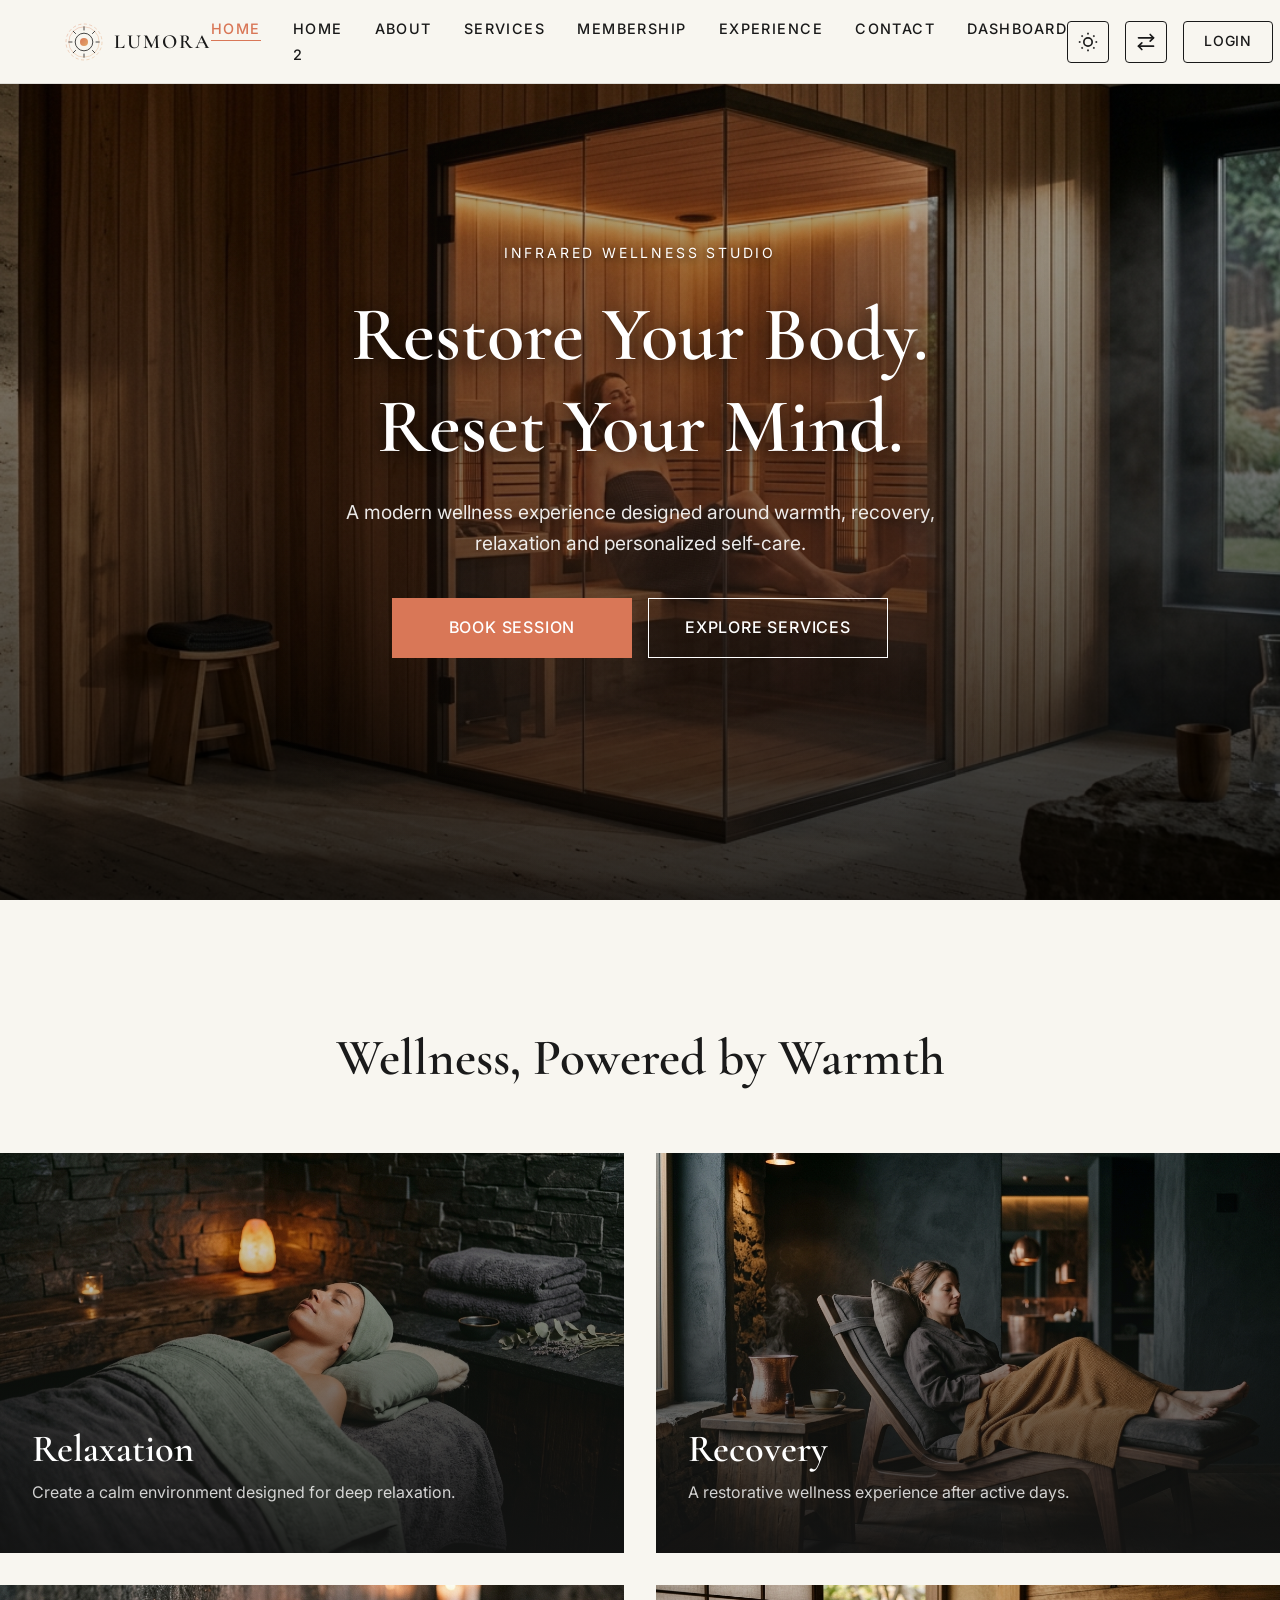
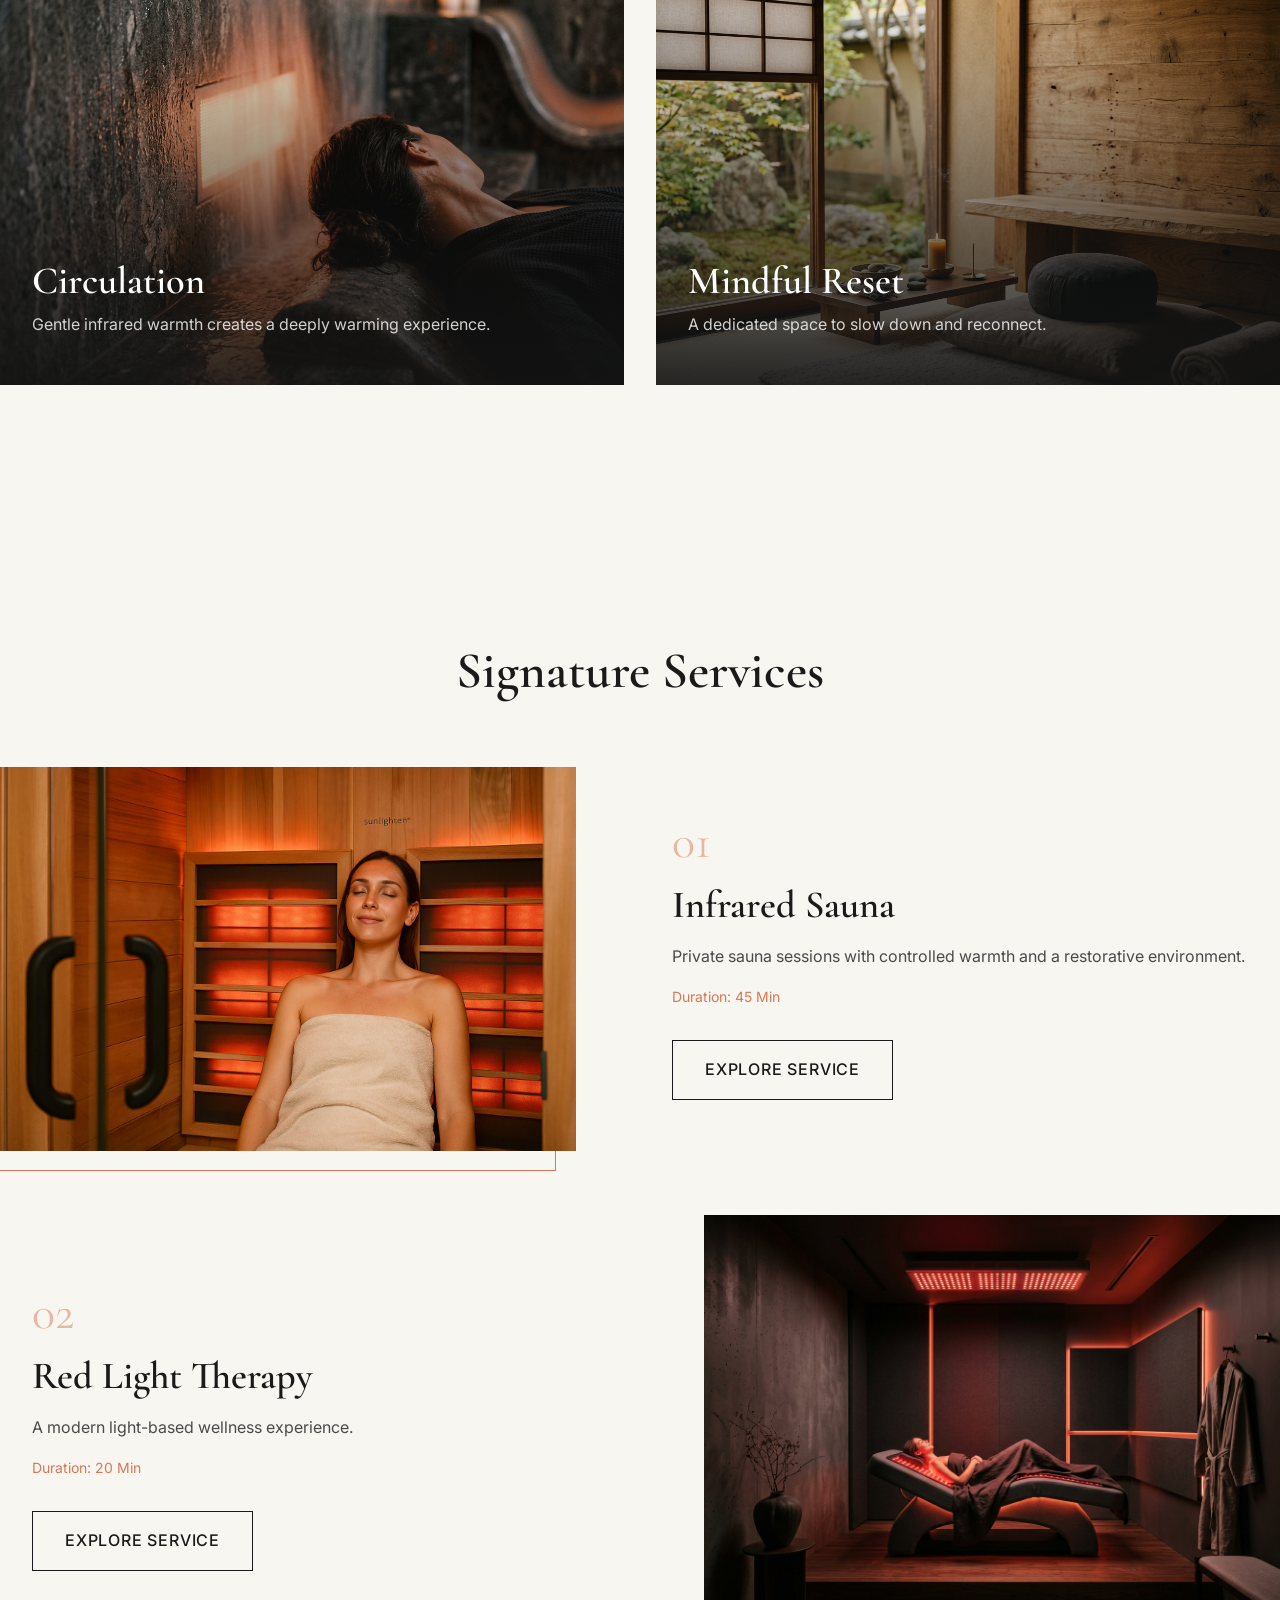
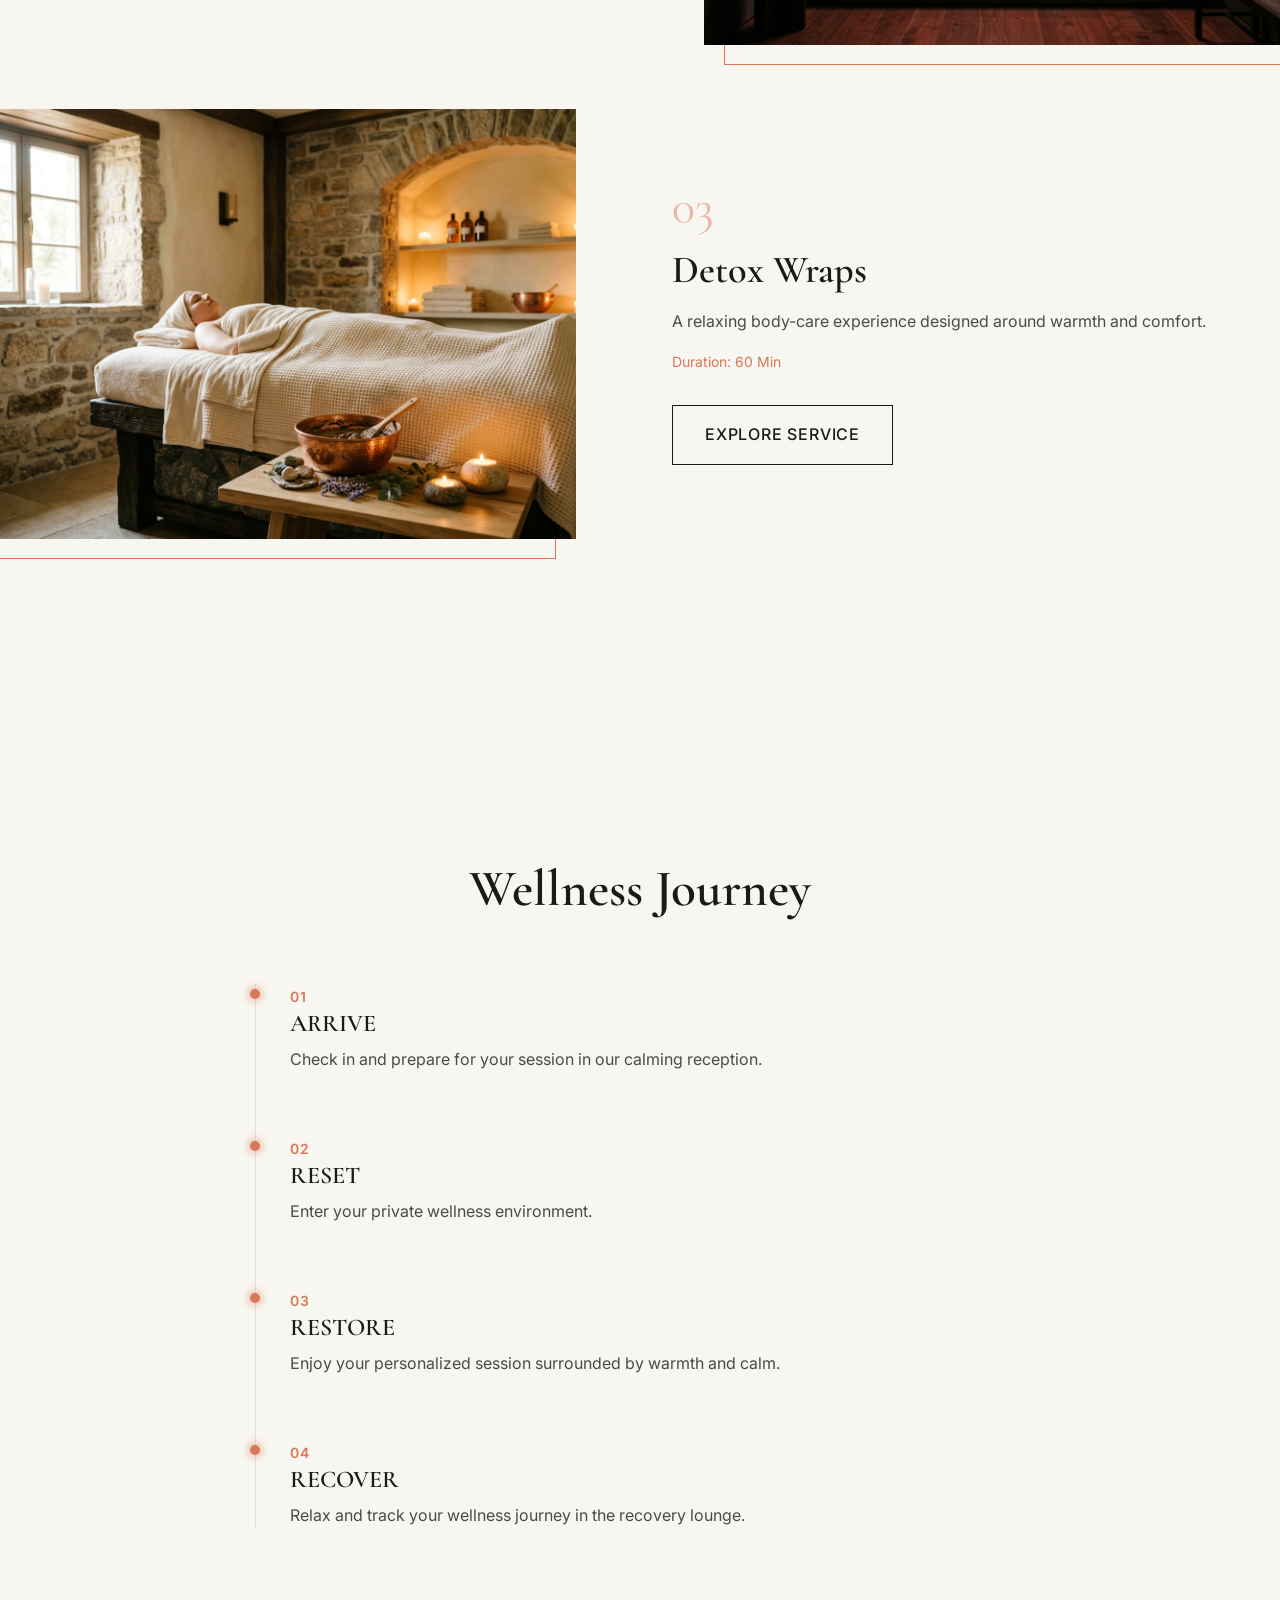
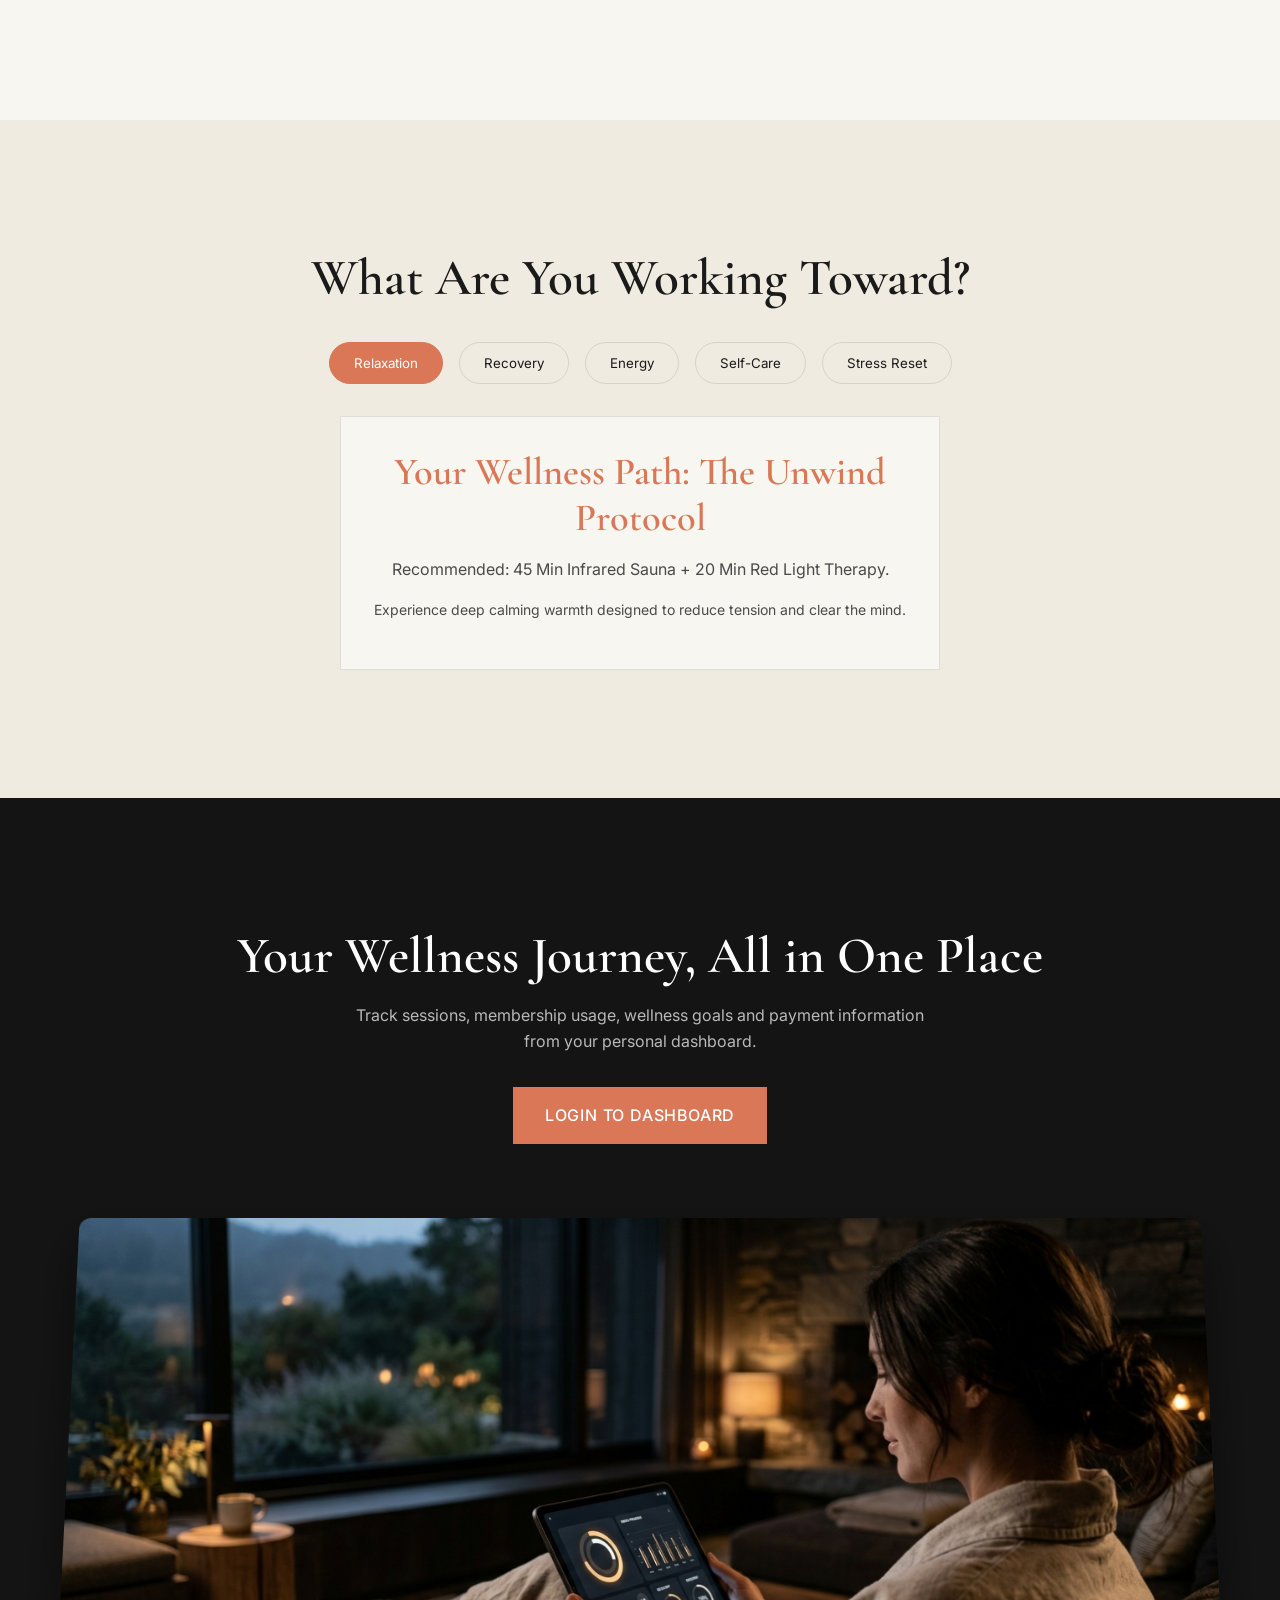
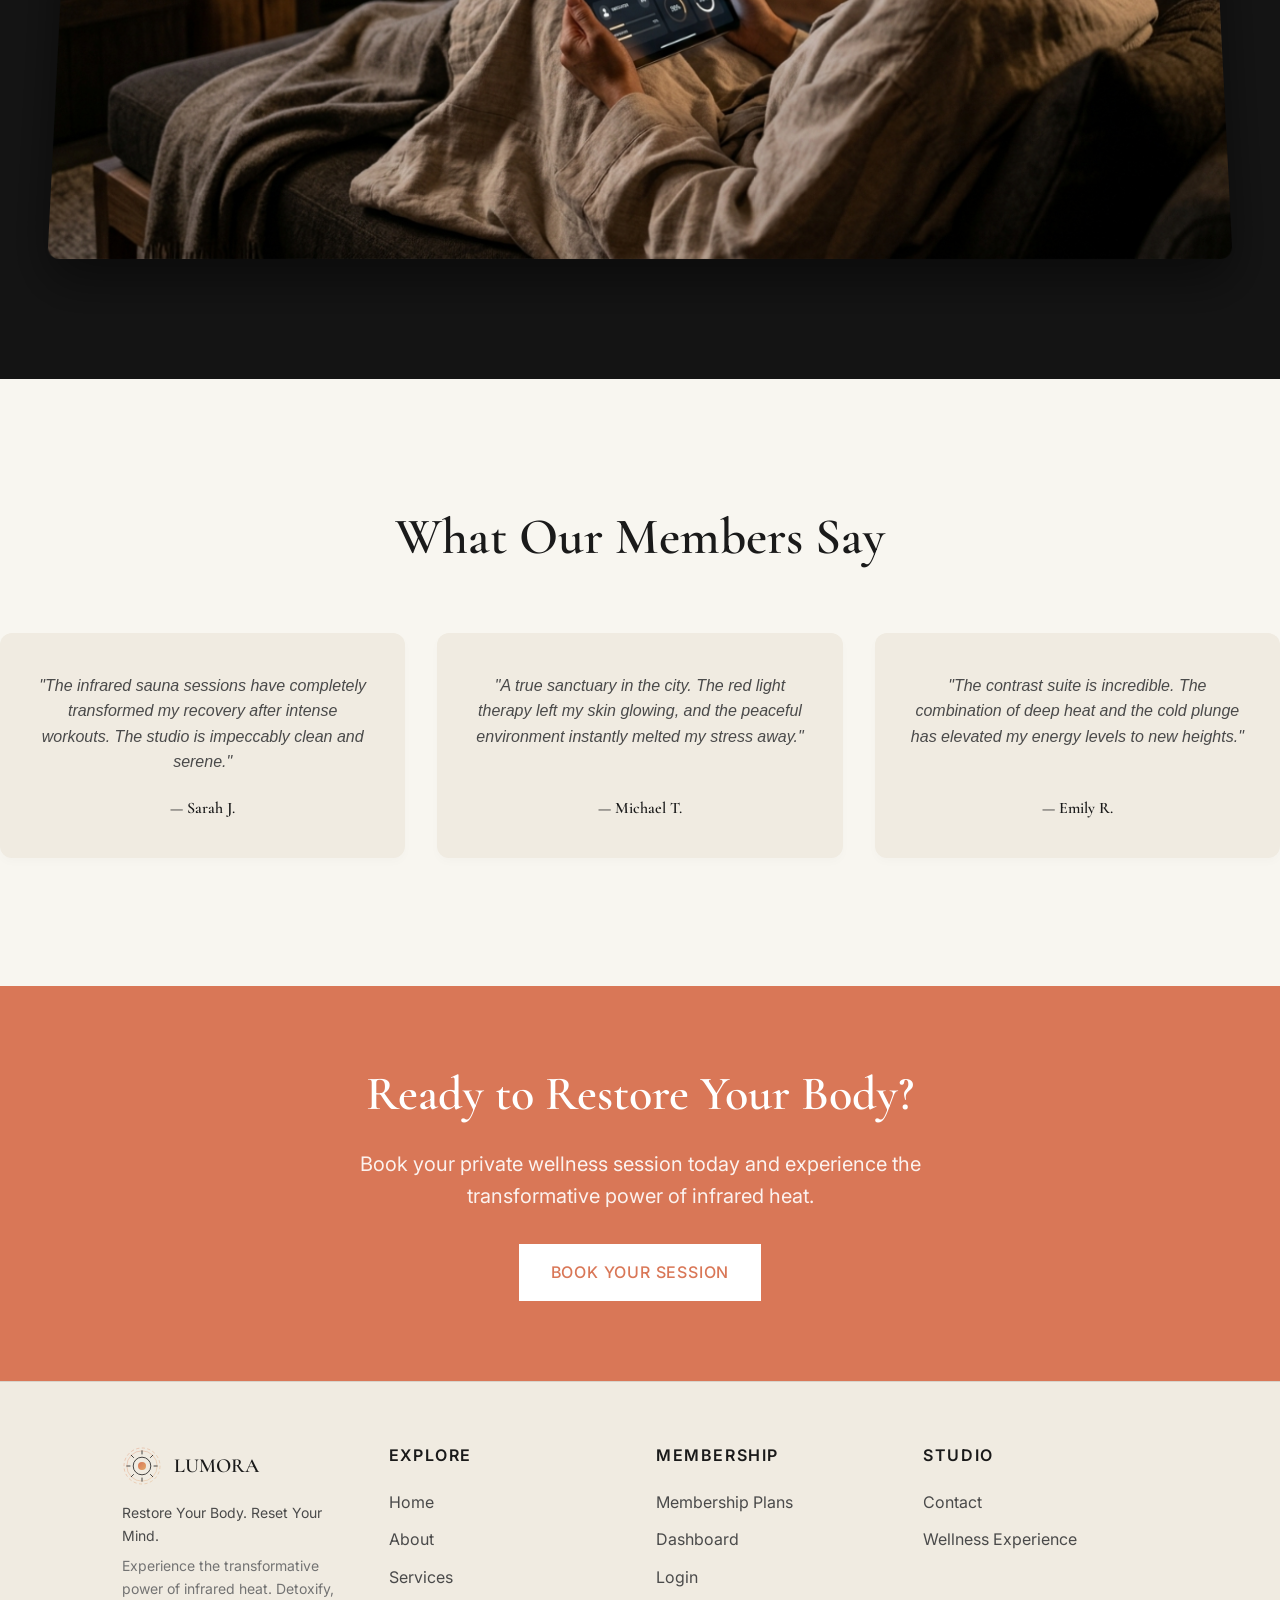
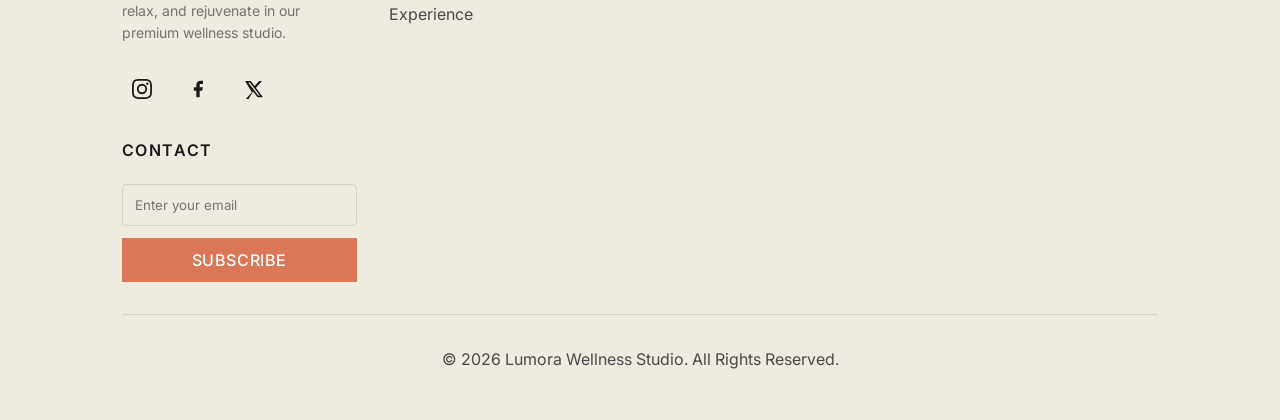
==== commit 11885af7: "seventh commit" ====
--- a/index.html
+++ b/index.html
@@ -545,7 +545,7 @@
             <div class="service-number">01</div>
             <h3>Infrared Sauna</h3>
             <p>Private sauna sessions with controlled warmth and a restorative environment.</p>
-            <p class="accent-text" style="font-weight: 500; font-size: 0.875rem;">Duration: 45 Min</p>
+            <p class="accent-text" style="font-weight: 400; font-size: 0.875rem;">Duration: 45 Min</p>
             <a href="services.html" class="btn btn-outline" style="margin-top: 1rem;">Explore Service</a>
           </div>
         </div>
@@ -558,7 +558,7 @@
             <div class="service-number">02</div>
             <h3>Red Light Therapy</h3>
             <p>A modern light-based wellness experience.</p>
-            <p class="accent-text" style="font-weight: 500; font-size: 0.875rem;">Duration: 20 Min</p>
+            <p class="accent-text" style="font-weight: 400; font-size: 0.875rem;">Duration: 20 Min</p>
             <a href="services.html" class="btn btn-outline" style="margin-top: 1rem;">Explore Service</a>
           </div>
         </div>
@@ -571,7 +571,7 @@
             <div class="service-number">03</div>
             <h3>Detox Wraps</h3>
             <p>A relaxing body-care experience designed around warmth and comfort.</p>
-            <p class="accent-text" style="font-weight: 500; font-size: 0.875rem;">Duration: 60 Min</p>
+            <p class="accent-text" style="font-weight: 400; font-size: 0.875rem;">Duration: 60 Min</p>
             <a href="services.html" class="btn btn-outline" style="margin-top: 1rem;">Explore Service</a>
           </div>
         </div>
--- a/assets/css/style.css
+++ b/assets/css/style.css
@@ -69,7 +69,7 @@
 
 h1, h2, h3, h4, h5, h6 {
   font-family: var(--font-heading);
-  font-weight: 400;
+  font-weight: 600;
   line-height: 1.2;
   margin-bottom: var(--spacing-sm);
 }
@@ -81,6 +81,7 @@
 p {
   margin-bottom: var(--spacing-sm);
   font-size: clamp(1rem, 1.2vw, 1.125rem);
+  font-weight: 400;
   color: var(--text-secondary);
 }
 
